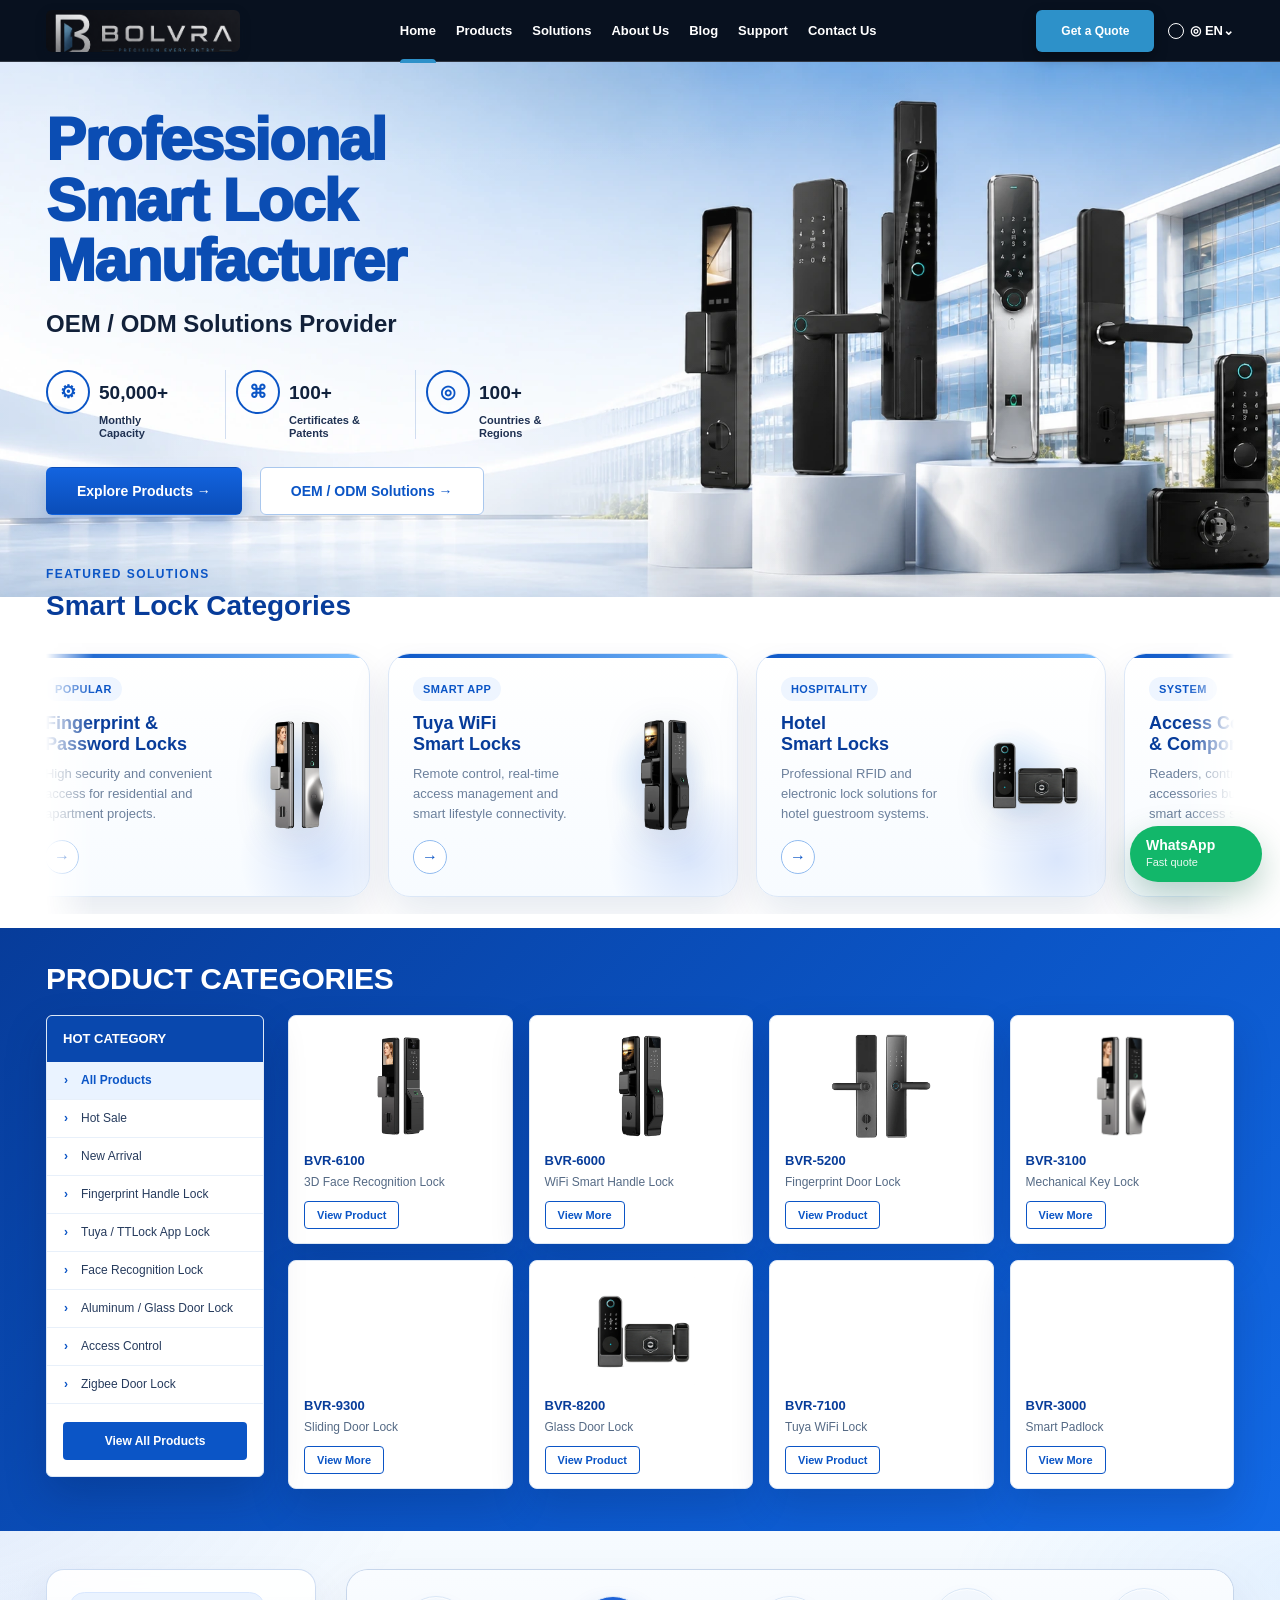
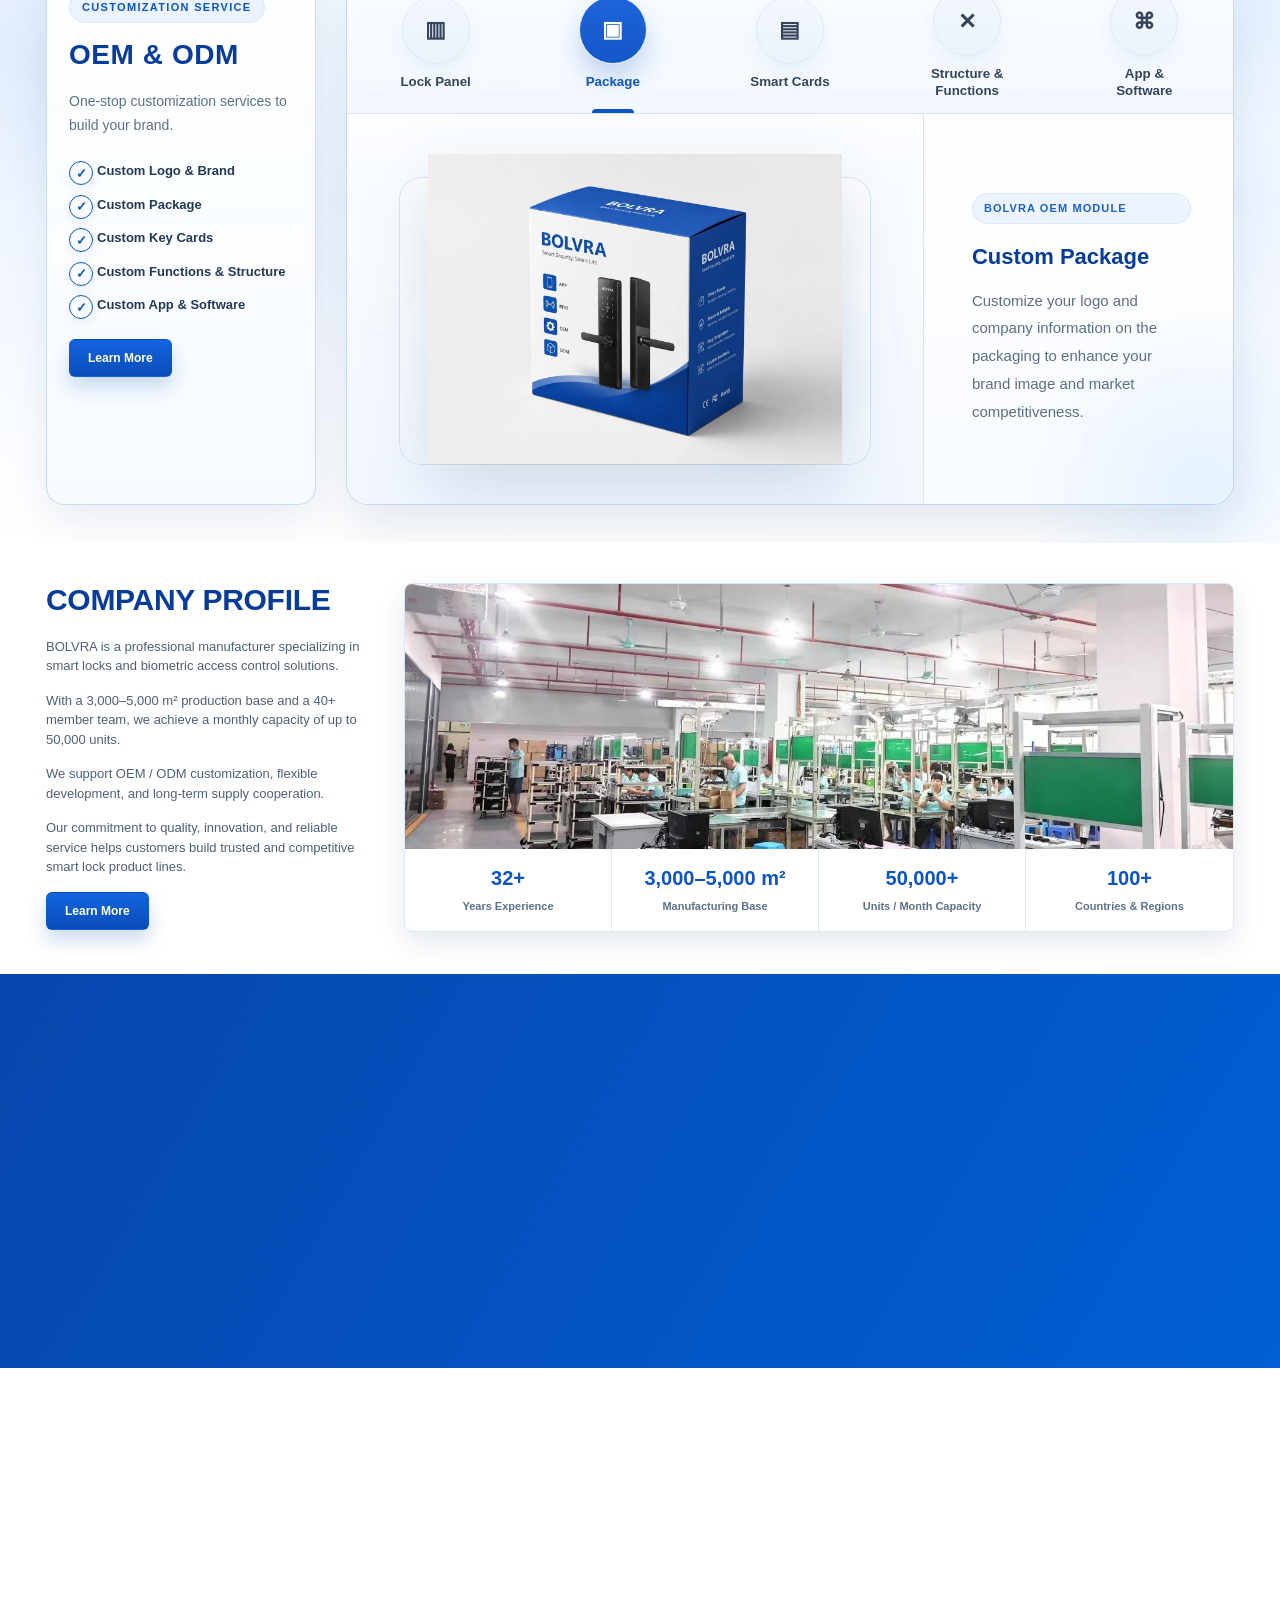
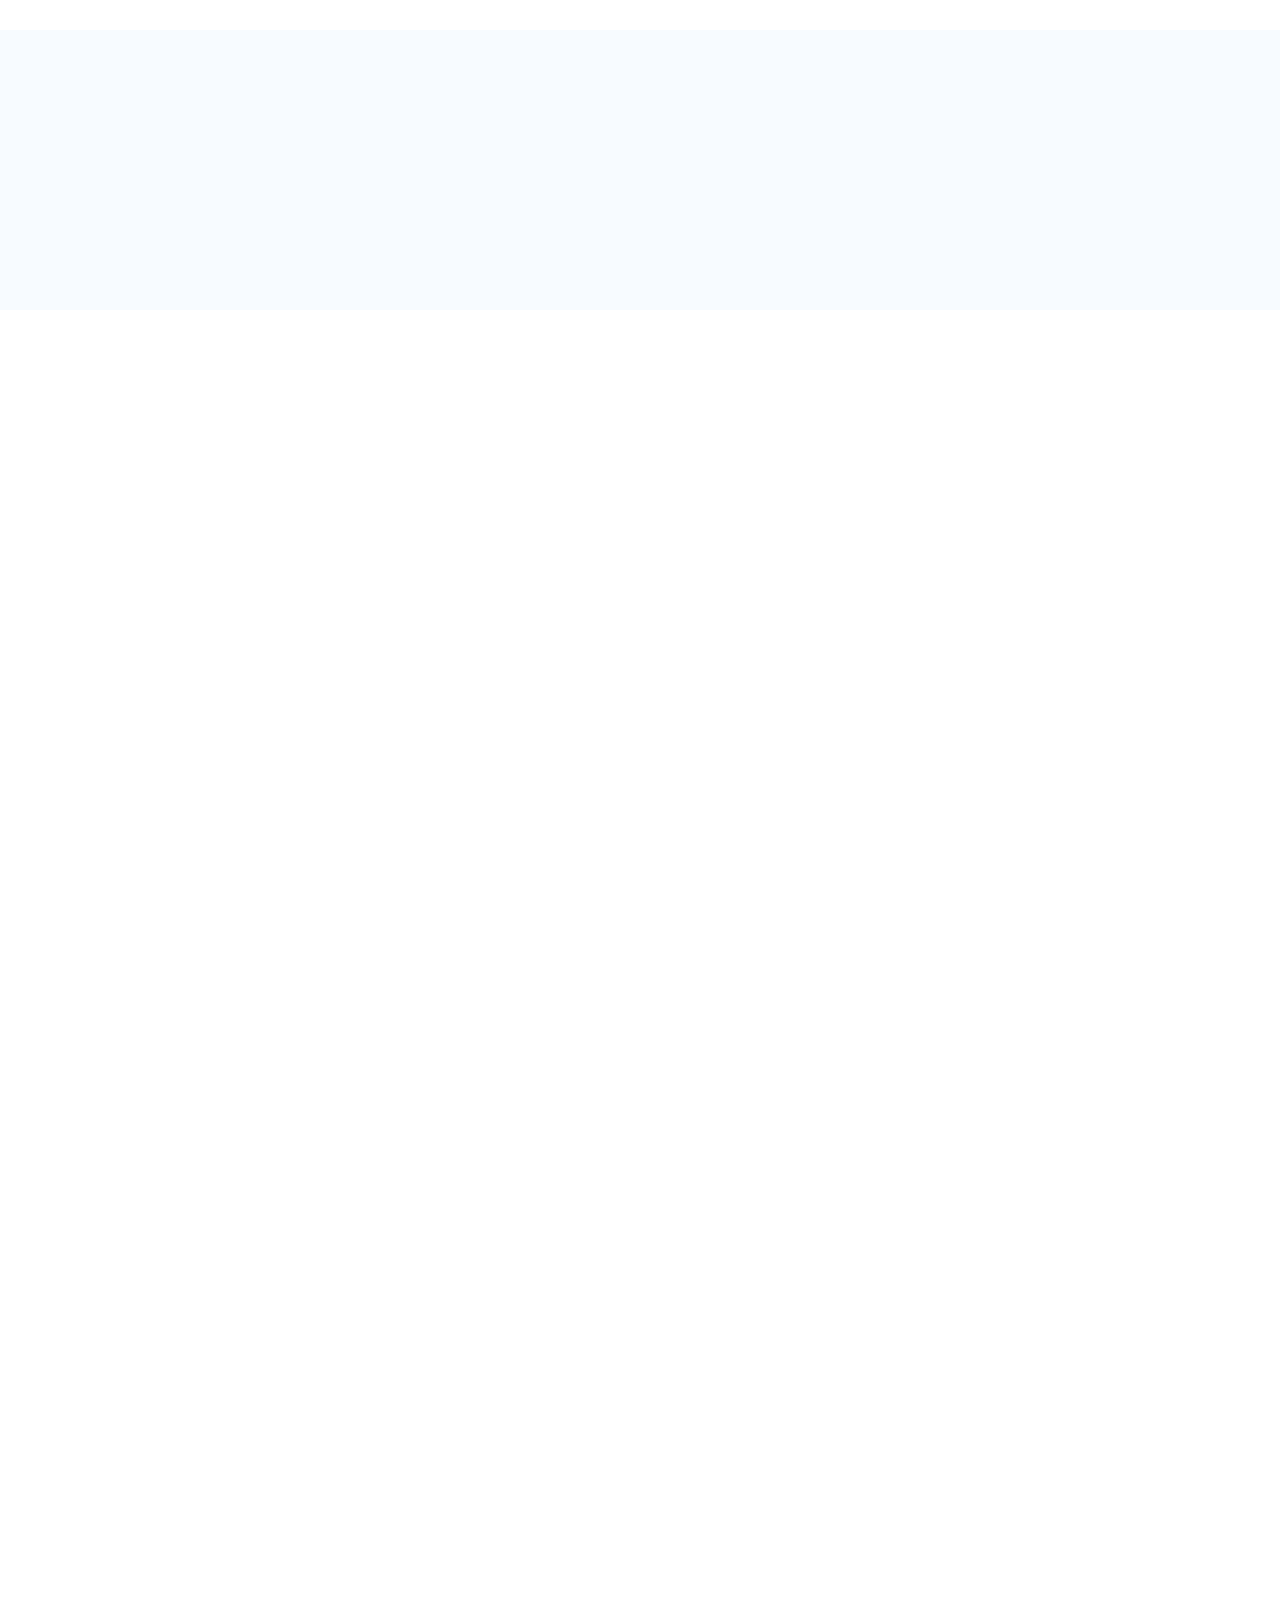
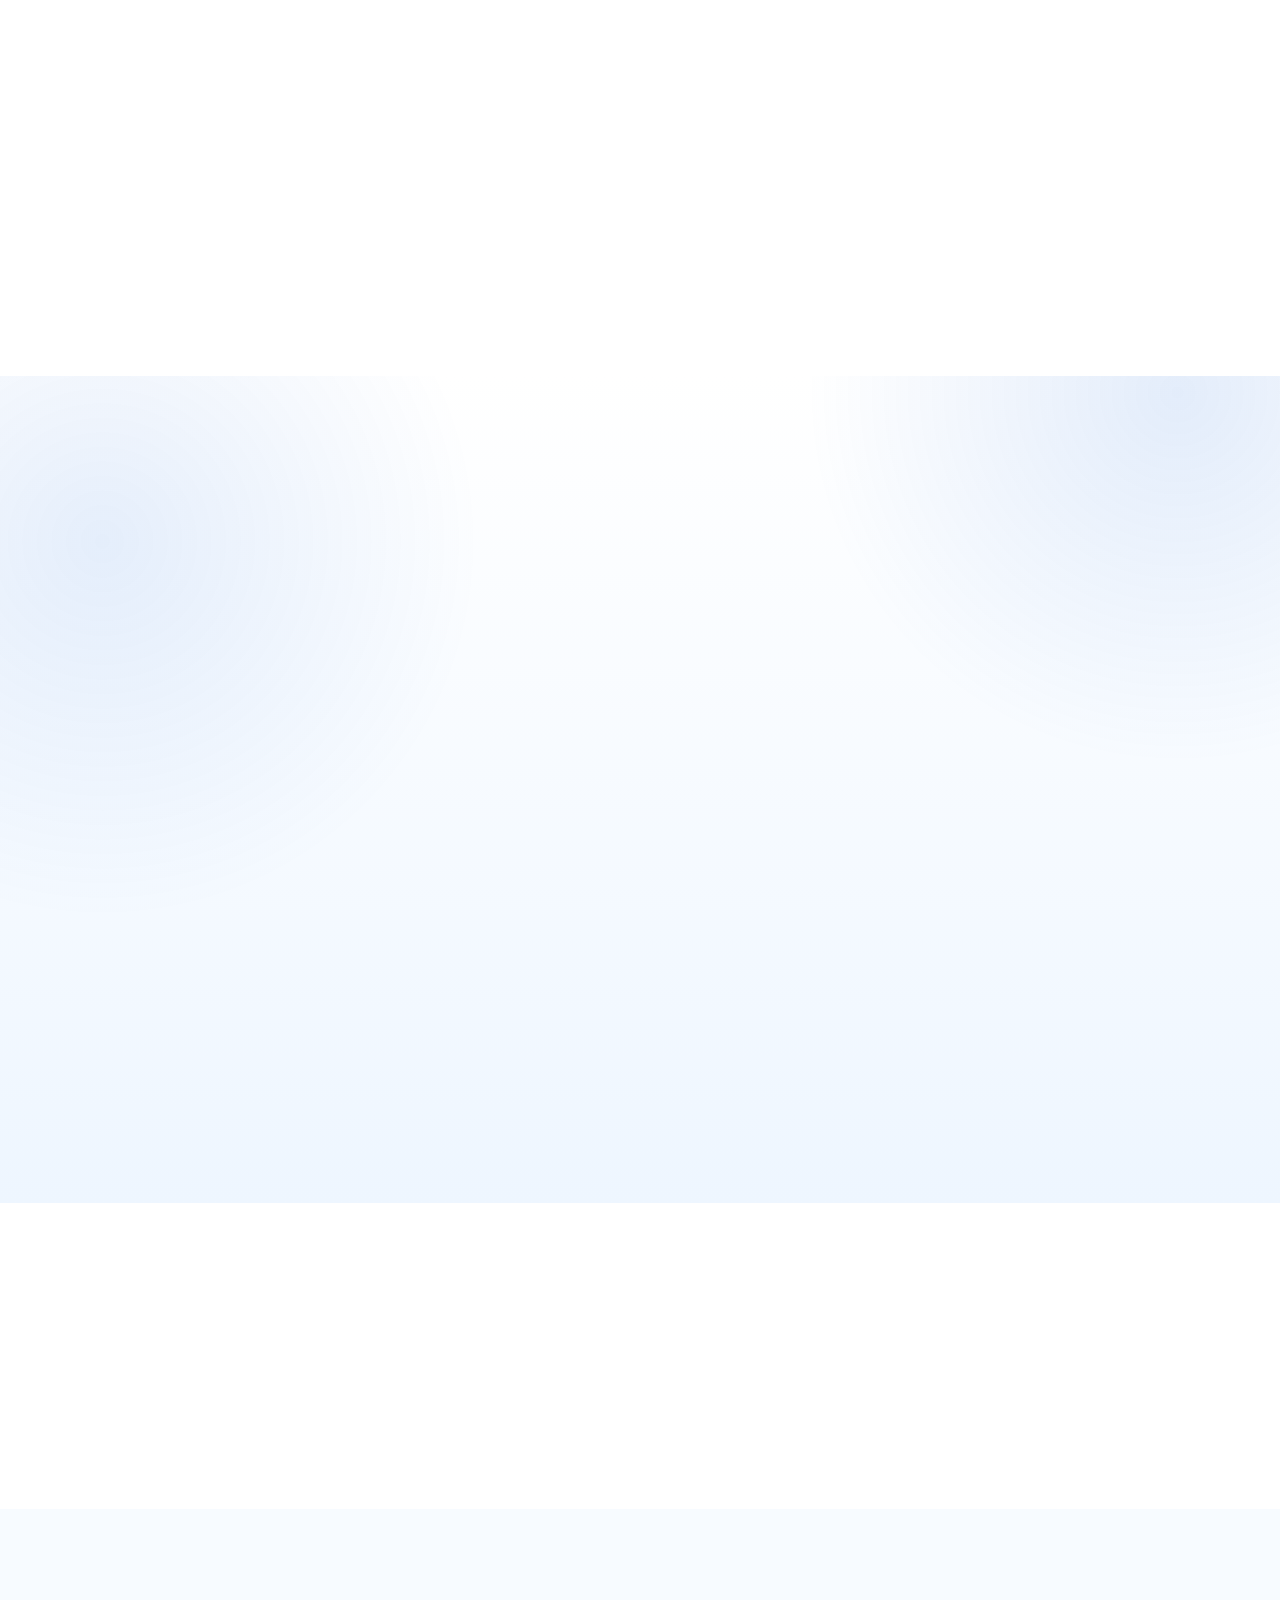
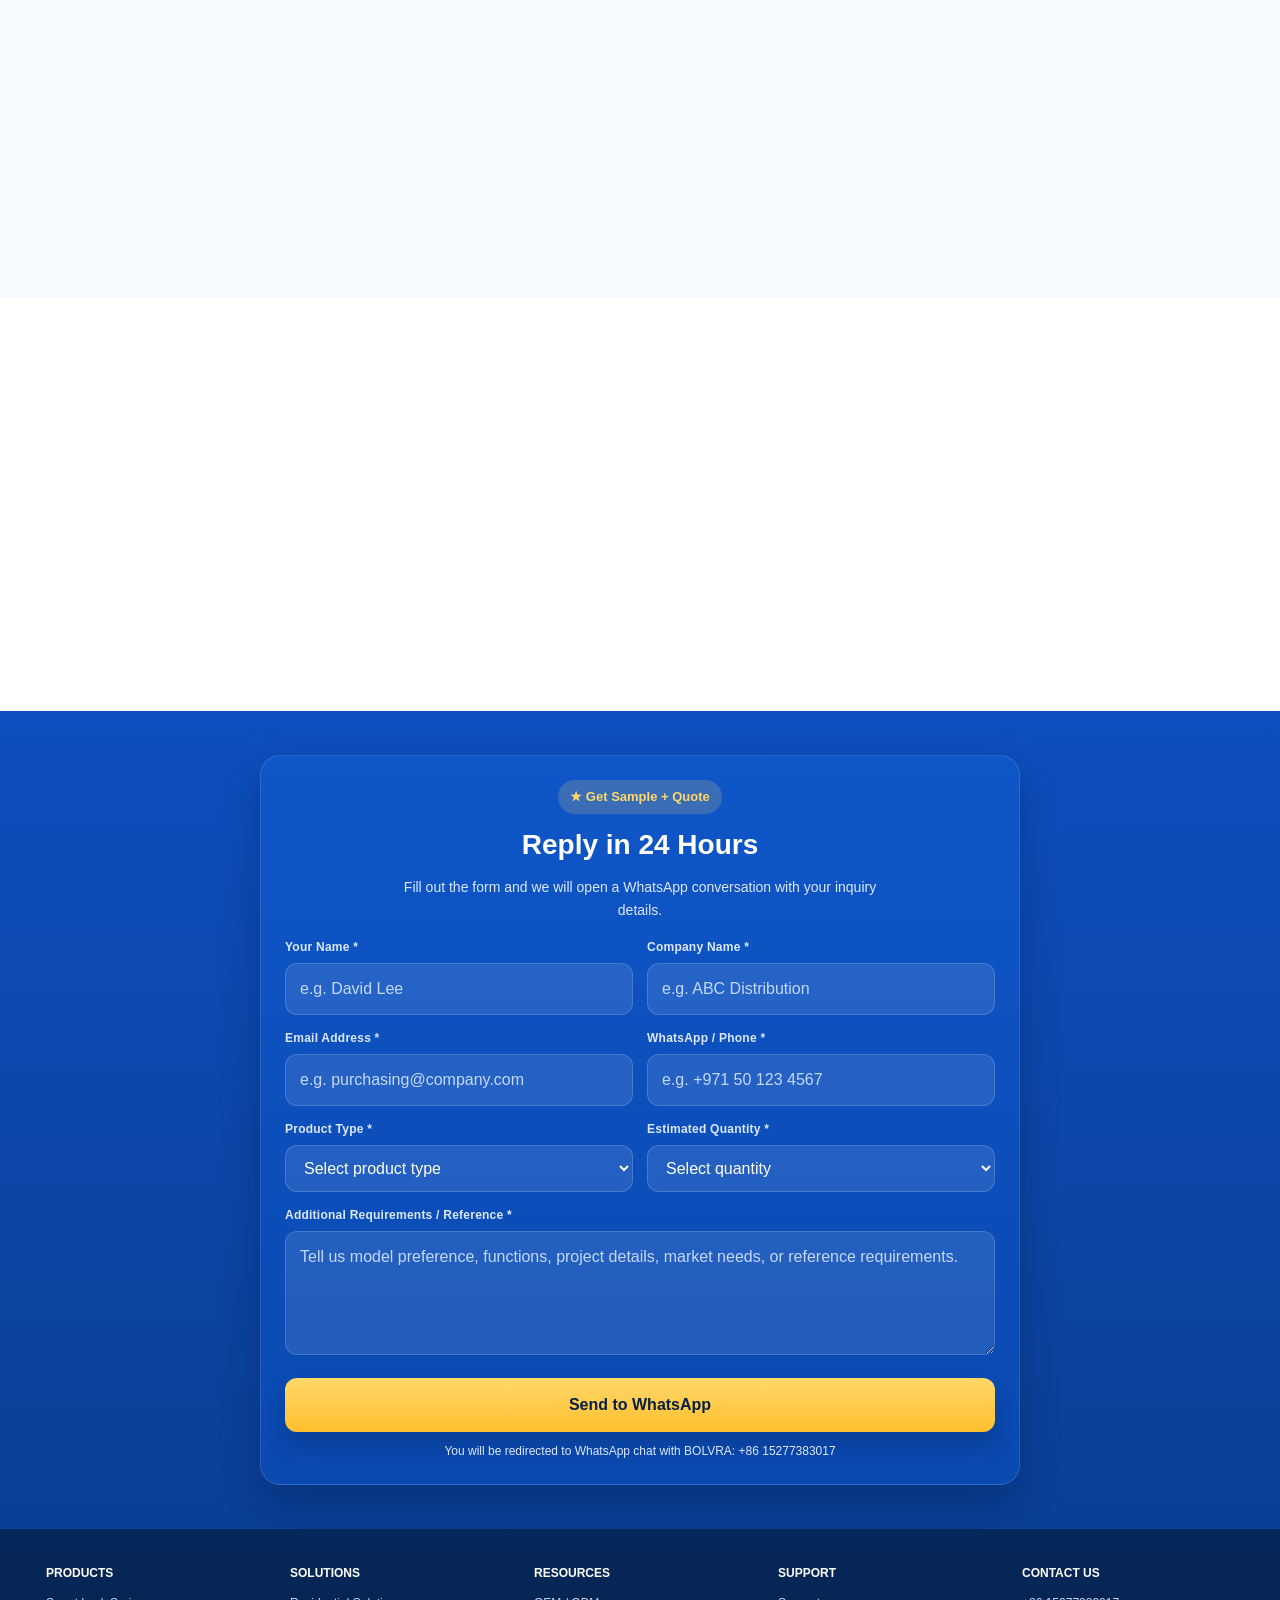
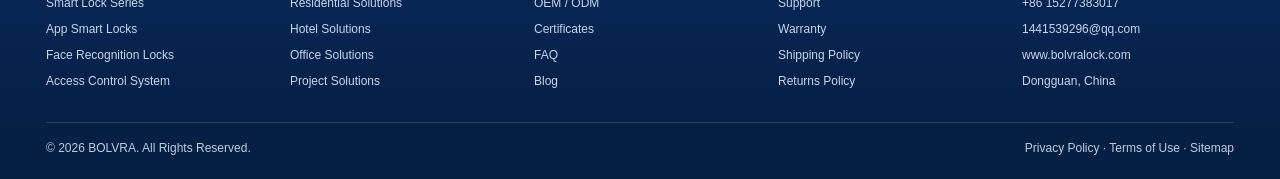
==== index.html @ 43ba6c5e "Add indexable product detail pages" ====
<!doctype html>
<html lang="en">
<head>
  <meta charset="utf-8" />
  <meta name="viewport" content="width=device-width, initial-scale=1" />
  <title>BOLVRA Smart Lock Manufacturer | OEM ODM Fingerprint, Tuya & TTLock Door Locks</title>
  <meta name="description" content="BOLVRA manufactures OEM/ODM smart door locks for distributors, installers and project buyers, including fingerprint locks, Tuya and TTLock app locks, face recognition locks, hotel locks and access control solutions." />
  <meta name="robots" content="index, follow, max-image-preview:large" />
  <link rel="canonical" href="https://www.bolvralock.com/" />
  <meta property="og:type" content="website" />
  <meta property="og:title" content="BOLVRA Smart Lock Manufacturer | OEM ODM Door Lock Supplier" />
  <meta property="og:description" content="OEM/ODM smart lock manufacturer for fingerprint, Tuya, TTLock, face recognition, hotel and access control projects." />
  <meta property="og:url" content="https://www.bolvralock.com/" />
  <meta property="og:image" content="https://www.bolvralock.com/assets/images/hero/hero-bg-clean.webp" />
  <meta name="twitter:card" content="summary_large_image" />
  <script type="application/ld+json">
  {
    "@context": "https://schema.org",
    "@graph": [
      {
        "@type": "Organization",
        "@id": "https://www.bolvralock.com/#organization",
        "name": "BOLVRA",
        "url": "https://www.bolvralock.com/",
        "logo": "https://www.bolvralock.com/assets/images/brand/bolvra-logo-dark.png",
        "contactPoint": {
          "@type": "ContactPoint",
          "telephone": "+86-15277383017",
          "contactType": "sales",
          "areaServed": "Worldwide",
          "availableLanguage": ["English", "Chinese"]
        }
      },
      {
        "@type": "WebSite",
        "@id": "https://www.bolvralock.com/#website",
        "url": "https://www.bolvralock.com/",
        "name": "BOLVRA Smart Lock Manufacturer",
        "publisher": {"@id": "https://www.bolvralock.com/#organization"}
      },
      {
        "@type": "ItemList",
        "@id": "https://www.bolvralock.com/#product-list",
        "name": "BOLVRA Smart Lock Product Series",
        "itemListElement": [
          {"@type": "ListItem", "position": 1, "url": "https://www.bolvralock.com/product-bvr-6100.html", "name": "BVR-6100 3D Face Recognition Lock"},
          {"@type": "ListItem", "position": 2, "url": "https://www.bolvralock.com/product-bvr-5200.html", "name": "BVR-5200 Fingerprint Door Lock"},
          {"@type": "ListItem", "position": 3, "url": "https://www.bolvralock.com/product-bvr-7100.html", "name": "BVR-7100 Tuya and TTLock Smart Lock"},
          {"@type": "ListItem", "position": 4, "url": "https://www.bolvralock.com/product-bvr-8200.html", "name": "BVR-8200 Glass Door Lock"}
        ]
      },
      {
        "@type": "FAQPage",
        "@id": "https://www.bolvralock.com/#faq",
        "mainEntity": [
          {
            "@type": "Question",
            "name": "What smart lock products does BOLVRA manufacture?",
            "acceptedAnswer": {"@type": "Answer", "text": "BOLVRA manufactures fingerprint smart locks, Tuya and TTLock app locks, face recognition locks, glass door locks, hotel locks and access control products for global buyers."}
          },
          {
            "@type": "Question",
            "name": "Can BOLVRA support OEM and ODM smart lock projects?",
            "acceptedAnswer": {"@type": "Answer", "text": "Yes. BOLVRA supports OEM and ODM customization including logo, packaging, lock structure, app configuration, unlock methods and project-specific function combinations."}
          },
          {
            "@type": "Question",
            "name": "Which app platforms are available for BOLVRA smart locks?",
            "acceptedAnswer": {"@type": "Answer", "text": "BOLVRA can support Tuya and TTLock app options for selected smart lock models, depending on project requirements and lock configuration."}
          }
        ]
      }
    ]
  }
  </script>
  <meta name="theme-color" content="#0b55c6" />
  <link rel="icon" href="assets/images/favicon.svg" type="image/svg+xml" />
  <link rel="preload" as="image" href="assets/images/hero/hero-bg-clean.webp" fetchpriority="high" />
  <link rel="stylesheet" href="assets/css/styles.css?v=20260713-perf" />
</head>
<body>
  <header class="site-header">
    <div class="container header-inner">
      <a class="brand" href="#top" aria-label="BOLVRA Home">
        <img class="brand-logo" src="assets/images/brand/bolvra-logo-dark.png" alt="BOLVRA logo - Precision Every Entry" width="194" height="42" />
      </a>
      <button class="nav-toggle" data-nav-toggle aria-label="Open navigation"><i></i><i></i><i></i></button>
      <nav class="main-nav" data-nav>
        <a class="active" href="#top">Home</a>
        <a href="#products">Products</a>
        <a href="#solutions">Solutions</a>
        <a href="#profile">About Us</a>
        <a href="#blog">Blog</a>
        <div class="nav-dropdown">
          <a class="nav-dropdown-toggle" href="support.html" aria-haspopup="true">Support</a>
          <div class="nav-dropdown-menu">
            <a href="support.html">Support</a>
            <a href="warranty.html">Warranty</a>
            <a href="shipping-policy.html">Shipping Policy</a>
            <a href="returns-policy.html">Returns Policy</a>
          </div>
        </div>
        <a href="#contact">Contact Us</a>
      </nav>
      <div class="header-right">
        <a class="btn btn-head" href="#contact">Get a Quote</a>
        <span class="lang">◎ EN⌄</span>
      </div>
    </div>
  </header>

  <main id="top">
    <section class="hero-section">
      <div class="hero-bg"></div>
      <div class="container hero-grid">
        <div class="hero-copy">
          <h1><span>Professional</span><span>Smart Lock Manufacturer</span></h1>
          <p class="hero-subtitle">OEM / ODM Solutions Provider</p>
          <div class="hero-stats">
            <div class="stat-mini"><i>⚙</i><strong>50,000+</strong><span>Monthly<br>Capacity</span></div>
            <div class="stat-mini"><i>⌘</i><strong>100+</strong><span>Certificates &amp;<br>Patents</span></div>
            <div class="stat-mini"><i>◎</i><strong>100+</strong><span>Countries &amp;<br>Regions</span></div>
          </div>
          <div class="hero-actions">
            <a class="btn btn-primary" href="#products">Explore Products →</a>
            <a class="btn btn-outline" href="#oem">OEM / ODM Solutions →</a>
          </div>
        </div>
      </div>
    </section>

    <section class="feature-strip" aria-label="Featured smart lock solutions">
      <div class="container feature-strip-head">
        <div>
          <p class="eyebrow">Featured Solutions</p>
          <h2>Smart Lock Categories</h2>
        </div>
      </div>
      <div class="container feature-slider" data-feature-slider>
        <div class="feature-track" data-feature-track>
          <article class="feature-card" data-feature-category="Fingerprint Handle Lock">
            <div class="feature-copy">
              <em class="feature-label">Popular</em>
              <h3>Fingerprint &amp;<br>Password Locks</h3>
              <p>High security and convenient access for residential and apartment projects.</p>
              <span>→</span>
            </div>
            <div class="feature-visual">
              <i class="feature-glow"></i>
              <img src="assets/images/optimized/face_slim.webp" alt="Fingerprint and password lock" loading="lazy" decoding="async" />
            </div>
          </article>
          <article class="feature-card" data-feature-category="Tuya APP Smart Lock">
            <div class="feature-copy">
              <em class="feature-label">Smart App</em>
              <h3>Tuya WiFi<br>Smart Locks</h3>
              <p>Remote control, real-time access management and smart lifestyle connectivity.</p>
              <span>→</span>
            </div>
            <div class="feature-visual">
              <i class="feature-glow"></i>
              <img src="assets/images/optimized/finger_lever.webp" alt="Tuya WiFi smart lock" loading="lazy" decoding="async" />
            </div>
          </article>
          <article class="feature-card" data-feature-category="Hotel Door Lock">
            <div class="feature-copy">
              <em class="feature-label">Hospitality</em>
              <h3>Hotel<br>Smart Locks</h3>
              <p>Professional RFID and electronic lock solutions for hotel guestroom systems.</p>
              <span>→</span>
            </div>
            <div class="feature-visual feature-visual-wide">
              <i class="feature-glow"></i>
              <img src="assets/images/optimized/alu_slim.webp" alt="Hotel smart lock" loading="lazy" decoding="async" />
            </div>
          </article>
          <article class="feature-card" data-feature-category="Access Control">
            <div class="feature-copy">
              <em class="feature-label">System</em>
              <h3>Access Control<br>&amp; Components</h3>
              <p>Readers, controllers and accessories built for complete smart access systems.</p>
              <span>→</span>
            </div>
            <div class="feature-visual">
              <div class="accessory-set"><b>RFID</b><b>APP</b><b>WiFi</b><b>Card</b></div>
            </div>
          </article>
          <article class="feature-card" data-feature-category="Face Door Lock">
            <div class="feature-copy">
              <em class="feature-label">Premium</em>
              <h3>Face Recognition<br>Smart Locks</h3>
              <p>3D face recognition locks for villas, premium residences and smart projects.</p>
              <span>→</span>
            </div>
            <div class="feature-visual">
              <i class="feature-glow"></i>
              <img src="assets/images/optimized/face_alt.webp" alt="Face recognition lock" loading="lazy" decoding="async" />
            </div>
          </article>
          <article class="feature-card" data-feature-category="Aluminum Profile Smart Lock">
            <div class="feature-copy">
              <em class="feature-label">Narrow Frame</em>
              <h3>Aluminum Profile<br>Smart Locks</h3>
              <p>Specialized slim-body lock solutions for narrow-frame and aluminum doors.</p>
              <span>→</span>
            </div>
            <div class="feature-visual">
              <i class="feature-glow"></i>
              <img src="assets/images/optimized/alu_main.webp" alt="Aluminum profile smart lock" loading="lazy" decoding="async" />
            </div>
          </article>
        </div>
      </div>
    </section>

    <section id="products" class="section products-section">
      <div class="container">
        <h2 class="section-title">PRODUCT CATEGORIES</h2>
        <div class="catalog-layout">
          <aside class="category-menu" aria-label="Product category filter">
            <div class="category-title">HOT CATEGORY</div>
            <button class="cat-link active" data-category="all">All Products</button>
            <button class="cat-link" data-category="hot">Hot Sale</button>
            <button class="cat-link" data-category="new">New Arrival</button>
            <button class="cat-link" data-category="Fingerprint Handle Lock">Fingerprint Handle Lock</button>
            <button class="cat-link" data-category="Tuya APP Smart Lock">Tuya / TTLock App Lock</button>
            <button class="cat-link" data-category="Face Door Lock">Face Recognition Lock</button>
            <button class="cat-link" data-category="Aluminum Profile Smart Lock">Aluminum / Glass Door Lock</button>
            <button class="cat-link" data-category="Access Control">Access Control</button>
            <button class="cat-link" data-category="Zigbee Door Lock">Zigbee Door Lock</button>
            <a class="sidebar-button" href="#contact">View All Products</a>
          </aside>
          <div class="product-grid" data-product-grid>
            <article class="product-card product-card-clickable" tabindex="0" role="button" aria-label="View product details" data-category="all Face Door Lock hot"><img src="assets/images/optimized/face_alt.webp" alt="BVR-6100" loading="lazy" decoding="async"><h3>BVR-6100</h3><p>3D Face Recognition Lock</p><a data-interest="BVR-6100 3D Face Recognition Lock" data-product-page="true" href="product-bvr-6100.html">View Product</a></article>
            <article class="product-card product-card-clickable" tabindex="0" role="button" aria-label="View product details" data-category="all Tuya APP Smart Lock Zigbee Door Lock Fingerprint Handle Lock hot"><img src="assets/images/optimized/finger_lever.webp" alt="BVR-6000" loading="lazy" decoding="async"><h3>BVR-6000</h3><p>WiFi Smart Handle Lock</p><a data-interest="BVR-6000 WiFi Smart Handle Lock" href="#contact">View More</a></article>
            <article class="product-card product-card-clickable" tabindex="0" role="button" aria-label="View product details" data-category="all Fingerprint Handle Lock new"><img src="assets/images/optimized/alu_main.webp" alt="BVR-5200" loading="lazy" decoding="async"><h3>BVR-5200</h3><p>Fingerprint Door Lock</p><a data-interest="BVR-5200 Fingerprint Door Lock" data-product-page="true" href="product-bvr-5200.html">View Product</a></article>
            <article class="product-card product-card-clickable" tabindex="0" role="button" aria-label="View product details" data-category="all Fingerprint Handle Lock"><img src="assets/images/optimized/face_slim.webp" alt="BVR-3100" loading="lazy" decoding="async"><h3>BVR-3100</h3><p>Mechanical Key Lock</p><a data-interest="BVR-3100 Mechanical Key Lock" href="#contact">View More</a></article>
            <article class="product-card product-card-clickable" tabindex="0" role="button" aria-label="View product details" data-category="all Face Door Lock new"><img src="assets/images/optimized/face_black.webp" alt="BVR-9300" loading="lazy" decoding="async"><h3>BVR-9300</h3><p>Sliding Door Lock</p><a data-interest="BVR-9300 Sliding Door Lock" href="#contact">View More</a></article>
            <article class="product-card product-card-clickable" tabindex="0" role="button" aria-label="View product details" data-category="all Aluminum Profile Smart Lock new"><img src="assets/images/optimized/alu_slim.webp" alt="BVR-8200" loading="lazy" decoding="async"><h3>BVR-8200</h3><p>Glass Door Lock</p><a data-interest="BVR-8200 Glass Door Lock" data-product-page="true" href="product-bvr-8200.html">View Product</a></article>
            <article class="product-card product-card-clickable" tabindex="0" role="button" aria-label="View product details" data-category="all Tuya APP Smart Lock Zigbee Door Lock hot"><img src="assets/images/optimized/rim_main.webp" alt="BVR-7100" loading="lazy" decoding="async"><h3>BVR-7100</h3><p>Tuya WiFi Lock</p><a data-interest="BVR-7100 Tuya WiFi Lock" data-product-page="true" href="product-bvr-7100.html">View Product</a></article>
            <article class="product-card product-card-clickable" tabindex="0" role="button" aria-label="View product details" data-category="all Access Control Zigbee Door Lock new"><img src="assets/images/optimized/finger_main.webp" alt="BVR-3000" loading="lazy" decoding="async"><h3>BVR-3000</h3><p>Smart Padlock</p><a data-interest="BVR-3000 Smart Padlock" href="#contact">View More</a></article>
          </div>
        </div>
      </div>
    </section>

    <section id="oem" class="section oem-section">
      <div class="container oem-layout">
        <div class="oem-copy">
          <h2 class="section-title">OEM &amp; ODM</h2>
          <p>One-stop customization services to build your brand.</p>
          <ul>
            <li>Custom Logo &amp; Brand</li>
            <li>Custom Package</li>
            <li>Custom Key Cards</li>
            <li>Custom Functions &amp; Structure</li>
            <li>Custom App &amp; Software</li>
          </ul>
          <a href="#contact" class="btn btn-primary btn-small">Learn More</a>
        </div>
        <div class="oem-board">
          <div class="oem-tabs">
            <button class="oem-tab" data-oem="panel"><i>▥</i><span>Lock Panel</span></button>
            <button class="oem-tab active" data-oem="package"><i>▣</i><span>Package</span></button>
            <button class="oem-tab" data-oem="cards"><i>▤</i><span>Smart Cards</span></button>
            <button class="oem-tab" data-oem="structure"><i>✕</i><span>Structure &amp;<br>Functions</span></button>
            <button class="oem-tab" data-oem="software"><i>⌘</i><span>App &amp;<br>Software</span></button>
          </div>
          <div class="oem-preview">
            <div class="oem-visual" data-oem-visual>
              <img class="oem-media" src="assets/images/generated/oem-package.webp" alt="Custom package" loading="lazy" decoding="async">
            </div>
            <div class="oem-text"><h3 data-oem-title>Custom Package</h3><p data-oem-desc>Customize your logo and company information on the packaging to enhance your brand image and market competitiveness.</p></div>
          </div>
        </div>
      </div>
    </section>

    <section id="profile" class="section company-profile">
      <div class="container profile-layout">
        <div class="profile-copy">
          <h2 class="section-title">COMPANY PROFILE</h2>
          <p>BOLVRA is a professional manufacturer specializing in smart locks and biometric access control solutions.</p>
          <p>With a 3,000–5,000 m² production base and a 40+ member team, we achieve a monthly capacity of up to 50,000 units.</p>
          <p>We support OEM / ODM customization, flexible development, and long-term supply cooperation.</p>
          <p>Our commitment to quality, innovation, and reliable service helps customers build trusted and competitive smart lock product lines.</p>
          <a href="#contact" class="btn btn-primary btn-small">Learn More</a>
        </div>
        <div class="profile-card">
          <img src="assets/images/generated/building.webp" alt="BOLVRA manufacturing base" loading="lazy" decoding="async">
          <div class="profile-metrics"><div><strong>32+</strong><span>Years Experience</span></div><div><strong>3,000–5,000 m²</strong><span>Manufacturing Base</span></div><div><strong>50,000+</strong><span>Units / Month Capacity</span></div><div><strong>100+</strong><span>Countries &amp; Regions</span></div></div>
        </div>
      </div>
    </section>

    <section id="solutions" class="advantage-section">
      <div class="container advantage-layout">
        <div class="advantage-collage">
          <img src="assets/images/generated/building.webp" alt="BOLVRA building" loading="lazy" decoding="async"><img src="assets/images/generated/new-factory-workshop.webp" alt="BOLVRA production workshop" loading="lazy" decoding="async"><img src="assets/images/generated/new-rd-lab.webp" alt="BOLVRA R&D testing lab" loading="lazy" decoding="async"><img src="assets/images/generated/new-warehouse.webp" alt="BOLVRA warehouse and logistics" loading="lazy" decoding="async"><div>BOLVRA</div>
        </div>
        <div class="advantage-list">
          <div><i>▤</i><h3>Leading Smart Lock Manufacturer Since 1992</h3><p>32+ years of focus on smart locks and access control solutions.</p></div>
          <div><i>✺</i><h3>Rigorous R&amp;D and Production Team</h3><p>ISO-certified factory covering more than 5,000 m² and advanced testing laboratory.</p></div>
          <div><i>盾</i><h3>Quality Guarantee</h3><p>All products are CE, RoHS, FCC certified. 100% inspection ensures stable quality.</p></div>
          <div><i>✎</i><h3>Flexible Customization Solutions</h3><p>OEM and ODM services available with professional and efficient after-sales support.</p></div>
        </div>
      </div>
    </section>

    <section class="process-section section">
      <div class="container">
        <h2 class="center-title">PRODUCTION PROCESS</h2>
        <div class="process-flow">
          <div class="step"><img src="assets/images/branded/qc-metal-stamping.webp" alt="Raw material inspection" loading="lazy" decoding="async"><p>1. Raw Material<br>Inspection</p></div>
          <div class="step"><img src="assets/images/generated/new-process-assembly.webp" alt="Assembly of smart locks" loading="lazy" decoding="async"><p>2. Assembly of<br>Smart Locks</p></div>
          <div class="step"><img src="assets/images/branded/qc-pcb-assembly.webp" alt="Close-up craftsmanship" loading="lazy" decoding="async"><p>3. Close-up<br>Craftsmanship</p></div>
          <div class="step"><img src="assets/images/generated/new-process-packaging.webp" alt="Packaging" loading="lazy" decoding="async"><p>4. Intelligent Lock Machine<br>Packaging</p></div>
          <div class="step"><img src="assets/images/generated/new-logistics.webp" alt="Loading and shipping" loading="lazy" decoding="async"><p>5. Loading and<br>Shipping</p></div>
          <div class="step"><img src="assets/images/generated/new-quality-inspection.webp" alt="Final quality inspection" loading="lazy" decoding="async"><p>6. Final Quality<br>Inspection</p></div>
        </div>
      </div>
    </section>

    <section class="factory-section">
      <div class="container">
        <h2 class="center-title">OUR FACTORY</h2>
        <div class="factory-grid">
          <figure><img src="assets/images/generated/new-factory-workshop.webp" alt="Production Workshop" loading="lazy" decoding="async"><figcaption>Production Workshop</figcaption></figure>
          <figure><img src="assets/images/generated/new-factory-assembly-line.webp" alt="Assembly Line" loading="lazy" decoding="async"><figcaption>Assembly Line</figcaption></figure>
          <figure><img src="assets/images/generated/new-rd-lab.webp" alt="R&D Testing Lab" loading="lazy" decoding="async"><figcaption>R&amp;D Testing Lab</figcaption></figure>
          <figure><img src="assets/images/branded/qc-aging-test.webp" alt="Aging Test Room" loading="lazy" decoding="async"><figcaption>Aging Test Room</figcaption></figure>
          <figure><img src="assets/images/generated/new-warehouse.webp" alt="Warehouse" loading="lazy" decoding="async"><figcaption>Warehouse</figcaption></figure>
          <figure><img src="assets/images/generated/new-quality-inspection.webp" alt="Quality Inspection" loading="lazy" decoding="async"><figcaption>Quality Inspection</figcaption></figure>
        </div>
      </div>
    </section>

    <section class="section strength-section">
      <div class="container">
        <h2 class="center-title">COMPANY STRENGTH</h2>
        <div class="strength-list">
          <article class="strength-row">
            <div class="strength-photo"><img src="assets/images/generated/factory-production-workshop.webp" alt="Manufacturing base and production floor" loading="lazy" decoding="async"></div>
            <div class="strength-copy"><h3>Factory Building with Stable Production Capacity</h3><p>With a 3,000–5,000 m² manufacturing base and organized production lines, BOLVRA supports smart lock assembly, inspection, packaging and batch order delivery.</p><p>Standardized material management, clear process control and stable production scheduling help global buyers reduce delivery risk.</p></div>
          </article>
          <article class="strength-row reverse">
            <div class="strength-photo"><img src="assets/images/generated/new-rd-meeting.webp" alt="OEM and ODM product development support" loading="lazy" decoding="async"></div>
            <div class="strength-copy"><h3>Professional OEM / ODM Services</h3><p>After years of smart-lock export experience, BOLVRA supports logo, appearance, finish, packaging, manuals, IC cards, APP solutions and project-specific function combinations.</p><p>Responsive engineering communication helps distributors, contractors and private-label buyers launch competitive product lines more efficiently.</p></div>
          </article>
          <article class="strength-row">
            <div class="strength-photo"><img src="assets/images/generated/factory-rd-lab.webp" alt="R&D testing lab and quality standards" loading="lazy" decoding="async"></div>
            <div class="strength-copy"><h3>Independent R&amp;D and High QC Standards</h3><p>R&amp;D and QC teams verify electronics, structure, durability, software functions and finished-lock performance before shipment.</p><p>Testing can cover smart module integration, function inspection, aging test, electrical safety checks and final appearance review.</p></div>
          </article>
          <article class="strength-row reverse">
            <div class="strength-photo"><img src="assets/images/generated/new-logistics.webp" alt="Warehousing and global supply chain" loading="lazy" decoding="async"></div>
            <div class="strength-copy"><h3>Intelligent Warehousing and Global Supply Support</h3><p>Organized warehousing, batch packing and export preparation help support repeat orders, project supply and long-term cooperation.</p><p>We support sample delivery, bulk order planning, spare-parts coordination and after-sales communication for global smart lock buyers.</p></div>
          </article>
        </div>
      </div>
    </section>

    <section id="resources" class="section certificate-section certificate-section-code">
      <div class="container">
        <div class="cert-code-head">
          <h2>HONORS, CERTIFICATES &amp; PATENTS</h2>
          <p>Certified Quality. Patented Innovation. Trusted Global Supply.</p>
        </div>

        <div class="cert-code-main">
          <div class="cert-code-number">
            <strong>100+</strong>
            <span>Certificates &amp; Patents</span>
            <p>Supporting OEM / ODM projects, product compliance, and long-term global cooperation.</p>
          </div>

          <div class="cert-code-plaque" aria-label="BOLVRA National High-Tech Enterprise plaque">
            <div class="plaque-inner">
              <span>BOLVRA</span>
              <strong>NATIONAL<br>HIGH-TECH ENTERPRISE</strong>
              <em>Smart Lock Manufacturing &amp; Innovation</em>
              <small>Issued by: Ministry of Science and Technology of the P.R.C.</small>
            </div>
          </div>

          <div class="cert-code-trophy" aria-hidden="true">
            <svg viewBox="0 0 160 190" role="img">
              <defs>
                <linearGradient id="trophyGold" x1="0" x2="1" y1="0" y2="1">
                  <stop offset="0%" stop-color="#fff3a6"/>
                  <stop offset="38%" stop-color="#f4b422"/>
                  <stop offset="72%" stop-color="#b97909"/>
                  <stop offset="100%" stop-color="#ffe37a"/>
                </linearGradient>
              </defs>
              <path d="M47 24h66v42c0 27-13 48-33 55-20-7-33-28-33-55V24z" fill="url(#trophyGold)" stroke="#8c5a04" stroke-width="5"/>
              <path d="M45 38H22c0 33 13 52 37 58" fill="none" stroke="#d89410" stroke-width="10" stroke-linecap="round"/>
              <path d="M115 38h23c0 33-13 52-37 58" fill="none" stroke="#d89410" stroke-width="10" stroke-linecap="round"/>
              <path d="M70 119h20v34H70z" fill="#b97909"/>
              <path d="M52 152h56l9 21H43z" fill="#1b2334"/>
              <rect x="35" y="170" width="90" height="14" rx="3" fill="#111827"/>
              <text x="80" y="166" text-anchor="middle" font-size="13" font-weight="800" fill="#f8c338">BOLVRA</text>
            </svg>
          </div>

          <div class="cert-code-trust">
            <div><i>盾</i><h3>Quality Assurance</h3><p>Strict testing and compliance for reliable performance.</p></div>
            <div><i>IP</i><h3>Patent Protection</h3><p>Protected by multiple patents to safeguard innovation.</p></div>
            <div><i>◎</i><h3>Global Market Support</h3><p>Certificates support export and project supply worldwide.</p></div>
          </div>
        </div>

        <div class="cert-code-tags">
          <span>CE</span><span>RoHS</span><span>FCC</span><span>Patents</span>
        </div>

        <div class="real-cert-grid" aria-label="Real certificate and patent image matrix">
          <div class="real-cert-card"><img src="assets/images/certificates/certificate-01.webp" alt="CE Certificate of Compliance" loading="lazy" decoding="async"></div>
          <div class="real-cert-card"><img src="assets/images/certificates/certificate-02.webp" alt="RoHS Certificate of Compliance" loading="lazy" decoding="async"></div>
          <div class="real-cert-card"><img src="assets/images/certificates/certificate-03.webp" alt="FCC Verification of Conformity" loading="lazy" decoding="async"></div>
          <div class="real-cert-card"><img src="assets/images/certificates/certificate-04.webp" alt="Quality System Certificate" loading="lazy" decoding="async"></div>
          <div class="real-cert-card"><img src="assets/images/certificates/certificate-05.webp" alt="National High-Tech Enterprise Certificate" loading="lazy" decoding="async"></div>
          <div class="real-cert-card"><img src="assets/images/certificates/certificate-06.webp" alt="Certificate of Registration" loading="lazy" decoding="async"></div>
          <div class="real-cert-card"><img src="assets/images/certificates/certificate-07.webp" alt="FCC Verification Certificate" loading="lazy" decoding="async"></div>
          <div class="real-cert-card"><img src="assets/images/certificates/certificate-08.webp" alt="BCTC Test Report" loading="lazy" decoding="async"></div>
          <div class="real-cert-card"><img src="assets/images/certificates/certificate-09.webp" alt="Utility Model Patent Certificate" loading="lazy" decoding="async"></div>
          <div class="real-cert-card"><img src="assets/images/certificates/certificate-10.webp" alt="Appearance Design Patent Certificate" loading="lazy" decoding="async"></div>
          <div class="real-cert-card"><img src="assets/images/certificates/certificate-11.webp" alt="Utility Model Patent Certificate" loading="lazy" decoding="async"></div>
          <div class="real-cert-card"><img src="assets/images/certificates/certificate-12.webp" alt="Invention Patent Certificate" loading="lazy" decoding="async"></div>
          <div class="real-cert-card"><img src="assets/images/certificates/certificate-13.webp" alt="Appearance Patent Certificate" loading="lazy" decoding="async"></div>
          <div class="real-cert-card"><img src="assets/images/certificates/certificate-14.webp" alt="Utility Model Patent Certificate" loading="lazy" decoding="async"></div>
          <div class="real-cert-card"><img src="assets/images/certificates/certificate-15.webp" alt="Software Copyright Certificate" loading="lazy" decoding="async"></div>
          <div class="real-cert-card"><img src="assets/images/certificates/certificate-16.webp" alt="Design Patent Certificate" loading="lazy" decoding="async"></div>
          <div class="real-cert-card"><img src="assets/images/certificates/certificate-17.webp" alt="RFID Hotel Lock Patent Certificate" loading="lazy" decoding="async"></div>
          <div class="real-cert-card"><img src="assets/images/certificates/certificate-18.webp" alt="Fingerprint Module Patent Certificate" loading="lazy" decoding="async"></div>
        </div>
      </div>
    </section>

    <section class="exhibition-section section">
      <div class="container">
        <h2 class="center-title">GLOBAL EXHIBITION HIGHLIGHTS</h2>
        <div class="exhibition-slider" data-exhibition-slider>
          <div class="exhibition-track" data-exhibition-track>
            <img src="assets/images/generated/exhibition-1.webp" alt="BOLVRA exhibition product demonstration" loading="lazy" decoding="async">
            <img src="assets/images/generated/exhibition-2.webp" alt="BOLVRA exhibition group photo" loading="lazy" decoding="async">
            <img src="assets/images/generated/exhibition-3.webp" alt="BOLVRA exhibition booth" loading="lazy" decoding="async">
            <img src="assets/images/generated/exhibition-4.webp" alt="BOLVRA exhibition customer visit" loading="lazy" decoding="async">
            <img src="assets/images/generated/exhibition-5.webp" alt="BOLVRA exhibition interaction" loading="lazy" decoding="async">
          </div>
        </div>
      </div>
    </section>

    <section id="faq" class="section seo-faq-section">
      <div class="container">
        <p class="eyebrow">AEO FAQ</p>
        <h2 class="center-title">Smart Lock Buyer Questions</h2>
        <div class="seo-faq-grid">
          <article>
            <h3>What smart lock products does BOLVRA manufacture?</h3>
            <p>BOLVRA manufactures fingerprint smart locks, Tuya and TTLock app locks, face recognition locks, glass door locks, hotel locks and access control products for distributors, installers and project buyers.</p>
          </article>
          <article>
            <h3>Can BOLVRA support OEM and ODM customization?</h3>
            <p>Yes. We support logo, packaging, app configuration, lock structure, unlock methods, mortise matching and project-specific function combinations for private-label customers.</p>
          </article>
          <article>
            <h3>Which unlock methods are available?</h3>
            <p>Depending on the model, BOLVRA smart locks can support fingerprint, passcode, IC card, Tuya or TTLock app, face recognition and mechanical key backup.</p>
          </article>
          <article>
            <h3>How do buyers choose the right lock body?</h3>
            <p>For project orders, buyers should confirm door material, door thickness, opening direction, mortise size and required unlock methods before selecting a smart lock model.</p>
          </article>
        </div>
      </div>
    </section>

    <section id="blog" class="section industry-blog-section">
      <div class="container">
        <p class="eyebrow">Industry Blog</p>
        <h2 class="center-title">Smart Lock Sourcing Insights</h2>
        <div class="blog-card-grid">
          <article>
            <span>OEM / ODM</span>
            <h3>How to Choose a Smart Lock Manufacturer for OEM Projects</h3>
            <p>Compare factory capacity, R&amp;D support, quality inspection, certification, customization scope and after-sales response before selecting a long-term smart lock supplier.</p>
            <a href="#contact" data-interest="OEM smart lock project consultation">Ask for OEM Support</a>
          </article>
          <article>
            <span>App Locks</span>
            <h3>TTLock vs Tuya Smart Locks: What Buyers Should Confirm</h3>
            <p>Before ordering app locks, confirm target market, gateway needs, app language, remote unlocking, user management and integration requirements.</p>
            <a href="#products" data-category-jump="Tuya APP Smart Lock">View App Lock Models</a>
          </article>
          <article>
            <span>Installation</span>
            <h3>Smart Lock Mortise Body Compatibility for Projects</h3>
            <p>Mortise compatibility affects installation speed, door fit and after-sales risk. Confirm lock body model, backset, latch direction and door thickness early.</p>
            <a href="#products" data-category-jump="Aluminum Profile Smart Lock">View Project Locks</a>
          </article>
        </div>
      </div>
    </section>

    <section id="contact" class="quote-form-section">
      <div class="container">
        <div class="quote-form-wrap single-form-only">
          <div class="quote-panel">
            <div class="quote-panel-head">
              <div class="quote-badge">★ Get Sample + Quote</div>
              <h3>Reply in 24 Hours</h3>
              <p>Fill out the form and we will open a WhatsApp conversation with your inquiry details.</p>
            </div>
            <form class="quote-form" data-whatsapp-form>
              <div class="quote-grid">
                <label>
                  <span>Your Name *</span>
                  <input type="text" name="customerName" placeholder="e.g. David Lee" required>
                </label>
                <label>
                  <span>Company Name *</span>
                  <input type="text" name="companyName" placeholder="e.g. ABC Distribution" required>
                </label>
                <label>
                  <span>Email Address *</span>
                  <input type="email" name="email" placeholder="e.g. purchasing@company.com" required>
                </label>
                <label>
                  <span>WhatsApp / Phone *</span>
                  <input type="text" name="phone" placeholder="e.g. +971 50 123 4567" required>
                </label>
                <label>
                  <span>Product Type *</span>
                  <select name="productType" required>
                    <option value="">Select product type</option>
                    <option>Fingerprint Handle Lock</option>
                    <option>Face Door Lock</option>
                    <option>Zigbee Door Lock</option>
                    <option>WiFi / Tuya Smart Lock</option>
                    <option>Hotel Door Lock</option>
                    <option>Aluminum Profile Smart Lock</option>
                    <option>Access Control</option>
                    <option>Other</option>
                  </select>
                </label>
                <label>
                  <span>Estimated Quantity *</span>
                  <select name="quantity" required>
                    <option value="">Select quantity</option>
                    <option>Sample Order</option>
                    <option>50-100 pcs</option>
                    <option>101-300 pcs</option>
                    <option>301-500 pcs</option>
                    <option>500+ pcs</option>
                    <option>Project Inquiry</option>
                  </select>
                </label>
              </div>
              <label class="quote-full">
                <span>Additional Requirements / Reference *</span>
                <textarea name="requirements" rows="4" placeholder="Tell us model preference, functions, project details, market needs, or reference requirements." required></textarea>
              </label>
              <button class="quote-submit" type="submit">Send to WhatsApp</button>
              <p class="quote-form-tip">You will be redirected to WhatsApp chat with BOLVRA: +86 15277383017</p>
            </form>
          </div>
        </div>
      </div>
    </section>
  </main>

  <footer class="site-footer">
    <div class="container footer-grid">
      <div><h3>PRODUCTS</h3><a href="#products" data-category-jump="all">Smart Lock Series</a><a href="#products" data-category-jump="Tuya APP Smart Lock">App Smart Locks</a><a href="#products" data-category-jump="Face Door Lock">Face Recognition Locks</a><a href="#products" data-category-jump="Access Control">Access Control System</a></div>
      <div><h3>SOLUTIONS</h3><a href="#solutions">Residential Solutions</a><a href="#solutions">Hotel Solutions</a><a href="#solutions">Office Solutions</a><a href="#contact">Project Solutions</a></div>
      <div><h3>RESOURCES</h3><a href="#oem">OEM / ODM</a><a href="#resources">Certificates</a><a href="#faq">FAQ</a><a href="#blog">Blog</a></div>
      <div><h3>SUPPORT</h3><a href="support.html">Support</a><a href="warranty.html">Warranty</a><a href="shipping-policy.html">Shipping Policy</a><a href="returns-policy.html">Returns Policy</a></div>
      <div><h3>CONTACT US</h3><a href="https://wa.me/8615277383017" target="_blank" rel="noopener">+86 15277383017</a><a href="mailto:1441539296@qq.com">1441539296@qq.com</a><a href="https://www.bolvralock.com/">www.bolvralock.com</a><a>Dongguan, China</a></div>
    </div>
    <div class="container footer-bottom"><span>© 2026 BOLVRA. All Rights Reserved.</span><span>Privacy Policy · Terms of Use · Sitemap</span></div>
  </footer>



  <a class="floating-whatsapp" href="https://wa.me/8615277383017?text=Hello%20BOLVRA%20team%2C%20I%20would%20like%20to%20request%20a%20smart%20lock%20quote." target="_blank" rel="noopener" aria-label="Chat with BOLVRA on WhatsApp">
    <strong>WhatsApp</strong>
    <span>Fast quote</span>
  </a>

  <div class="product-modal" data-product-modal aria-hidden="true">
    <div class="product-modal-backdrop" data-product-modal-close></div>
    <div class="product-modal-dialog" role="dialog" aria-modal="true" aria-labelledby="productModalTitle">
      <button class="product-modal-close" type="button" data-product-modal-close aria-label="Close product details">×</button>
      <div class="product-modal-media">
        <img src="" alt="" data-product-modal-image loading="lazy" decoding="async">
        <div class="product-modal-thumbs" data-product-modal-thumbs></div>
      </div>
      <div class="product-modal-copy">
        <span class="product-modal-kicker">BOLVRA PRODUCT DETAILS</span>
        <h2 id="productModalTitle" data-product-modal-title></h2>
        <p class="product-modal-subtitle" data-product-modal-subtitle></p>
        <p class="product-modal-description" data-product-modal-description></p>
        <ul class="product-modal-features" data-product-modal-features></ul>
        <a class="product-modal-quote" href="#" target="_blank" rel="noopener" data-product-modal-quote>Get a Quote on WhatsApp →</a>
      </div>
    </div>
  </div>

  <script src="assets/js/main.js?v=20260713-perf" defer></script>
</body>
</html>
---- assets/css/styles.css ----
:root{
  --blue:#0b55c6;
  --blue2:#073c9a;
  --blue3:#052b6f;
  --light:#f4f8ff;
  --ink:#0f2748;
  --muted:#5f728c;
  --line:#dde8f6;
  --shadow:0 10px 28px rgba(9,50,104,.11);
  --container:min(1188px,calc(100vw - 42px));
}
*{box-sizing:border-box}html{scroll-behavior:smooth}body{margin:0;font-family:Inter,"Segoe UI",Arial,sans-serif;color:var(--ink);background:white;line-height:1.5}img{display:block;max-width:100%}a{text-decoration:none;color:inherit}.container{width:var(--container);margin:0 auto}.section{padding:42px 0}.btn{display:inline-flex;align-items:center;justify-content:center;border-radius:6px;font-weight:800;border:1px solid transparent;transition:.2s}.btn:hover{transform:translateY(-1px)}.btn-primary{background:linear-gradient(180deg,#1364df,#0a4db8);color:white;box-shadow:0 10px 20px rgba(11,85,198,.22)}.btn-outline{background:white;color:var(--blue);border-color:#a9c7ed}.btn-light{background:white;color:var(--blue);padding:10px 28px}.btn-small{padding:9px 18px;font-size:12px}.section-title,.center-title{margin:0 0 20px;color:var(--blue2);font-size:30px;line-height:1.12;font-weight:900;letter-spacing:-.3px}.center-title{text-align:center}.section-subtitle{text-align:center;margin:-12px 0 18px;color:#72839b;font-size:13px}

.site-header{height:62px;background:rgba(255,255,255,.98);border-bottom:1px solid #dce6f3;position:sticky;top:0;z-index:50;backdrop-filter:blur(12px)}.header-inner{height:62px;display:flex;align-items:center;gap:24px}.brand{width:174px;line-height:1}.brand strong{display:block;color:var(--blue);font-size:25px;font-weight:950;letter-spacing:1px}.brand span{display:block;color:#0a397f;font-size:10px;font-weight:800;margin-top:2px}.main-nav{flex:1;display:flex;align-items:center;justify-content:center;gap:24px;font-size:13px;font-weight:800}.main-nav a{position:relative;padding:22px 0;color:#1b3153}.main-nav a.active:after,.main-nav a:hover:after{content:"";position:absolute;left:0;right:0;bottom:0;height:4px;background:var(--blue);border-radius:4px 4px 0 0}.header-right{display:flex;align-items:center;gap:14px}.btn-head{height:42px;padding:0 24px;background:var(--blue);color:#fff;font-size:12px}.lang{font-size:13px;font-weight:800}.nav-toggle{display:none;background:none;border:0}.nav-toggle i{display:block;width:24px;height:2px;background:var(--blue3);margin:5px 0}

.hero-section{position:relative;min-height:426px;overflow:visible;background:linear-gradient(90deg,rgba(255,255,255,.96) 0%,rgba(255,255,255,.88) 44%,rgba(255,255,255,.42) 100%),url("../images/generated/building.webp") center/cover}.hero-section:after{content:"";position:absolute;inset:0;background:linear-gradient(180deg,rgba(255,255,255,.16),rgba(231,242,255,.5));pointer-events:none}.hero-grid{position:relative;z-index:1;display:grid;grid-template-columns:.9fr 1.1fr;min-height:426px;align-items:center;gap:16px;padding:28px 0 84px}.hero-copy h1{margin:0 0 8px;color:var(--blue2);font-size:clamp(42px,4.3vw,58px);line-height:1.04;font-weight:950;letter-spacing:-1.3px}.hero-copy h1 span{display:block}.hero-subtitle{margin:0 0 24px;color:#111f35;font-size:24px;font-weight:900}.hero-stats{display:grid;grid-template-columns:repeat(4,minmax(0,1fr));gap:14px;max-width:565px;margin:0 0 24px}.stat-mini{display:grid;grid-template-columns:42px 1fr;align-items:center;column-gap:9px}.stat-mini i{width:42px;height:42px;border:2px solid var(--blue);border-radius:50%;display:grid;place-items:center;font-style:normal;color:var(--blue);font-weight:900;font-size:18px}.stat-mini strong{display:block;color:var(--blue3);font-size:19px;line-height:1}.stat-mini span{grid-column:2;color:#1f3152;font-size:11px;font-weight:800;line-height:1.15}.hero-actions{display:flex;gap:16px}.hero-actions .btn{height:43px;padding:0 24px;font-size:13px}.hero-products{position:relative;height:340px}.podium{position:absolute;bottom:5px;border-radius:50% 50% 12px 12px;background:linear-gradient(180deg,#fff,#dfeaf7);box-shadow:0 26px 36px rgba(4,42,91,.16)}.podium-left{left:238px;width:245px;height:72px}.podium-right{right:28px;width:275px;height:88px}.hero-lock{position:absolute;object-fit:contain;filter:drop-shadow(0 22px 18px rgba(0,0,0,.2));max-width:none}.lock-a{height:288px;left:238px;bottom:48px}.lock-b{height:276px;left:92px;bottom:45px}.lock-c{height:286px;right:110px;bottom:48px}.lock-d{height:250px;right:0;bottom:56px}.lock-e{height:248px;left:0;bottom:50px}

.feature-strip{position:relative;z-index:5;margin-top:-40px;margin-bottom:8px;padding:14px 0 10px}.feature-strip-head{display:flex;align-items:end;justify-content:space-between;gap:20px;margin-bottom:16px}.feature-strip-head h2{margin:2px 0 0;font-size:28px;color:var(--blue2)}.eyebrow{margin:0;color:var(--blue);font-weight:800;letter-spacing:.12em;text-transform:uppercase;font-size:12px}.feature-strip-note{margin:0;max-width:520px;color:#7a8ca6;font-size:13px;line-height:1.6}.feature-slider{overflow:hidden;padding:10px 2px 16px;mask-image:linear-gradient(90deg,transparent 0,#000 4%,#000 96%,transparent 100%)}.feature-track{display:flex;gap:18px;align-items:stretch;will-change:transform}.feature-card{position:relative;overflow:hidden;flex:0 0 350px;min-width:350px;min-height:192px;background:linear-gradient(180deg,#fff 0%,#f7fbff 100%);border:1px solid #dbe7f7;border-radius:22px;box-shadow:0 18px 42px rgba(9,50,104,.10);display:grid;grid-template-columns:1fr 112px;gap:10px;align-items:center;padding:22px 22px 22px 24px;cursor:pointer;transition:transform .28s ease,box-shadow .28s ease,border-color .28s ease}.feature-card:before{content:"";position:absolute;inset:auto -32px -42px auto;width:160px;height:160px;border-radius:50%;background:radial-gradient(circle,rgba(31,97,231,.14) 0%,rgba(31,97,231,0) 72%)}.feature-card:after{content:"";position:absolute;inset:0 auto auto 0;width:100%;height:4px;background:linear-gradient(90deg,var(--blue),#7ec0ff)}.feature-copy{position:relative;z-index:1}.feature-label{display:inline-flex;align-items:center;height:24px;padding:0 10px;border-radius:999px;background:#eef5ff;color:var(--blue);font-style:normal;font-weight:800;font-size:11px;letter-spacing:.04em;text-transform:uppercase;margin-bottom:12px}.feature-card h3{margin:0 0 8px;color:var(--blue2);font-size:18px;line-height:1.18}.feature-card p{margin:0 0 16px;color:#6c809c;font-size:13px;line-height:1.55;max-width:180px}.feature-card span{width:34px;height:34px;border:1px solid #91bbef;border-radius:50%;display:grid;place-items:center;color:var(--blue);font-weight:900;background:#fff}.feature-visual{position:relative;z-index:1;height:100%;display:grid;place-items:center;justify-self:end;width:112px}.feature-visual-wide{width:130px}.feature-glow{position:absolute;width:96px;height:96px;border-radius:50%;background:radial-gradient(circle,rgba(62,149,255,.18) 0%,rgba(62,149,255,0) 72%)}.feature-card img{position:relative;height:118px;width:100px;object-fit:contain;justify-self:end;filter:drop-shadow(0 10px 18px rgba(12,43,93,.16))}.feature-card:hover{transform:translateY(-6px);box-shadow:0 24px 54px rgba(9,50,104,.16);border-color:#c4dbf7}.accessory-set{display:grid;grid-template-columns:repeat(2,46px);gap:10px;justify-content:end}.accessory-set b{width:46px;height:46px;border-radius:50%;display:grid;place-items:center;background:#f3f8ff;border:1px solid #c9ddf5;color:var(--blue2);font-size:12px;box-shadow:0 8px 18px rgba(31,97,231,.08)}

.products-section{padding-top:34px;padding-bottom:42px}.catalog-layout{display:grid;grid-template-columns:218px 1fr;gap:24px}.category-menu{border:1px solid var(--line);border-radius:6px;overflow:hidden;background:#fff;align-self:start}.category-title{background:var(--blue);color:white;padding:13px 16px;font-weight:900;font-size:13px}.cat-link{width:100%;border:0;border-bottom:1px solid #e8f0fa;background:white;text-align:left;padding:10px 16px 10px 34px;color:#263b5d;font-size:12px;position:relative;cursor:pointer}.cat-link:before{content:"›";position:absolute;left:17px;color:var(--blue);font-weight:900}.cat-link.active,.cat-link:hover{background:#f3f8ff;color:var(--blue);font-weight:800}.sidebar-button{display:block;margin:18px 16px 16px;background:var(--blue);color:#fff;text-align:center;padding:10px;border-radius:4px;font-size:12px;font-weight:800}.product-grid{display:grid;grid-template-columns:repeat(4,minmax(0,1fr));gap:16px}.product-card{min-height:218px;border:1px solid var(--line);border-radius:8px;background:white;box-shadow:0 8px 20px rgba(9,50,104,.07);padding:16px 15px 14px}.product-card img{height:108px;object-fit:contain;margin:0 auto 11px}.product-card h3{margin:0;color:var(--blue2);font-size:13px}.product-card p{margin:2px 0 10px;color:#556a85;font-size:12px}.product-card a{display:inline-flex;border:1px solid var(--blue);color:var(--blue);border-radius:4px;padding:5px 12px;font-size:11px;font-weight:800}

.oem-section{background:linear-gradient(180deg,#f4f9ff,#fff);padding-top:38px;padding-bottom:38px}.oem-layout{display:grid;grid-template-columns:270px 1fr;gap:28px}.oem-copy p{color:#5e718b;font-size:13px}.oem-copy ul{list-style:none;padding:0;margin:22px 0}.oem-copy li{position:relative;padding-left:28px;margin:0 0 11px;color:#243958;font-size:12px;font-weight:800}.oem-copy li:before{content:"✓";position:absolute;left:0;top:0;width:17px;height:17px;border-radius:50%;border:1px solid var(--blue);color:var(--blue);font-size:11px;display:grid;place-items:center}.oem-board{background:#fff;border:1px solid var(--line);border-radius:8px;overflow:hidden;box-shadow:var(--shadow)}.oem-tabs{display:grid;grid-template-columns:repeat(5,1fr);border-bottom:1px solid var(--line);background:#fbfdff}.oem-tab{background:transparent;border:0;text-align:center;padding:16px 6px 12px;font-weight:800;color:#34445d;cursor:pointer;position:relative}.oem-tab i{width:54px;height:54px;border-radius:50%;display:grid;place-items:center;margin:0 auto 7px;background:#edf3fa;border:1px solid #dce5f1;font-style:normal;font-size:22px}.oem-tab.active{color:var(--blue)}.oem-tab.active i{background:var(--blue);color:white}.oem-tab.active:after{content:"";position:absolute;left:34%;right:34%;bottom:0;height:3px;background:var(--blue)}.oem-preview{display:grid;grid-template-columns:1.45fr .85fr;min-height:330px}.oem-visual{display:grid;place-items:center;background:linear-gradient(135deg,#fff,#f3f8ff);overflow:hidden;padding:24px}.oem-text{border-left:1px solid var(--line);padding:38px 34px;display:flex;flex-direction:column;justify-content:center}.oem-text h3{margin:0 0 10px;color:var(--blue2);font-size:20px}.oem-text p{margin:0;color:#5d6e85;font-size:13px;line-height:1.8}.oem-media{width:min(100%,640px);max-height:285px;object-fit:contain;display:block;filter:drop-shadow(0 16px 24px rgba(10,47,96,.10))}.oem-product-img{height:260px;object-fit:contain;filter:drop-shadow(0 16px 20px rgba(0,0,0,.15))}

.company-profile{background:white;padding-top:40px}.profile-layout{display:grid;grid-template-columns:330px 1fr;gap:28px;align-items:start}.profile-copy p{font-size:13px;color:#4d6079;margin:0 0 15px}.profile-card{border:1px solid var(--line);border-radius:8px;overflow:hidden;box-shadow:var(--shadow);background:white}.profile-card>img{width:100%;height:265px;object-fit:cover}.profile-metrics{display:grid;grid-template-columns:repeat(4,1fr)}.profile-metrics div{text-align:center;border-right:1px solid var(--line);padding:14px 6px}.profile-metrics div:last-child{border-right:0}.profile-metrics strong{display:block;color:var(--blue);font-size:20px}.profile-metrics span{font-size:11px;color:#5d718d;font-weight:800}

.advantage-section{background:linear-gradient(120deg,#0747ad,#005fd4);color:white;padding:42px 0}.advantage-layout{display:grid;grid-template-columns:1fr 1.08fr;gap:38px;align-items:center}.advantage-collage{position:relative;display:grid;grid-template-columns:1fr 1fr;gap:10px}.advantage-collage img{height:132px;width:100%;object-fit:cover;border-radius:6px;border:2px solid rgba(255,255,255,.22)}.advantage-collage div{position:absolute;left:50%;top:50%;transform:translate(-50%,-50%);width:105px;height:105px;border-radius:50%;background:var(--blue);border:6px solid white;display:grid;place-items:center;font-weight:900;font-size:20px}.advantage-list{display:grid;gap:18px}.advantage-list>div{display:grid;grid-template-columns:48px 1fr;grid-template-areas:"icon title" "icon text";column-gap:16px;row-gap:4px;align-items:start}.advantage-list i{grid-area:icon;width:44px;height:44px;border-radius:50%;border:2px solid rgba(255,255,255,.82);display:grid;place-items:center;font-style:normal;font-weight:900;line-height:1}.advantage-list h3{grid-area:title;margin:0;font-size:18px;line-height:1.35}.advantage-list p{grid-area:text;margin:0;color:#dbe9ff;font-size:13px;line-height:1.7}

.process-section{padding-top:32px;padding-bottom:34px}.process-flow{position:relative;display:flex;justify-content:space-between;gap:10px}.process-flow:before{content:"";position:absolute;left:7%;right:7%;top:51px;border-top:2px dashed var(--blue);z-index:0}.step{position:relative;z-index:1;width:16.66%;text-align:center}.step:not(:last-child):after{content:"→";position:absolute;right:-12px;top:38px;color:var(--blue);font-size:24px;font-weight:900}.step img{width:104px;height:104px;border-radius:50%;object-fit:cover;border:4px solid #d7e8ff;margin:0 auto 10px;box-shadow:0 8px 16px rgba(9,50,104,.13)}.step p{margin:0;color:#1e3762;font-size:11px;font-weight:800;line-height:1.25}

.factory-section{background:#f7fbff;padding:34px 0}.factory-grid{display:grid;grid-template-columns:repeat(6,1fr);gap:12px}.factory-grid figure{margin:0;background:white;border:1px solid var(--line);border-radius:7px;overflow:hidden;box-shadow:0 7px 15px rgba(9,50,104,.07)}.factory-grid img{height:122px;width:100%;object-fit:cover}.factory-grid figcaption{text-align:center;padding:8px 4px 10px;color:#233a5a;font-weight:800;font-size:11px}

.strength-section{padding-top:34px;padding-bottom:36px}.strength-grid{display:grid;grid-template-columns:repeat(4,1fr);gap:14px}.strength-grid article{display:grid;grid-template-columns:1fr;background:#fff;border:1px solid var(--line);border-radius:7px;overflow:hidden;box-shadow:0 7px 15px rgba(9,50,104,.07)}.strength-grid img{height:116px;width:100%;object-fit:cover}.strength-grid div{padding:15px 14px}.strength-grid h3{margin:0 0 6px;color:var(--blue2);font-size:15px;line-height:1.18}.strength-grid p{margin:0;color:#5d718b;font-size:11px}

.certificate-section{background:linear-gradient(180deg,#fff,#eef6ff);padding-top:36px;padding-bottom:28px}.cert-layout{display:grid;grid-template-columns:.8fr 1.15fr .42fr .85fr;gap:20px;align-items:center}.cert-number{text-align:center;color:var(--blue)}.cert-number strong{display:block;font-size:72px;line-height:.9}.cert-number span{font-size:20px;font-weight:950}.cert-number p{font-size:11px;color:#5d718b}.gold-plaque{height:170px;border:7px solid #d79d33;border-radius:7px;background:linear-gradient(135deg,#fff2b5,#c78a24 45%,#fff1b1 70%,#b77720);display:grid;place-items:center;text-align:center;color:#8b2d10;box-shadow:0 15px 24px rgba(120,72,7,.17)}.gold-plaque span{font-size:21px;color:var(--blue);font-weight:950}.gold-plaque strong{font-size:20px;line-height:1.12}.gold-plaque small{font-size:10px}.trophy{font-size:95px;text-align:center}.trust-list{display:grid;gap:10px}.trust-list>div{display:grid;grid-template-columns:36px 1fr;gap:9px}.trust-list i{width:32px;height:32px;background:#e7f2ff;color:var(--blue);border-radius:50%;display:grid;place-items:center;font-style:normal;font-size:11px;font-weight:900}.trust-list h4{margin:0;color:var(--blue2);font-size:13px}.trust-list p{margin:2px 0 0;color:#5e7088;font-size:10.5px}.cert-tags{margin:18px auto 17px;background:var(--blue);border-radius:6px;display:flex;justify-content:center;width:max-content;color:white;font-weight:900;overflow:hidden}.cert-tags span{padding:8px 28px;border-right:1px solid rgba(255,255,255,.25)}.cert-tags span:last-child{border-right:0}.certificate-matrix{display:grid;grid-template-columns:repeat(18,1fr);gap:7px}.certificate-matrix i{height:74px;background:linear-gradient(#fff,#fff) padding-box,linear-gradient(135deg,#f4d57a,#b97c21) border-box;border:3px solid transparent;position:relative;box-shadow:0 4px 9px rgba(9,50,104,.08)}.certificate-matrix i:before{content:"";position:absolute;left:7px;right:7px;top:12px;height:38px;background:repeating-linear-gradient(180deg,#e8eff8 0 2px,transparent 2px 7px)}.certificate-matrix i:after{content:"";position:absolute;right:7px;bottom:7px;width:14px;height:14px;border-radius:50%;background:#d84336}

.exhibition-section{padding-top:32px;padding-bottom:30px}.exhibition-grid{display:grid;grid-template-columns:repeat(5,1fr);gap:12px}.exhibition-grid img{height:130px;width:100%;object-fit:cover;border-radius:7px;border:1px solid var(--line);box-shadow:0 7px 15px rgba(9,50,104,.07)}.cta-section{background:linear-gradient(90deg,#0751bd,#003282);color:white;padding:25px 0}.cta-inner{display:grid;grid-template-columns:58px 1fr auto;align-items:center;gap:18px}.mail-icon{width:54px;height:42px;border:2px solid rgba(255,255,255,.85);display:grid;place-items:center;font-size:26px}.cta-inner h2{margin:0 0 2px;font-size:20px}.cta-inner p{margin:0;color:#dcecff;font-size:13px}.site-footer{background:linear-gradient(180deg,#06285b,#061e40);color:white;padding:35px 0 22px}.footer-grid{display:grid;grid-template-columns:repeat(5,1fr);gap:32px}.footer-grid strong{display:block;font-size:24px}.footer-grid h3{font-size:12px;margin:0 0 12px}.footer-grid p,.footer-grid a{display:block;color:#c6d6ec;font-size:12px;margin:0 0 8px}.footer-bottom{display:flex;justify-content:space-between;margin-top:24px;padding-top:16px;border-top:1px solid rgba(255,255,255,.14);font-size:12px;color:#bccde3}

@media(max-width:1100px){.main-nav{display:none}.main-nav.open{display:flex;position:absolute;left:20px;right:20px;top:62px;flex-direction:column;background:white;border:1px solid var(--line);padding:12px 20px;box-shadow:var(--shadow);z-index:100}.main-nav.open a{padding:10px 0}.nav-toggle{display:block;margin-left:auto}.hero-grid,.oem-layout,.profile-layout,.advantage-layout,.cert-layout,.cta-inner{grid-template-columns:1fr}.hero-grid{padding-bottom:70px}.hero-products{height:320px}.catalog-layout{grid-template-columns:1fr}.product-grid,.strength-grid{grid-template-columns:repeat(2,1fr)}.factory-grid,.exhibition-grid{grid-template-columns:repeat(3,1fr)}.feature-strip-head{flex-direction:column;align-items:flex-start}.feature-card{flex-basis:320px;min-width:320px}.oem-preview{grid-template-columns:1fr}.oem-text{border-left:0;border-top:1px solid var(--line)}}
@media(max-width:720px){:root{--container:min(100vw - 24px,1188px)}.header-right .lang{display:none}.brand{width:145px}.brand strong{font-size:22px}.hero-grid{padding:34px 0 30px}.hero-copy h1{font-size:40px}.hero-subtitle{font-size:18px}.hero-stats,.product-grid,.oem-preview,.profile-metrics,.factory-grid,.strength-grid,.footer-grid,.certificate-matrix,.exhibition-grid{grid-template-columns:1fr}.hero-actions{flex-direction:column}.hero-products{height:260px}.lock-a{height:220px;left:34%;bottom:44px}.lock-b{height:205px;left:0}.lock-c{height:205px;right:18%}.lock-d,.lock-e{display:none}.feature-strip{margin-top:0;margin-bottom:0}.feature-slider{mask-image:none}.feature-card{flex-basis:88vw;min-width:88vw;grid-template-columns:1fr 92px;padding:20px}.feature-card img{height:100px;width:84px}.feature-strip-head h2{font-size:24px}.feature-strip{margin-top:0;margin-bottom:2px}.oem-tabs{grid-template-columns:repeat(2,1fr)}.oem-tab{padding:12px 6px 10px}.oem-tab i{width:46px;height:46px;font-size:20px}.process-flow{flex-direction:column}.process-flow:before,.step:after{display:none}.step{width:100%;display:grid;grid-template-columns:90px 1fr;align-items:center;text-align:left}.step img{width:78px;height:78px;margin:0}.cert-tags{width:100%;display:grid;grid-template-columns:repeat(2,1fr)}.footer-bottom{flex-direction:column;gap:10px}}

.brand{width:194px;height:42px;display:flex;align-items:center;line-height:1}.brand-logo{display:block;width:194px;height:42px;object-fit:cover;object-position:center;border-radius:6px;box-shadow:0 4px 12px rgba(8,17,31,.18)}
@media(max-width:720px){.brand{width:145px;height:34px}.brand-logo{width:145px;height:34px}}

.site-header{background:#08111f;border-bottom-color:rgba(255,255,255,.16)}.main-nav{gap:20px;white-space:nowrap}.main-nav a{color:#fff}.main-nav a.active:after,.main-nav a:hover:after{background:#2d91c9}.btn-head{background:#2d91c9;color:#fff;box-shadow:0 6px 14px rgba(0,0,0,.28)}.header-right .lang{display:inline-flex;align-items:center;gap:6px;color:#fff}.header-right .lang:before{content:"";width:14px;height:14px;border:1.5px solid currentColor;border-radius:50%}.nav-toggle i{background:#fff}.main-nav.open{background:#08111f;border-color:rgba(255,255,255,.22)}


/* V12 HERO UPDATE: background image only; all text/icons/buttons remain real HTML/CSS */
.hero-section{
  min-height:520px!important;
  overflow:visible!important;
  background:url("../images/hero/hero-bg-clean.webp") center center/cover no-repeat!important;
}
.hero-section:after{
  content:""!important;
  position:absolute!important;
  inset:0!important;
  background:linear-gradient(90deg,rgba(255,255,255,.10) 0%,rgba(255,255,255,.04) 45%,rgba(255,255,255,0) 100%)!important;
  pointer-events:none!important;
}
.hero-grid{
  display:block!important;
  min-height:520px!important;
  padding:48px 0 82px!important;
  position:relative!important;
  z-index:2!important;
}
.hero-copy{
  width:min(48%,560px)!important;
  position:relative!important;
  z-index:3!important;
}
.hero-copy h1{
  margin:0 0 14px!important;
  color:#0b4db3!important;
  font-size:clamp(50px,4.65vw,72px)!important;
  line-height:1.02!important;
  font-weight:950!important;
  letter-spacing:-1.5px!important;
}
.hero-subtitle{
  margin:0 0 28px!important;
  color:#12213a!important;
  font-size:24px!important;
  font-weight:850!important;
}
.hero-stats{
  grid-template-columns:repeat(3,minmax(0,1fr))!important;
  gap:10px!important;
  max-width:575px!important;
  margin:0 0 28px!important;
}
.stat-mini{
  grid-template-columns:44px 1fr!important;
  column-gap:9px!important;
  padding-right:8px!important;
  border-right:1px solid rgba(11,77,179,.18)!important;
}
.stat-mini:last-child{border-right:0!important;}
.stat-mini i{
  width:44px!important;
  height:44px!important;
  border:2px solid #0b55c6!important;
  color:#0b55c6!important;
  background:rgba(255,255,255,.35)!important;
}
.stat-mini strong{font-size:19px!important;color:#10213c!important;}
.stat-mini span{font-size:11px!important;color:#1f3152!important;}
.hero-actions{gap:18px!important;display:flex!important;}
.hero-actions .btn{height:48px!important;padding:0 30px!important;font-size:14px!important;}
.hero-products{display:none!important;}
.feature-strip{
  margin-top:-46px!important;
  margin-bottom:4px!important;
  position:relative!important;
  z-index:5!important;
}
@media(max-width:1100px){
  .hero-section{background-position:center right!important;min-height:500px!important;}
  .hero-grid{min-height:500px!important;padding:42px 0 80px!important;}
  .hero-copy{width:min(58%,560px)!important;}
  .hero-copy h1{font-size:clamp(42px,5.6vw,62px)!important;}
}
@media(max-width:720px){
  .hero-section{min-height:650px!important;background-position:62% center!important;}
  .hero-section:after{background:linear-gradient(180deg,rgba(255,255,255,.72) 0%,rgba(255,255,255,.44) 54%,rgba(255,255,255,.18) 100%)!important;}
  .hero-grid{min-height:650px!important;padding:32px 0 34px!important;}
  .hero-copy{width:100%!important;}
  .hero-copy h1{font-size:42px!important;line-height:1.04!important;}
  .hero-subtitle{font-size:18px!important;margin-bottom:22px!important;}
  .hero-stats{grid-template-columns:repeat(2,minmax(0,1fr))!important;gap:14px!important;}
  .stat-mini{border-right:0!important;}
  .hero-actions{flex-direction:column!important;width:min(100%,320px)!important;}
  .feature-strip{margin-top:0!important;}
}

.feature-slider.is-paused .feature-track{cursor:grab;}

.oem-tab span{display:block;line-height:1.25}.oem-visual img{border-radius:8px}.advantage-collage img{height:136px}.strength-grid article{transition:transform .2s ease, box-shadow .2s ease}.strength-grid article:hover,.factory-grid figure:hover{transform:translateY(-3px);box-shadow:0 14px 24px rgba(9,50,104,.12)}


/* V16: company strength redesigned as alternating proof blocks */
.strength-section{padding-top:40px;padding-bottom:44px;background:#fff}.strength-list{max-width:980px;margin:0 auto;display:grid;gap:18px}.strength-row{display:grid;grid-template-columns:1fr 1fr;align-items:stretch;background:#eef7ff;border:1px solid #d8e7f7;box-shadow:0 10px 24px rgba(9,50,104,.08);overflow:hidden}.strength-row.reverse .strength-photo{order:2}.strength-row.reverse .strength-copy{order:1}.strength-photo img{width:100%;height:210px;object-fit:cover;display:block}.strength-copy{padding:30px 34px;display:flex;flex-direction:column;justify-content:center;background:#eef7ff}.strength-copy h3{margin:0 0 14px;color:var(--blue2);font-size:18px;line-height:1.25}.strength-copy p{margin:0 0 11px;color:#244160;font-size:13px;line-height:1.7}.strength-copy p:last-child{margin-bottom:0}.factory-grid img{object-position:center}.process-flow .step:nth-child(2) img,.process-flow .step:nth-child(4) img,.process-flow .step:nth-child(5) img{object-position:center}
@media(max-width:900px){.strength-list{max-width:100%}.strength-row,.strength-row.reverse{grid-template-columns:1fr}.strength-row.reverse .strength-photo,.strength-row.reverse .strength-copy{order:initial}.strength-photo img{height:220px}.strength-copy{padding:24px 22px}}


/* V17: final image and certificate refinements */
.feature-strip-head{align-items:flex-start;}
.feature-strip-note{display:none!important;}
.certificate-section-image{background:linear-gradient(180deg,#fff,#eef6ff);padding:34px 0 26px;}
.certificates-showcase{width:100%;height:auto;display:block;border-radius:12px;box-shadow:0 18px 42px rgba(9,50,104,.10);border:1px solid #dbe7f7;}
.advantage-collage img{height:150px;}
.process-flow .step img{object-fit:cover;}
.factory-grid img{object-fit:cover;}
.strength-row{grid-template-columns:1fr 1fr;align-items:stretch;}
.strength-photo img{height:100%;min-height:220px;object-fit:cover;}
.strength-copy{display:flex;flex-direction:column;justify-content:center;}
@media(max-width:720px){.certificates-showcase{border-radius:8px}.strength-row{grid-template-columns:1fr}.strength-row.reverse .strength-photo{order:0}.strength-row.reverse .strength-copy{order:1}}


/* V18: certificate section rebuilt with HTML/CSS instead of blurry image */
.certificate-section-code{
  position:relative;
  overflow:hidden;
  background:
    radial-gradient(circle at 8% 20%, rgba(28,105,219,.10), transparent 28%),
    radial-gradient(circle at 92% 2%, rgba(28,105,219,.12), transparent 26%),
    linear-gradient(180deg,#ffffff 0%,#eef6ff 100%);
  padding:34px 0 28px;
}
.certificate-section-code:before{
  content:"";
  position:absolute;
  left:0; right:0; top:0; height:100%;
  background:
    linear-gradient(135deg, transparent 0 72%, rgba(20,99,209,.08) 72% 78%, transparent 78%),
    radial-gradient(circle at 18% 24%, rgba(15,82,186,.09) 0 1px, transparent 1.5px);
  background-size:auto,10px 10px;
  pointer-events:none;
  opacity:.82;
}
.cert-code-head{position:relative;text-align:center;margin-bottom:24px}
.cert-code-head h2{
  margin:0 0 8px;
  color:#09295c;
  font-size:clamp(28px,3vw,44px);
  line-height:1.05;
  letter-spacing:.02em;
  font-weight:950;
}
.cert-code-head p{margin:0;color:#607390;font-size:15px}
.cert-code-main{
  position:relative;
  display:grid;
  grid-template-columns:.85fr 1.28fr .38fr .9fr;
  gap:26px;
  align-items:center;
  min-height:250px;
}
.cert-code-number{text-align:left;color:#0757c9;padding-left:36px}
.cert-code-number strong{display:block;font-size:clamp(66px,8vw,118px);line-height:.85;font-weight:950;letter-spacing:-.06em}
.cert-code-number span{display:block;color:#09295c;font-size:22px;font-weight:950;margin-top:4px}
.cert-code-number p{max-width:280px;margin:15px 0 0;color:#516884;line-height:1.55;font-size:14px}
.cert-code-plaque{
  min-height:218px;
  display:grid;
  place-items:center;
  border-radius:12px;
  padding:10px;
  background:linear-gradient(145deg,#6b3719,#2e170c 35%,#75411e);
  box-shadow:0 20px 42px rgba(52,25,6,.20);
}
.plaque-inner{
  width:100%;
  min-height:194px;
  display:grid;
  place-items:center;
  text-align:center;
  padding:18px 26px;
  border:5px solid #b77a19;
  background:
    linear-gradient(135deg,rgba(255,255,255,.38),transparent 32%,rgba(255,255,255,.26) 68%,transparent),
    linear-gradient(135deg,#fff2a9,#d59d35 42%,#ffe68e 67%,#bd7a17);
  color:#78330f;
  box-shadow:inset 0 0 0 2px rgba(255,238,168,.9);
}
.plaque-inner span{color:#0757c9;font-size:26px;font-weight:950;line-height:1}
.plaque-inner strong{font-size:26px;line-height:1.15;font-weight:950}
.plaque-inner em{font-style:normal;font-size:13px;color:#7d3814}
.plaque-inner small{font-size:10px;color:#824618}
.cert-code-trophy{display:grid;place-items:center}
.cert-code-trophy svg{width:126px;height:auto;filter:drop-shadow(0 15px 18px rgba(84,51,4,.16))}
.cert-code-trust{display:grid;gap:18px}
.cert-code-trust div{
  display:grid;
  grid-template-columns:52px 1fr;
  grid-template-areas:"icon title" "icon text";
  column-gap:14px;
  align-items:start;
}
.cert-code-trust i{
  grid-area:icon;
  width:46px;height:46px;border-radius:50%;
  display:grid;place-items:center;
  background:#e7f2ff;
  color:#0757c9;
  border:1px solid #c9def8;
  font-style:normal;
  font-weight:950;
}
.cert-code-trust h3{grid-area:title;margin:0;color:#073d96;font-size:15px;line-height:1.25}
.cert-code-trust p{grid-area:text;margin:4px 0 0;color:#536881;font-size:13px;line-height:1.45}
.cert-code-tags{
  position:relative;
  margin:26px auto 22px;
  width:min(640px,92%);
  height:46px;
  display:grid;
  grid-template-columns:repeat(4,1fr);
  align-items:center;
  background:linear-gradient(180deg,#1267db,#0647ad);
  border-radius:12px;
  color:#fff;
  font-size:17px;
  font-weight:950;
  box-shadow:0 10px 24px rgba(5,75,178,.22);
  overflow:hidden;
}
.cert-code-tags span{
  text-align:center;
  border-right:1px solid rgba(255,255,255,.28);
}
.cert-code-tags span:last-child{border-right:0}
.cert-doc-grid{
  position:relative;
  display:grid;
  grid-template-columns:repeat(9,1fr);
  gap:14px;
}
.cert-doc{
  position:relative;
  min-height:148px;
  background:#fff;
  border:3px solid #c8d9ee;
  box-shadow:0 6px 14px rgba(9,50,104,.10);
  padding:12px 10px 10px;
  overflow:hidden;
}
.cert-doc:before{
  content:"";
  position:absolute;
  inset:7px;
  border:1px solid rgba(23,88,178,.18);
  pointer-events:none;
}
.cert-doc-logo{
  height:20px;
  color:#0757c9;
  font-size:14px;
  line-height:20px;
  font-weight:950;
  letter-spacing:.02em;
  margin-bottom:7px;
}
.cert-doc h4{
  margin:0 0 6px;
  color:#142c55;
  font-size:10px;
  line-height:1.12;
  font-weight:950;
}
.cert-doc p{
  margin:0 0 6px;
  color:#4d617b;
  font-size:8.5px;
  line-height:1.25;
}
.cert-doc ul{
  margin:0;
  padding:0;
  list-style:none;
}
.cert-doc li{
  height:7px;
  margin-bottom:3px;
  color:transparent;
  background:linear-gradient(90deg,#d8e4f2 0 75%,transparent 75%);
  border-radius:2px;
}
.cert-doc li:nth-child(2){width:75%}
.cert-doc li:nth-child(3){width:62%}
.cert-stamp{
  position:absolute;
  right:10px;
  bottom:10px;
  width:23px;
  height:23px;
  border:3px solid #d64236;
  border-radius:50%;
}
.cert-stamp:after{
  content:"";
  position:absolute;
  inset:5px;
  border:1px solid #d64236;
  border-radius:50%;
}
.cert-doc.doc-green{border-color:#a8d3bf;background:linear-gradient(180deg,#fff,#f6fffb)}
.cert-doc.doc-gold{border-color:#d5a13a;background:linear-gradient(180deg,#fffaf0,#fff)}
.cert-doc.doc-cream{border-color:#e6b859;background:linear-gradient(180deg,#fffdf6,#fff)}
.cert-doc.doc-navy{border-color:#1b4a91}
.cert-doc.doc-navy .cert-doc-logo{background:#0c4bb3;color:#fff;margin:-12px -10px 8px;padding:4px 10px;height:28px}
.cert-doc.doc-blue{border-color:#b8d2f0}
.cert-doc:nth-child(odd){transform:translateY(0)}
.cert-doc:nth-child(even){transform:translateY(4px)}

@media(max-width:1100px){
  .cert-code-main{grid-template-columns:1fr 1.25fr;gap:22px}
  .cert-code-trophy{grid-column:1}
  .cert-code-trust{grid-column:2}
  .cert-doc-grid{grid-template-columns:repeat(6,1fr)}
}
@media(max-width:720px){
  .certificate-section-code{padding-top:28px}
  .cert-code-main{grid-template-columns:1fr;text-align:center}
  .cert-code-number{text-align:center;padding-left:0}
  .cert-code-number p{margin-left:auto;margin-right:auto}
  .cert-code-trust div{text-align:left}
  .cert-doc-grid{grid-template-columns:repeat(2,1fr);gap:12px}
  .cert-code-tags{grid-template-columns:repeat(2,1fr);height:auto}
  .cert-code-tags span{padding:11px 0;border-bottom:1px solid rgba(255,255,255,.22)}
}


/* V19: use individual certificate image thumbnails instead of drawn placeholder cards */
.real-cert-grid{
  position:relative;
  display:grid;
  grid-template-columns:repeat(9,1fr);
  gap:14px;
  align-items:start;
}
.real-cert-card{
  margin:0;
  background:#fff;
  border-radius:4px;
  padding:8px 8px 7px;
  border:1px solid #d9e6f6;
  box-shadow:0 8px 18px rgba(9,50,104,.10);
  transition:transform .18s ease, box-shadow .18s ease;
}
.real-cert-card:hover{
  transform:translateY(-4px);
  box-shadow:0 14px 28px rgba(9,50,104,.16);
}
.real-cert-card img{
  width:100%;
  aspect-ratio:13/18;
  object-fit:cover;
  display:block;
  background:#fff;
  border:1px solid #edf2f8;
}
.real-cert-card figcaption{
  margin-top:6px;
  min-height:28px;
  color:#173b72;
  font-size:9px;
  line-height:1.25;
  font-weight:800;
  text-align:center;
}
@media(max-width:1100px){
  .real-cert-grid{grid-template-columns:repeat(6,1fr)}
}
@media(max-width:720px){
  .real-cert-grid{grid-template-columns:repeat(2,1fr);gap:12px}
  .real-cert-card figcaption{font-size:10px}
}


/* V20 certificate grid fixes */
.real-cert-grid{
  position:relative;
  display:grid;
  grid-template-columns:repeat(9,1fr);
  gap:14px;
  align-items:stretch;
}
.real-cert-card{
  margin:0;
  background:#ffffff;
  border-radius:4px;
  padding:10px;
  border:1px solid #d9e6f6;
  box-shadow:0 8px 18px rgba(9,50,104,.08);
}
.real-cert-card img{
  width:100%;
  height:260px;
  object-fit:contain;
  object-position:center center;
  display:block;
  background:#fff;
}
.real-cert-card figcaption{display:none !important;}
@media(max-width:1100px){
  .real-cert-grid{grid-template-columns:repeat(6,1fr)}
}
@media(max-width:720px){
  .real-cert-grid{grid-template-columns:repeat(2,1fr);gap:12px}
  .real-cert-card img{height:220px}
}


/* V21 OEM & ODM section visual upgrade */
.oem-section{
  position:relative;
  background:
    radial-gradient(900px 340px at -8% -4%, rgba(32,97,214,.10), transparent 58%),
    radial-gradient(760px 300px at 105% 8%, rgba(56,153,255,.10), transparent 52%),
    linear-gradient(180deg,#f6fbff 0%,#eef5ff 44%,#ffffff 100%);
  overflow:hidden;
}
.oem-section:before{
  content:"";
  position:absolute;
  inset:24px auto auto -80px;
  width:260px;
  height:260px;
  border-radius:50%;
  background:radial-gradient(circle, rgba(26,94,215,.08) 0%, rgba(26,94,215,0) 70%);
  pointer-events:none;
}
.oem-section:after{
  content:"";
  position:absolute;
  right:-90px;
  bottom:-110px;
  width:340px;
  height:340px;
  border-radius:50%;
  background:radial-gradient(circle, rgba(68,160,255,.10) 0%, rgba(68,160,255,0) 72%);
  pointer-events:none;
}
.oem-layout{align-items:stretch;gap:30px}
.oem-copy{
  position:relative;
  padding:22px 22px 24px;
  border-radius:18px;
  background:linear-gradient(180deg,rgba(255,255,255,.92),rgba(247,251,255,.96));
  border:1px solid rgba(173,197,232,.58);
  box-shadow:0 18px 38px rgba(13,52,107,.08);
  backdrop-filter:blur(8px);
}
.oem-copy:before{
  content:"CUSTOMIZATION SERVICE";
  display:inline-flex;
  align-items:center;
  padding:6px 12px;
  margin-bottom:10px;
  border-radius:999px;
  font-size:11px;
  letter-spacing:.12em;
  font-weight:800;
  color:var(--blue);
  background:#eaf3ff;
  border:1px solid #d8e7ff;
}
.oem-copy h2{margin-top:6px;font-size:28px;letter-spacing:.02em}
.oem-copy p{font-size:14px;line-height:1.7;max-width:220px}
.oem-copy ul{margin:24px 0}
.oem-copy li{font-size:13px;margin-bottom:14px}
.oem-copy li:before{
  width:22px;
  height:22px;
  font-size:13px;
  background:#f7fbff;
  box-shadow:0 4px 12px rgba(19,88,201,.08);
}
.oem-board{
  position:relative;
  background:rgba(255,255,255,.82);
  border:1px solid rgba(176,197,227,.7);
  border-radius:22px;
  overflow:hidden;
  box-shadow:0 24px 50px rgba(10,47,96,.10);
  backdrop-filter:blur(8px);
}
.oem-board:before{
  content:"";
  position:absolute;
  inset:0;
  background:
    linear-gradient(135deg, rgba(20,90,208,.05) 0%, rgba(20,90,208,0) 34%),
    radial-gradient(320px 180px at 85% 100%, rgba(36,128,240,.10), transparent 68%);
  pointer-events:none;
}
.oem-tabs{
  position:relative;
  z-index:1;
  border-bottom:1px solid #d8e4f4;
  background:linear-gradient(180deg, rgba(249,252,255,.96), rgba(243,248,255,.96));
}
.oem-tab{
  padding:18px 10px 14px;
  transition:transform .22s ease,color .22s ease, background-color .22s ease;
}
.oem-tab:hover{transform:translateY(-2px);color:var(--blue)}
.oem-tab i{
  width:68px;
  height:68px;
  margin-bottom:10px;
  background:linear-gradient(180deg,#f3f8fe,#ebf2fa);
  border:1px solid #dae7f6;
  box-shadow:inset 0 1px 0 rgba(255,255,255,.75), 0 8px 18px rgba(20,85,182,.06);
}
.oem-tab.active i{
  background:linear-gradient(180deg,#1e63d8,#1457cb);
  box-shadow:0 14px 26px rgba(20,87,203,.24);
}
.oem-tab.active:after{left:38%;right:38%;height:4px;border-radius:4px 4px 0 0}
.oem-preview{
  position:relative;
  z-index:1;
  grid-template-columns:1.3fr .7fr;
  min-height:390px;
  background:linear-gradient(90deg, rgba(245,249,255,.88) 0%, rgba(245,249,255,.88) 62%, rgba(255,255,255,.94) 62%);
}
.oem-visual{
  position:relative;
  padding:34px;
  background:
    radial-gradient(220px 180px at 50% 58%, rgba(33,100,215,.14) 0%, rgba(33,100,215,0) 68%),
    linear-gradient(180deg, #fbfdff 0%, #f2f7ff 100%);
}
.oem-visual:before{
  content:"";
  position:absolute;
  left:9%;
  right:9%;
  top:16%;
  bottom:10%;
  border-radius:22px;
  background:
    linear-gradient(180deg, rgba(255,255,255,.95), rgba(245,249,255,.95)),
    linear-gradient(135deg, rgba(25,96,214,.14), rgba(25,96,214,0));
  box-shadow:inset 0 0 0 1px rgba(206,220,238,.8);
}
.oem-visual:after{
  content:"";
  position:absolute;
  width:250px;
  height:250px;
  right:7%;
  bottom:4%;
  background:radial-gradient(circle, rgba(32,97,214,.10) 0%, rgba(32,97,214,0) 70%);
  pointer-events:none;
}
.oem-media{
  position:relative;
  z-index:1;
  width:min(100%,620px);
  max-height:310px;
  filter:drop-shadow(0 26px 34px rgba(10,47,96,.14));
  transition:transform .3s ease;
}
.oem-board:hover .oem-media{transform:translateY(-4px)}
.oem-text{
  position:relative;
  z-index:1;
  border-left:1px solid #d8e4f4;
  padding:42px 42px 42px 48px;
  background:
    linear-gradient(180deg, rgba(255,255,255,.92), rgba(248,251,255,.98));
}
.oem-text:before{
  content:"BOLVRA OEM MODULE";
  display:inline-flex;
  align-items:center;
  padding:6px 11px;
  margin-bottom:16px;
  border-radius:999px;
  font-size:11px;
  letter-spacing:.1em;
  font-weight:800;
  color:#1a5fd7;
  background:#edf4ff;
  border:1px solid #d9e7fb;
}
.oem-text h3{font-size:22px;margin-bottom:14px}
.oem-text p{font-size:15px;line-height:1.85;max-width:360px}
@media(max-width:1100px){
  .oem-copy p{max-width:none}
  .oem-preview{grid-template-columns:1fr;background:linear-gradient(180deg, rgba(245,249,255,.88) 0%, rgba(255,255,255,.94) 100%)}
  .oem-text{border-left:0;border-top:1px solid #d8e4f4;padding:34px 28px}
}
@media(max-width:720px){
  .oem-copy{padding:18px}
  .oem-copy:before,.oem-text:before{font-size:10px}
  .oem-tab i{width:54px;height:54px}
  .oem-preview{min-height:initial}
  .oem-visual{padding:20px}
  .oem-visual:before{left:4%;right:4%;top:8%;bottom:6%}
  .oem-text{padding:24px 20px 26px}
}


/* V22 certificate recrop fix */
.real-cert-card{overflow:hidden}
.real-cert-card img{
  width:100%;
  height:auto;
  aspect-ratio:320/440;
  object-fit:contain;
  object-position:center center;
}


/* BOLVRA policy and support pages */
.policy-main{background:#f7faff;min-height:70vh;padding:54px 0 70px}
.policy-hero{background:linear-gradient(135deg,#073c9a,#0b55c6);color:#fff;padding:56px 0 50px}
.policy-hero .eyebrow{margin:0 0 10px;color:#d8e9ff;font-size:12px;font-weight:900;letter-spacing:.12em;text-transform:uppercase}
.policy-hero h1{margin:0;font-size:clamp(36px,5vw,58px);line-height:1.05;font-weight:950;letter-spacing:-1px}
.policy-hero p{max-width:760px;margin:15px 0 0;color:#e9f2ff;font-size:17px;line-height:1.7}
.policy-grid{display:grid;grid-template-columns:minmax(0,1fr) 280px;gap:28px;align-items:start}
.policy-card{background:#fff;border:1px solid var(--line);border-radius:12px;padding:34px;box-shadow:var(--shadow)}
.policy-card h2{margin:0 0 12px;color:var(--blue2);font-size:24px}
.policy-card h3{margin:28px 0 8px;color:var(--blue2);font-size:18px}
.policy-card p,.policy-card li{color:#4f6480;font-size:14px;line-height:1.8}
.policy-card ul{margin:8px 0 0;padding-left:20px}
.policy-note{background:#eef6ff;border-left:4px solid var(--blue);padding:16px 18px;border-radius:6px;color:#3f5877;font-size:13px;line-height:1.7}
.policy-side{display:grid;gap:12px;position:sticky;top:86px}
.policy-side a{background:#fff;border:1px solid var(--line);border-radius:8px;padding:14px 16px;color:var(--blue2);font-size:13px;font-weight:850;box-shadow:0 6px 16px rgba(9,50,104,.06)}
.policy-side a:hover,.policy-side a.active{background:var(--blue);color:#fff;border-color:var(--blue)}
.policy-brand-strip{display:grid;grid-template-columns:repeat(3,1fr);gap:12px;margin-top:22px}
.policy-brand-strip div{background:#f5f9ff;border:1px solid var(--line);border-radius:8px;padding:14px}
.policy-brand-strip strong{display:block;color:var(--blue2);font-size:13px}
.policy-brand-strip span{display:block;color:#6b7d94;font-size:12px;margin-top:4px;line-height:1.5}
.policy-footer-tagline{margin-top:18px;color:#8fb4eb;font-size:12px;font-weight:800;letter-spacing:.04em}
@media(max-width:1100px){.footer-grid{grid-template-columns:repeat(3,1fr)}.policy-grid{grid-template-columns:1fr}.policy-side{position:static;grid-template-columns:repeat(2,1fr)}}
@media(max-width:720px){.footer-grid{grid-template-columns:1fr}.policy-hero{padding:42px 0}.policy-main{padding:34px 0 50px}.policy-card{padding:24px}.policy-side{grid-template-columns:1fr}.policy-brand-strip{grid-template-columns:1fr}}


/* V25: Support navigation dropdown + hover-driven product groups */
.main-nav .nav-dropdown{position:relative;display:flex;align-items:center;height:100%}
.main-nav .nav-dropdown-menu{
  position:absolute;top:calc(100% - 1px);left:50%;transform:translate(-50%,10px);
  min-width:205px;padding:8px;background:#fff;border:1px solid var(--line);border-radius:8px;
  box-shadow:0 16px 34px rgba(9,50,104,.16);opacity:0;visibility:hidden;pointer-events:none;
  transition:opacity .18s ease,transform .18s ease,visibility .18s ease;z-index:120
}
.main-nav .nav-dropdown:hover .nav-dropdown-menu,.main-nav .nav-dropdown:focus-within .nav-dropdown-menu{
  opacity:1;visibility:visible;pointer-events:auto;transform:translate(-50%,0)
}
.main-nav .nav-dropdown-menu a{display:block;padding:10px 12px;color:#1b3153;white-space:nowrap;border-radius:6px}
.main-nav .nav-dropdown-menu a:hover{background:#eef5ff;color:var(--blue)}
.main-nav .nav-dropdown-menu a:after{display:none!important}

.products-section{background:linear-gradient(135deg,#073c9a 0%,#0b55c6 55%,#1269e5 100%)}
.products-section .section-title{color:#fff}
.products-section .category-menu{box-shadow:0 18px 42px rgba(2,24,70,.22)}
.products-section .category-title{background:#0948ae}
.products-section .cat-link.active,.products-section .cat-link:hover,.products-section .cat-link:focus{
  background:#eaf3ff;color:var(--blue);font-weight:850;outline:none
}
.products-section .product-card{box-shadow:0 18px 38px rgba(2,24,70,.18)}
.product-card[hidden]{display:none!important}

@media(max-width:1100px){
  .main-nav.open .nav-dropdown{width:100%;height:auto;display:flex;flex-direction:column;align-items:stretch}
  .main-nav.open .nav-dropdown-toggle{width:100%}
  .main-nav.open .nav-dropdown-menu{position:static;min-width:0;padding:0 0 4px 14px;border:0;border-radius:0;box-shadow:none;opacity:1;visibility:visible;pointer-events:auto;transform:none;background:transparent}
  .main-nav.open .nav-dropdown-menu a{padding:8px 0;font-size:12px;color:#526783}
}


/* V26: WhatsApp inquiry form section */
.quote-form-section{
  background: linear-gradient(180deg,#0d4fbe 0%, #0b3f96 100%);
  padding: 52px 0;
}
.quote-form-wrap{
  display:grid;
  grid-template-columns: 1fr 1.05fr;
  gap: 26px;
  align-items: stretch;
}
.quote-copy,
.quote-panel{
  border-radius: 20px;
}
.quote-copy{
  color:#fff;
  padding: 22px 8px 22px 6px;
}
.quote-eyebrow{
  margin:0 0 10px;
  color:#b9d4ff;
  font-size:12px;
  font-weight:900;
  letter-spacing:.18em;
}
.quote-copy h2{
  margin:0;
  font-size: clamp(28px, 4vw, 42px);
  line-height:1.08;
  color:#fff;
}
.quote-lead{
  margin:14px 0 18px;
  max-width: 600px;
  color:#d8e7ff;
  font-size:16px;
  line-height:1.65;
}
.quote-points{
  display:grid;
  gap:10px;
  margin:20px 0;
}
.quote-points div{
  display:grid;
  grid-template-columns: 34px 1fr;
  align-items:center;
  gap:12px;
  color:#fff;
}
.quote-points span{
  width:34px;
  height:34px;
  border-radius:8px;
  display:grid;
  place-items:center;
  font-size:14px;
  font-weight:900;
  background: linear-gradient(180deg,#2ef0d2,#0ebbc1);
  color:#072b55;
  box-shadow:0 8px 16px rgba(4,21,64,.24);
}
.quote-points strong{
  font-size:16px;
  line-height:1.4;
}
.quote-note{
  margin-top:18px;
  padding:14px 16px;
  border-left:4px solid #23d1bd;
  background:rgba(255,255,255,.08);
  color:#dbe9ff;
  border-radius:10px;
  line-height:1.6;
}
.quote-panel{
  background:#0a1430;
  border:1px solid rgba(255,255,255,.1);
  box-shadow:0 18px 42px rgba(0,10,34,.28);
  padding:22px;
  color:#fff;
}
.quote-panel-head{
  text-align:center;
  margin-bottom:16px;
}
.quote-badge{
  display:inline-block;
  margin-bottom:10px;
  padding:7px 12px;
  border-radius:999px;
  background:rgba(255,204,90,.16);
  color:#ffd161;
  font-weight:900;
  font-size:13px;
}
.quote-panel-head h3{
  margin:0;
  color:#fff;
  font-size:28px;
}
.quote-panel-head p{
  margin:10px auto 0;
  max-width:510px;
  color:#b8caec;
  font-size:14px;
  line-height:1.65;
}
.quote-form{display:block}
.quote-grid{
  display:grid;
  grid-template-columns:repeat(2,minmax(0,1fr));
  gap:14px;
}
.quote-form label{
  display:block;
}
.quote-form label span{
  display:block;
  margin:0 0 7px;
  color:#d8e6ff;
  font-size:12px;
  font-weight:800;
  letter-spacing:.02em;
}
.quote-form input,
.quote-form select,
.quote-form textarea{
  width:100%;
  border:1px solid rgba(255,255,255,.12);
  background:#121e42;
  color:#fff;
  border-radius:12px;
  padding:13px 14px;
  outline:none;
  font:inherit;
  transition:border-color .2s ease, box-shadow .2s ease, background .2s ease;
}
.quote-form input::placeholder,
.quote-form textarea::placeholder{color:#8ca2c7}
.quote-form input:focus,
.quote-form select:focus,
.quote-form textarea:focus{
  border-color:#1de0c7;
  box-shadow:0 0 0 3px rgba(29,224,199,.16);
  background:#15244e;
}
.quote-form textarea{
  resize:vertical;
  min-height:120px;
}
.quote-full{margin-top:14px}
.quote-submit{
  width:100%;
  margin-top:16px;
  border:0;
  border-radius:12px;
  padding:15px 18px;
  font:inherit;
  font-weight:900;
  color:#08203f;
  background:linear-gradient(180deg,#ffd86b 0%, #ffbf2d 100%);
  cursor:pointer;
  box-shadow:0 14px 24px rgba(0,0,0,.16);
}
.quote-submit:hover{transform:translateY(-1px)}
.quote-form-tip{
  margin:10px 0 0;
  font-size:12px;
  color:#a8bddf;
  text-align:center;
}
@media(max-width:1100px){
  .quote-form-wrap{grid-template-columns:1fr;gap:22px}
}
@media(max-width:720px){
  .quote-form-section{padding:36px 0}
  .quote-copy{padding:6px 0 0}
  .quote-grid{grid-template-columns:1fr}
  .quote-panel{padding:18px}
  .quote-points div{grid-template-columns:28px 1fr;gap:10px}
  .quote-points span{width:28px;height:28px;font-size:12px}
  .quote-points strong{font-size:15px}
}


/* V27: simplified whatsapp form section */
.quote-form-section{
  background: linear-gradient(180deg,#0d4fbe 0%, #0b3f96 100%);
  padding: 44px 0;
}
.quote-form-wrap.single-form-only{
  display:block;
  max-width: 760px;
  margin: 0 auto;
}
.quote-form-wrap.single-form-only .quote-panel{
  background: linear-gradient(180deg,#0f56c8 0%, #0a49b0 100%);
  border:1px solid rgba(255,255,255,.12);
  box-shadow:0 18px 42px rgba(0,10,34,.24);
  padding:24px;
}
.quote-form-wrap.single-form-only .quote-panel-head h3{
  color:#fff;
}
.quote-form-wrap.single-form-only .quote-panel-head p,
.quote-form-wrap.single-form-only .quote-form label span,
.quote-form-wrap.single-form-only .quote-form-tip{
  color:#dce8ff;
}
.quote-form-wrap.single-form-only .quote-form input,
.quote-form-wrap.single-form-only .quote-form select,
.quote-form-wrap.single-form-only .quote-form textarea{
  background: rgba(255,255,255,.1);
  border:1px solid rgba(255,255,255,.16);
  color:#fff;
}
.quote-form-wrap.single-form-only .quote-form input::placeholder,
.quote-form-wrap.single-form-only .quote-form textarea::placeholder{
  color:#c5d8ff;
}
.quote-form-wrap.single-form-only .quote-form input:focus,
.quote-form-wrap.single-form-only .quote-form select:focus,
.quote-form-wrap.single-form-only .quote-form textarea:focus{
  background: rgba(255,255,255,.14);
  border-color:#7ce9dc;
  box-shadow:0 0 0 3px rgba(124,233,220,.18);
}
.quote-form-wrap.single-form-only .quote-badge{
  background: rgba(255,217,105,.18);
  color:#ffd86b;
}
@media(max-width:720px){
  .quote-form-wrap.single-form-only .quote-panel{padding:18px}
}


/* V28: exhibition carousel */
.exhibition-section{padding-top:32px;padding-bottom:30px;overflow:hidden}
.exhibition-slider{position:relative;overflow:hidden}
.exhibition-track{display:flex;gap:16px;width:max-content;will-change:transform}
.exhibition-track img{flex:0 0 340px;width:340px;height:190px;object-fit:cover;border-radius:12px;border:1px solid var(--line);box-shadow:0 10px 20px rgba(9,50,104,.08)}
.exhibition-slider.is-paused .exhibition-track{cursor:grab}
@media(max-width:1100px){
  .exhibition-track img{flex-basis:300px;width:300px;height:170px}
}
@media(max-width:720px){
  .exhibition-track img{flex-basis:270px;width:270px;height:155px}
}


/* V33: product detail modal with WhatsApp quote */
.product-card-clickable{cursor:pointer}
.product-card-clickable:focus-visible{outline:3px solid #5fd7ff;outline-offset:3px}
body.product-modal-open{overflow:hidden}
.product-modal{
  position:fixed;
  inset:0;
  z-index:10000;
  display:none;
  align-items:center;
  justify-content:center;
  padding:24px;
}
.product-modal.is-open{display:flex}
.product-modal-backdrop{
  position:absolute;
  inset:0;
  background:rgba(2,16,43,.74);
  backdrop-filter:blur(6px);
}
.product-modal-dialog{
  position:relative;
  z-index:1;
  width:min(920px,calc(100vw - 48px));
  max-height:calc(100vh - 48px);
  overflow:auto;
  display:grid;
  grid-template-columns:.92fr 1.08fr;
  background:#fff;
  border-radius:24px;
  box-shadow:0 30px 90px rgba(0,15,45,.34);
  animation:productModalIn .22s ease-out;
}
@keyframes productModalIn{
  from{opacity:0;transform:translateY(14px) scale(.985)}
  to{opacity:1;transform:translateY(0) scale(1)}
}
.product-modal-close{
  position:absolute;
  top:14px;
  right:14px;
  z-index:3;
  width:42px;
  height:42px;
  border:0;
  border-radius:50%;
  background:#eef5ff;
  color:#0b4eb5;
  font-size:28px;
  line-height:1;
  cursor:pointer;
  box-shadow:0 6px 16px rgba(6,55,125,.12);
}
.product-modal-media{
  min-height:500px;
  display:grid;
  place-items:center;
  padding:38px;
  background:linear-gradient(145deg,#eaf4ff 0%,#f8fbff 58%,#dcecff 100%);
  overflow:hidden;
}
.product-modal-media [data-product-modal-image]{
  width:100%;
  height:auto;
  max-height:420px;
  object-fit:contain;
  filter:drop-shadow(0 18px 22px rgba(6,40,90,.17));
}
.product-modal-copy{
  padding:52px 48px 44px;
  display:flex;
  flex-direction:column;
  justify-content:center;
}
.product-modal-kicker{
  display:block;
  margin-bottom:12px;
  color:#0b5bd3;
  font-size:12px;
  font-weight:950;
  letter-spacing:.14em;
}
.product-modal-copy h2{
  margin:0;
  color:#073d96;
  font-size:clamp(32px,4vw,48px);
  line-height:1;
}
.product-modal-subtitle{
  margin:10px 0 0;
  color:#173d74;
  font-size:20px;
  font-weight:850;
}
.product-modal-description{
  margin:20px 0 0;
  color:#556a84;
  font-size:15px;
  line-height:1.75;
}
.product-modal-features{
  list-style:none;
  padding:0;
  margin:22px 0 26px;
  display:grid;
  gap:10px;
}
.product-modal-features li{
  position:relative;
  padding-left:28px;
  color:#203d66;
  font-size:14px;
  font-weight:750;
}
.product-modal-features li:before{
  content:'✓';
  position:absolute;
  left:0;
  top:-1px;
  width:19px;
  height:19px;
  border-radius:50%;
  display:grid;
  place-items:center;
  background:#e4f2ff;
  color:#0860d6;
  font-size:12px;
  font-weight:950;
}
.product-modal-quote{
  display:inline-flex;
  align-items:center;
  justify-content:center;
  min-height:52px;
  padding:0 24px;
  border-radius:12px;
  background:linear-gradient(180deg,#1263dc,#0649ac);
  color:#fff;
  text-decoration:none;
  font-weight:950;
  box-shadow:0 12px 24px rgba(8,78,179,.2);
}
.product-modal-quote:hover{transform:translateY(-1px)}
@media(max-width:760px){
  .product-modal{padding:14px}
  .product-modal-dialog{width:100%;max-height:calc(100vh - 28px);grid-template-columns:1fr;border-radius:18px}
  .product-modal-media{min-height:280px;padding:28px}
  .product-modal-media [data-product-modal-image]{max-height:270px}
  .product-modal-copy{padding:30px 24px 26px}
  .product-modal-close{top:10px;right:10px}
}


/* V34: product modal gallery thumbnails */
.product-modal-media{
  align-content:center;
  gap:16px;
}
.product-modal-thumbs{
  width:100%;
  display:grid;
  grid-template-columns:repeat(3,minmax(0,1fr));
  gap:10px;
}
.product-modal-thumb{
  position:relative;
  border:2px solid transparent;
  border-radius:14px;
  overflow:hidden;
  background:#fff;
  box-shadow:0 8px 18px rgba(9,50,104,.08);
  padding:0;
  cursor:pointer;
}
.product-modal-thumb.is-active{
  border-color:#0a59cf;
  box-shadow:0 10px 22px rgba(8,78,179,.18);
}
.product-modal-thumb img{
  width:100%;
  height:auto;
  max-height:none;
  aspect-ratio:1/1;
  display:block;
  object-fit:cover;
  filter:none;
}
@media(max-width:760px){
  .product-modal-thumbs{gap:8px}
  .product-modal-thumb{border-radius:12px}
}


/* V40: SEO/AEO content, category navigation, mobile inquiry improvements */
.btn-whatsapp-head{
  background:#12b76a;
  color:#fff;
  border-color:#12b76a;
}
.btn-whatsapp-head:hover{background:#0f9f5d}
.category-menu{position:sticky;top:86px}
.cat-link{min-height:38px}
.product-card a[data-interest]{position:relative;z-index:2}
.seo-faq-section{background:#f7fbff}
.seo-faq-grid,.blog-card-grid{
  display:grid;
  grid-template-columns:repeat(4,minmax(0,1fr));
  gap:16px;
  margin-top:24px;
}
.seo-faq-grid article,.blog-card-grid article{
  background:#fff;
  border:1px solid var(--line);
  border-radius:8px;
  padding:18px;
  box-shadow:0 10px 24px rgba(9,50,104,.07);
}
.seo-faq-grid h3,.blog-card-grid h3{
  margin:0 0 10px;
  color:#123a72;
  font-size:16px;
  line-height:1.35;
}
.seo-faq-grid p,.blog-card-grid p{
  margin:0;
  color:#5b6f89;
  font-size:14px;
  line-height:1.65;
}
.industry-blog-section{background:#fff}
.blog-card-grid{grid-template-columns:repeat(3,minmax(0,1fr))}
.blog-card-grid span{
  display:inline-flex;
  margin-bottom:10px;
  color:#0b59d1;
  font-size:12px;
  font-weight:900;
  text-transform:uppercase;
}
.blog-card-grid a{
  display:inline-flex;
  margin-top:14px;
  color:#0b55c6;
  font-weight:900;
  text-decoration:none;
}
.floating-whatsapp{
  position:fixed;
  right:18px;
  bottom:18px;
  z-index:9999;
  display:flex;
  flex-direction:column;
  gap:2px;
  min-width:132px;
  padding:12px 16px;
  border-radius:999px;
  background:#12b76a;
  color:#fff;
  text-decoration:none;
  box-shadow:0 14px 34px rgba(0,95,57,.28);
}
.floating-whatsapp strong{font-size:14px;line-height:1}
.floating-whatsapp span{font-size:11px;opacity:.9}
.footer-bottom a{color:inherit;text-decoration:none}
@media(max-width:980px){
  .seo-faq-grid{grid-template-columns:repeat(2,minmax(0,1fr))}
  .blog-card-grid{grid-template-columns:1fr}
  .category-menu{
    position:static;
    display:grid;
    grid-template-columns:repeat(2,minmax(0,1fr));
    gap:8px;
    border:0;
    background:transparent;
  }
  .category-title,.sidebar-button{grid-column:1/-1}
  .cat-link{
    border:1px solid var(--line);
    border-radius:6px;
    padding:10px 12px;
  }
  .cat-link:before{display:none}
}
@media(max-width:720px){
  .header-right{gap:8px}
  .btn-whatsapp-head{display:none}
  .seo-faq-grid{grid-template-columns:1fr}
  .floating-whatsapp{
    left:14px;
    right:14px;
    bottom:12px;
    align-items:center;
    border-radius:12px;
  }
  .quote-form-section{padding-bottom:86px}
  .product-modal-dialog{max-height:calc(100svh - 24px)}
  .product-modal-copy h2{font-size:34px}
  .product-modal-description{font-size:14px;line-height:1.6}
}


/* Performance: defer below-the-fold rendering and keep mobile carousels compositor-free. */
.oem-section,
.company-profile,
.advantage-section,
.process-section,
.factory-section,
.strength-section,
.certificate-section-code,
.exhibition-section,
.seo-faq-section,
.industry-blog-section,
.quote-section{
  content-visibility:auto;
  contain-intrinsic-size:auto 720px;
}

@media(max-width:720px), (prefers-reduced-motion:reduce){
  .feature-slider,
  .exhibition-slider{
    overflow-x:auto;
    overscroll-behavior-inline:contain;
    scrollbar-width:none;
    -webkit-overflow-scrolling:touch;
  }
  .feature-slider::-webkit-scrollbar,
  .exhibition-slider::-webkit-scrollbar{display:none}
  .feature-track,
  .exhibition-track{
    transform:none!important;
    will-change:auto;
    scroll-snap-type:x proximity;
  }
  .feature-card,
  .exhibition-track img{scroll-snap-align:start}
}
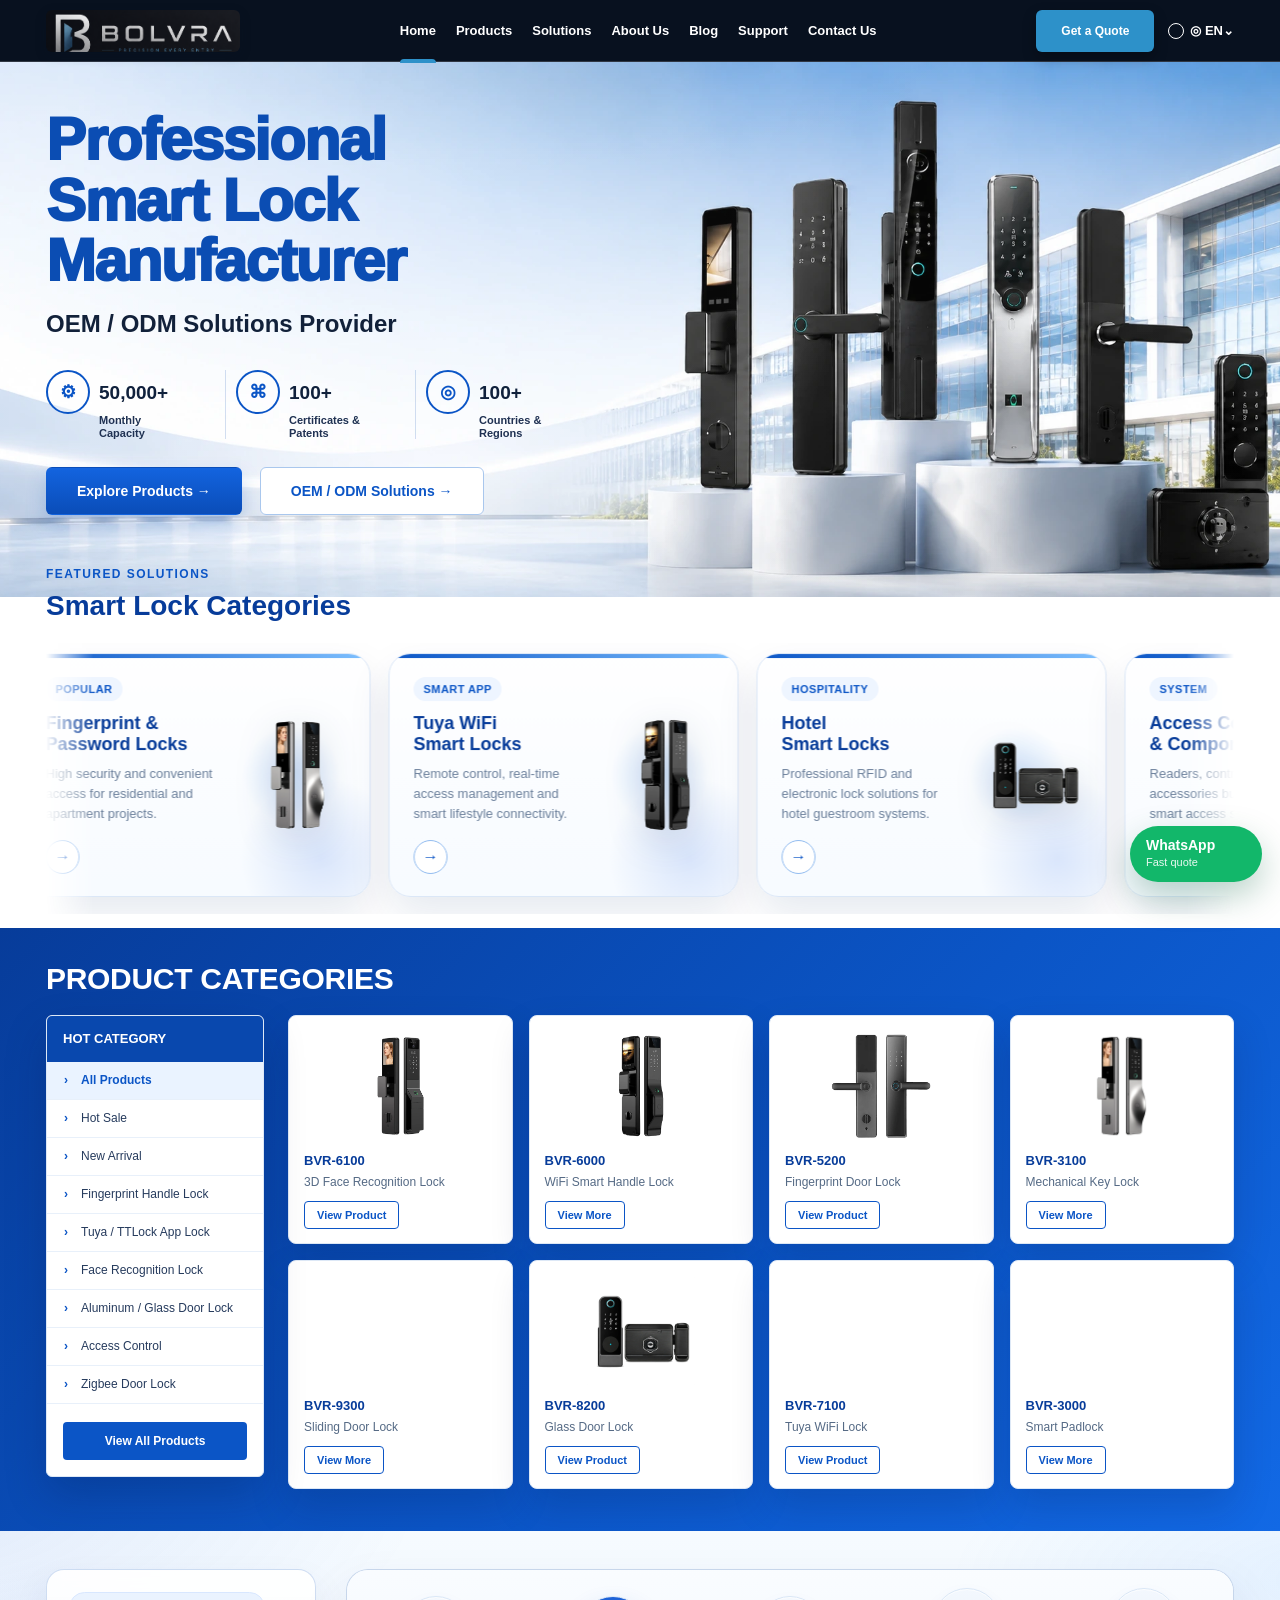
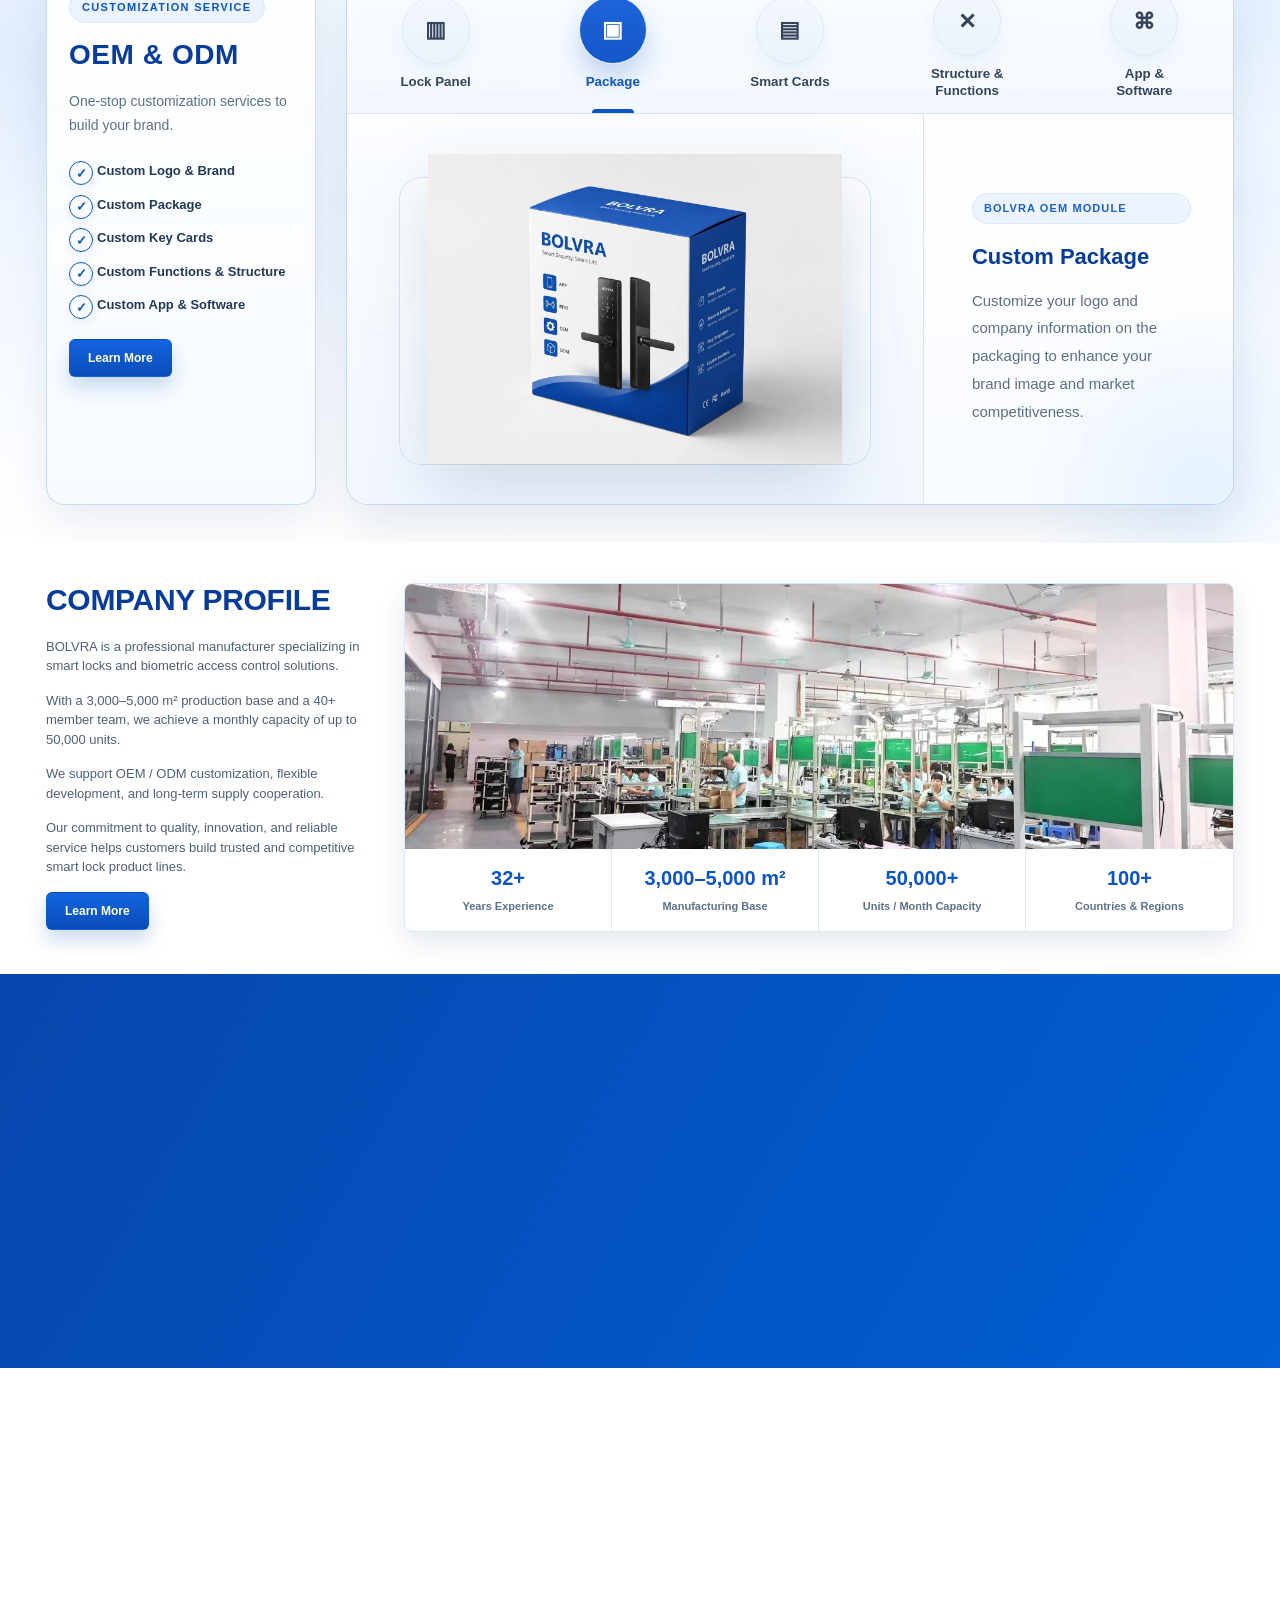
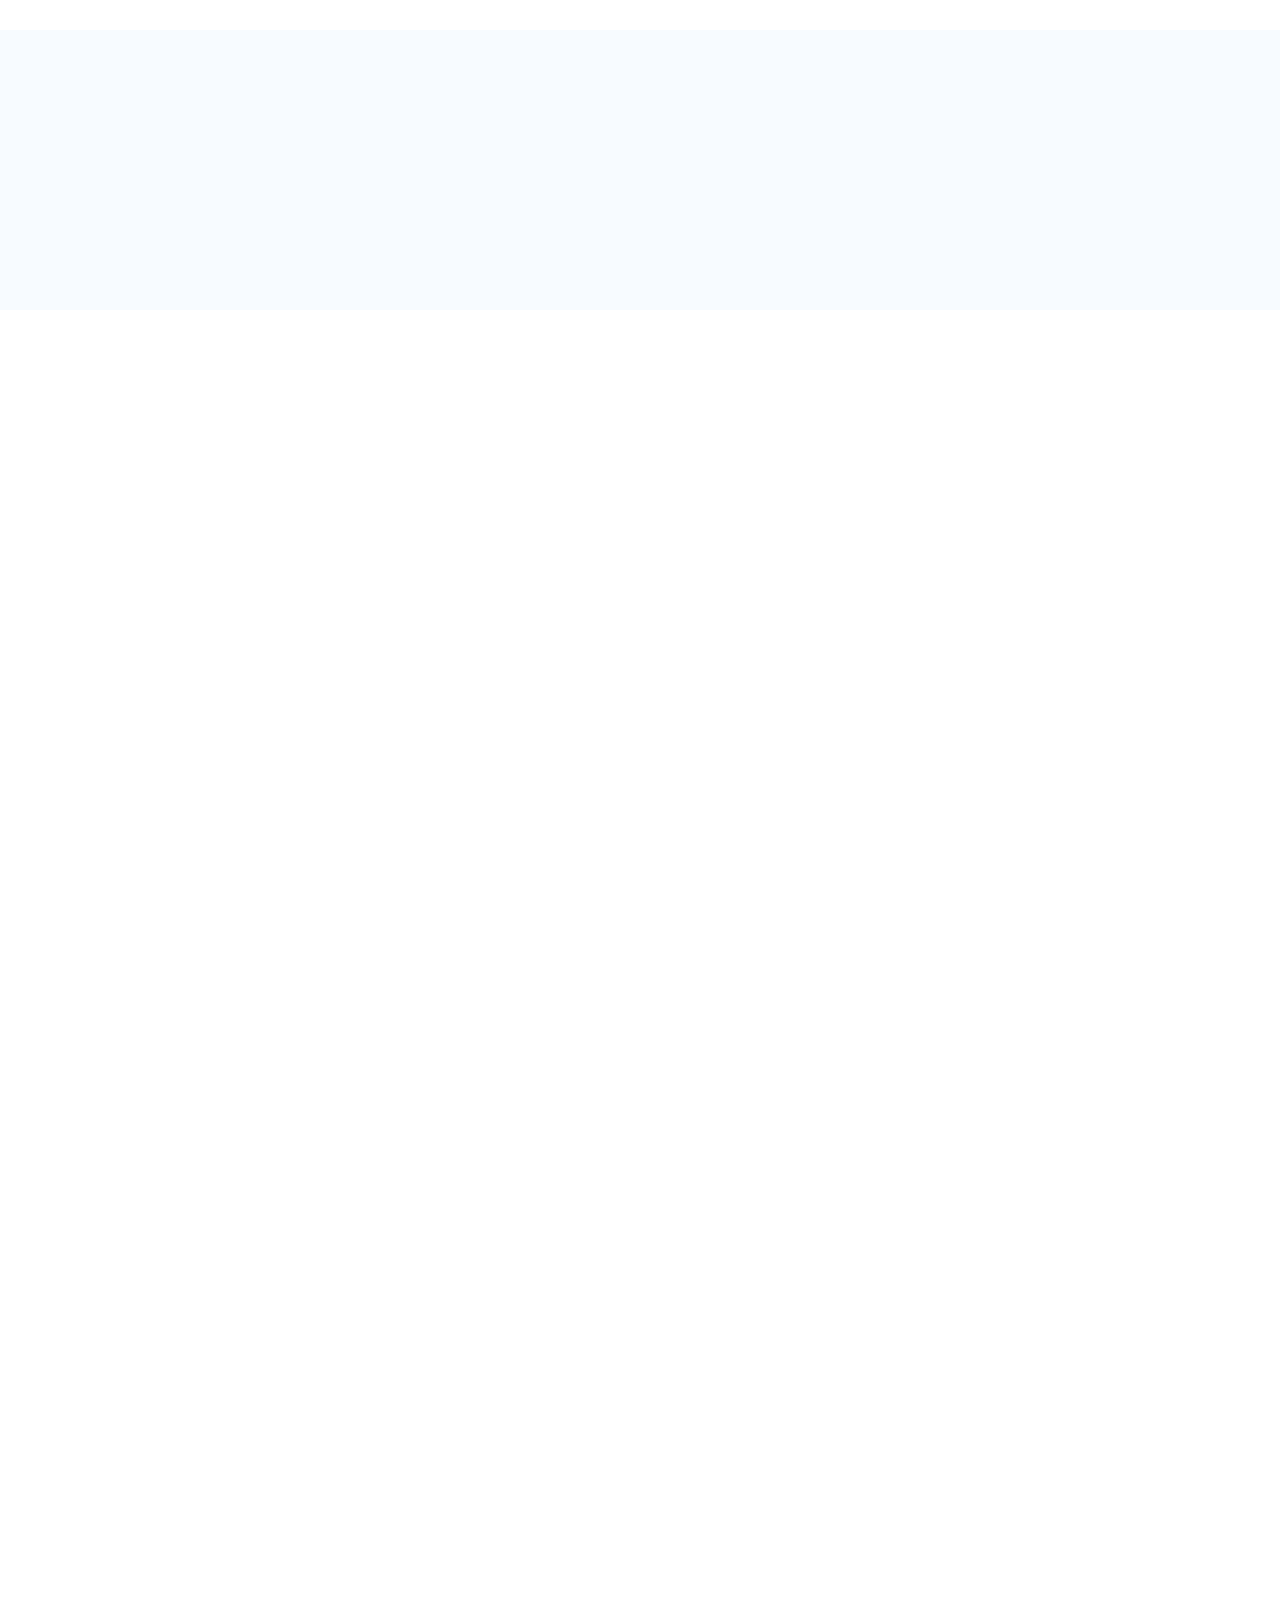
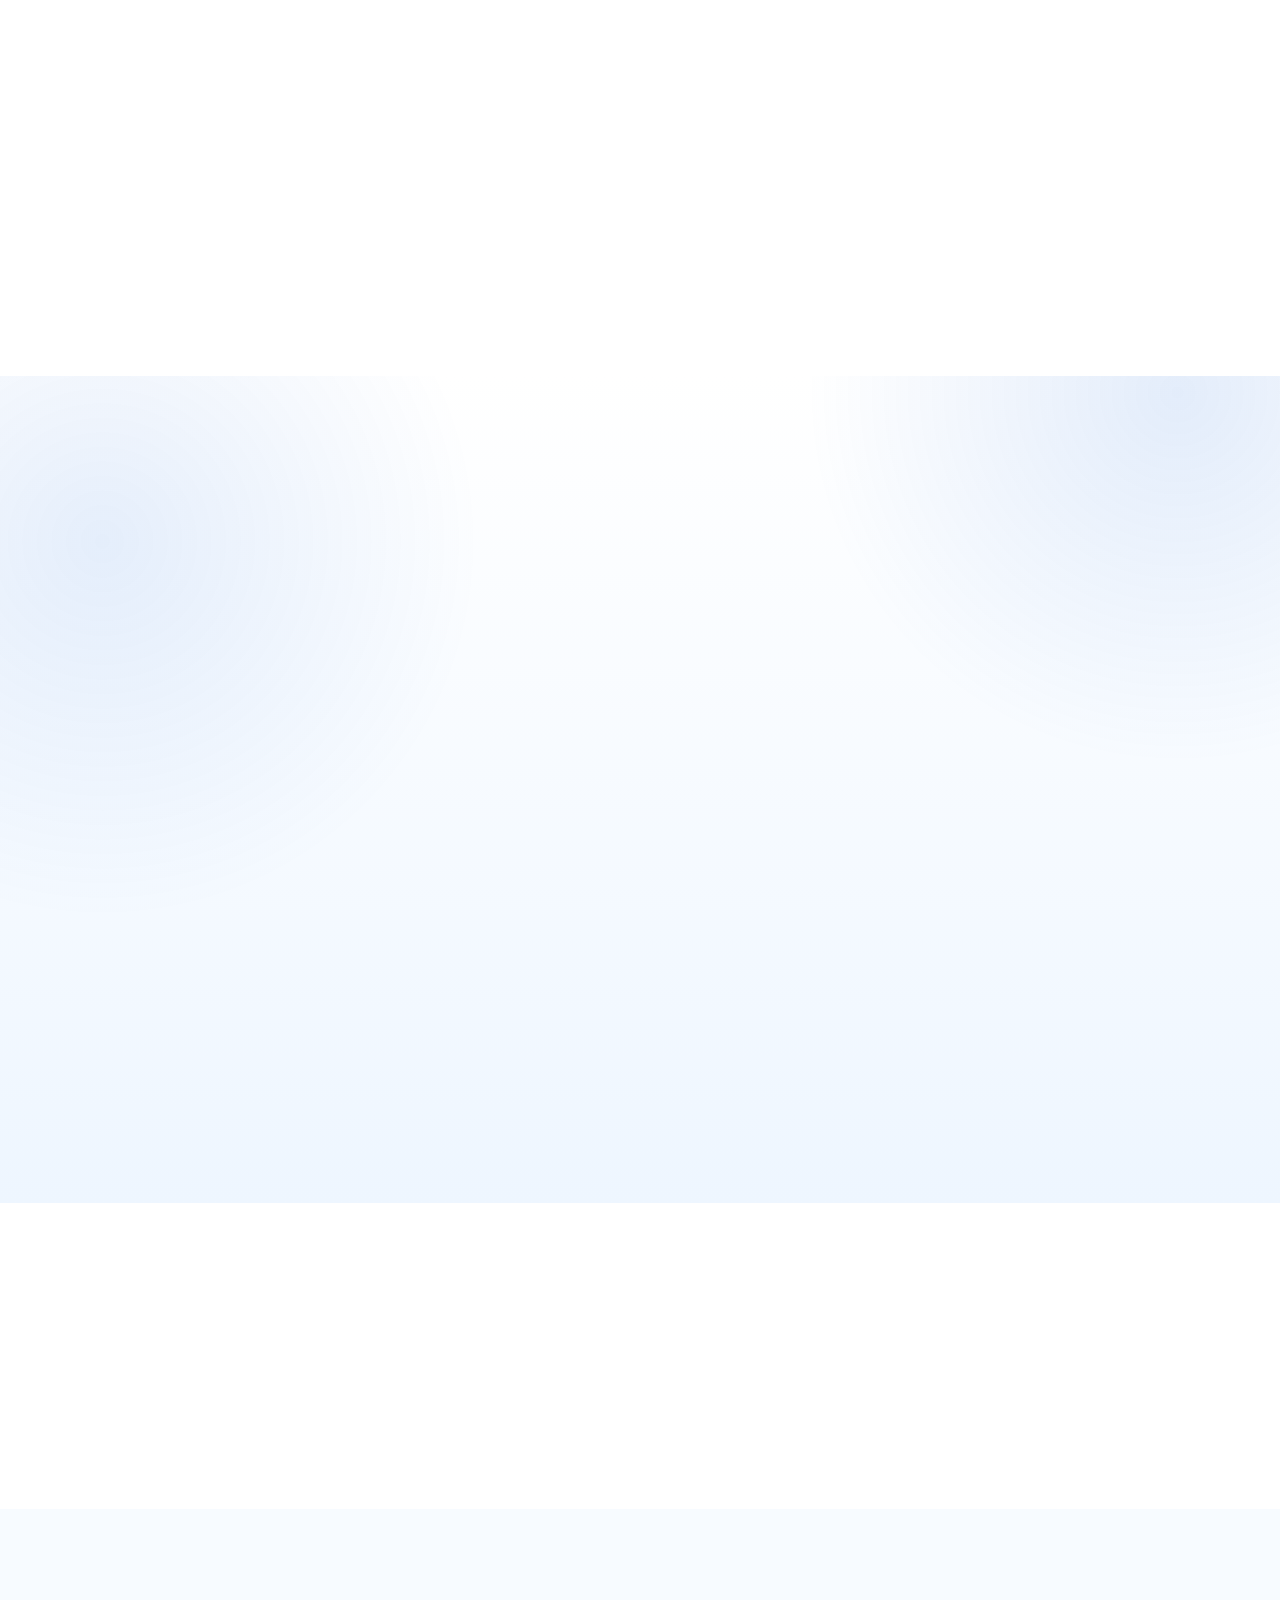
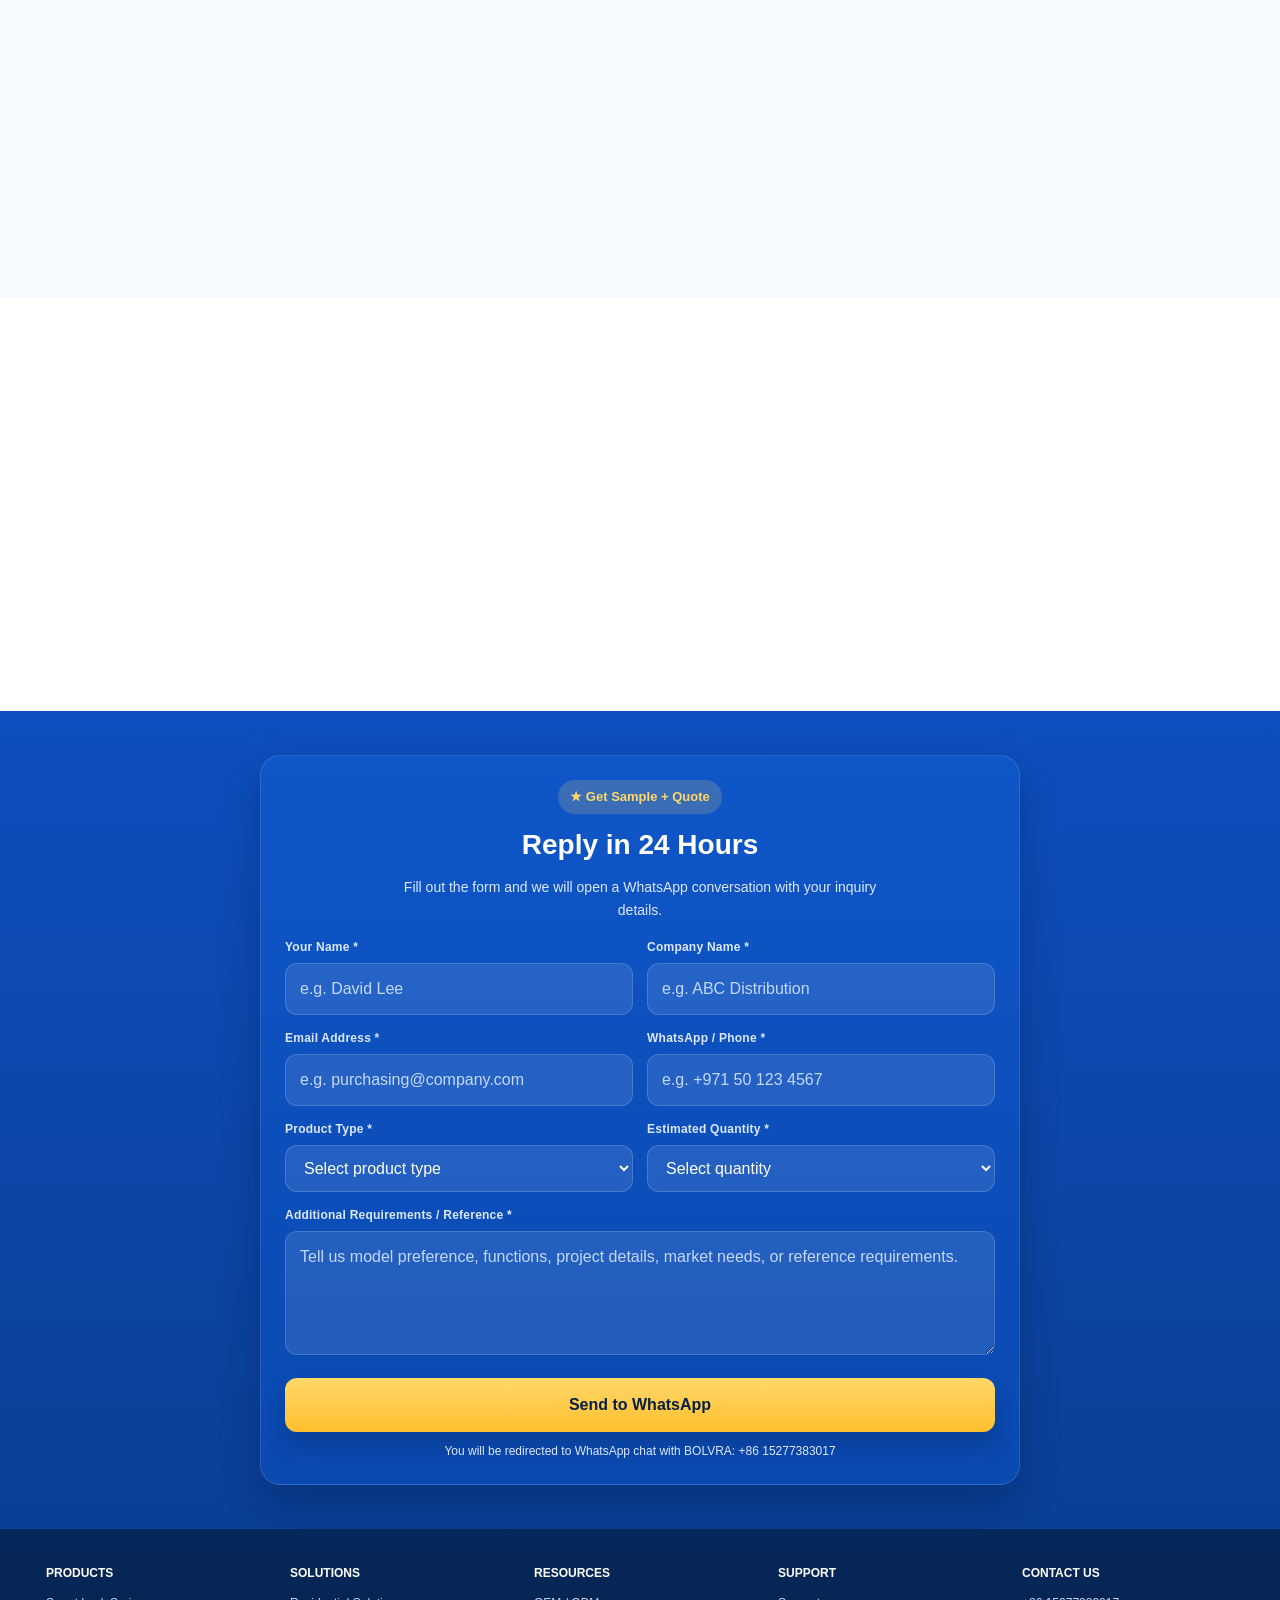
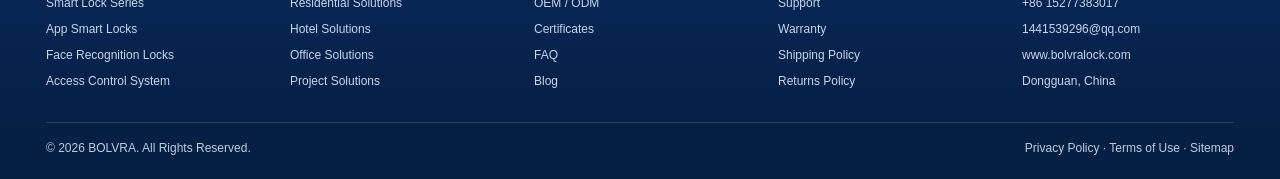
==== commit e6ca4572: "Add indexable smart lock industry articles" ====
--- a/index.html
+++ b/index.html
@@ -485,19 +485,19 @@
             <span>OEM / ODM</span>
             <h3>How to Choose a Smart Lock Manufacturer for OEM Projects</h3>
             <p>Compare factory capacity, R&amp;D support, quality inspection, certification, customization scope and after-sales response before selecting a long-term smart lock supplier.</p>
-            <a href="#contact" data-interest="OEM smart lock project consultation">Ask for OEM Support</a>
+            <a href="blog-smart-lock-oem.html">Read OEM Checklist</a>
           </article>
           <article>
             <span>App Locks</span>
             <h3>TTLock vs Tuya Smart Locks: What Buyers Should Confirm</h3>
             <p>Before ordering app locks, confirm target market, gateway needs, app language, remote unlocking, user management and integration requirements.</p>
-            <a href="#products" data-category-jump="Tuya APP Smart Lock">View App Lock Models</a>
+            <a href="blog-ttlock-vs-tuya.html">Read App Lock Guide</a>
           </article>
           <article>
             <span>Installation</span>
             <h3>Smart Lock Mortise Body Compatibility for Projects</h3>
             <p>Mortise compatibility affects installation speed, door fit and after-sales risk. Confirm lock body model, backset, latch direction and door thickness early.</p>
-            <a href="#products" data-category-jump="Aluminum Profile Smart Lock">View Project Locks</a>
+            <a href="blog-mortise-compatibility.html">Read Compatibility Guide</a>
           </article>
         </div>
       </div>
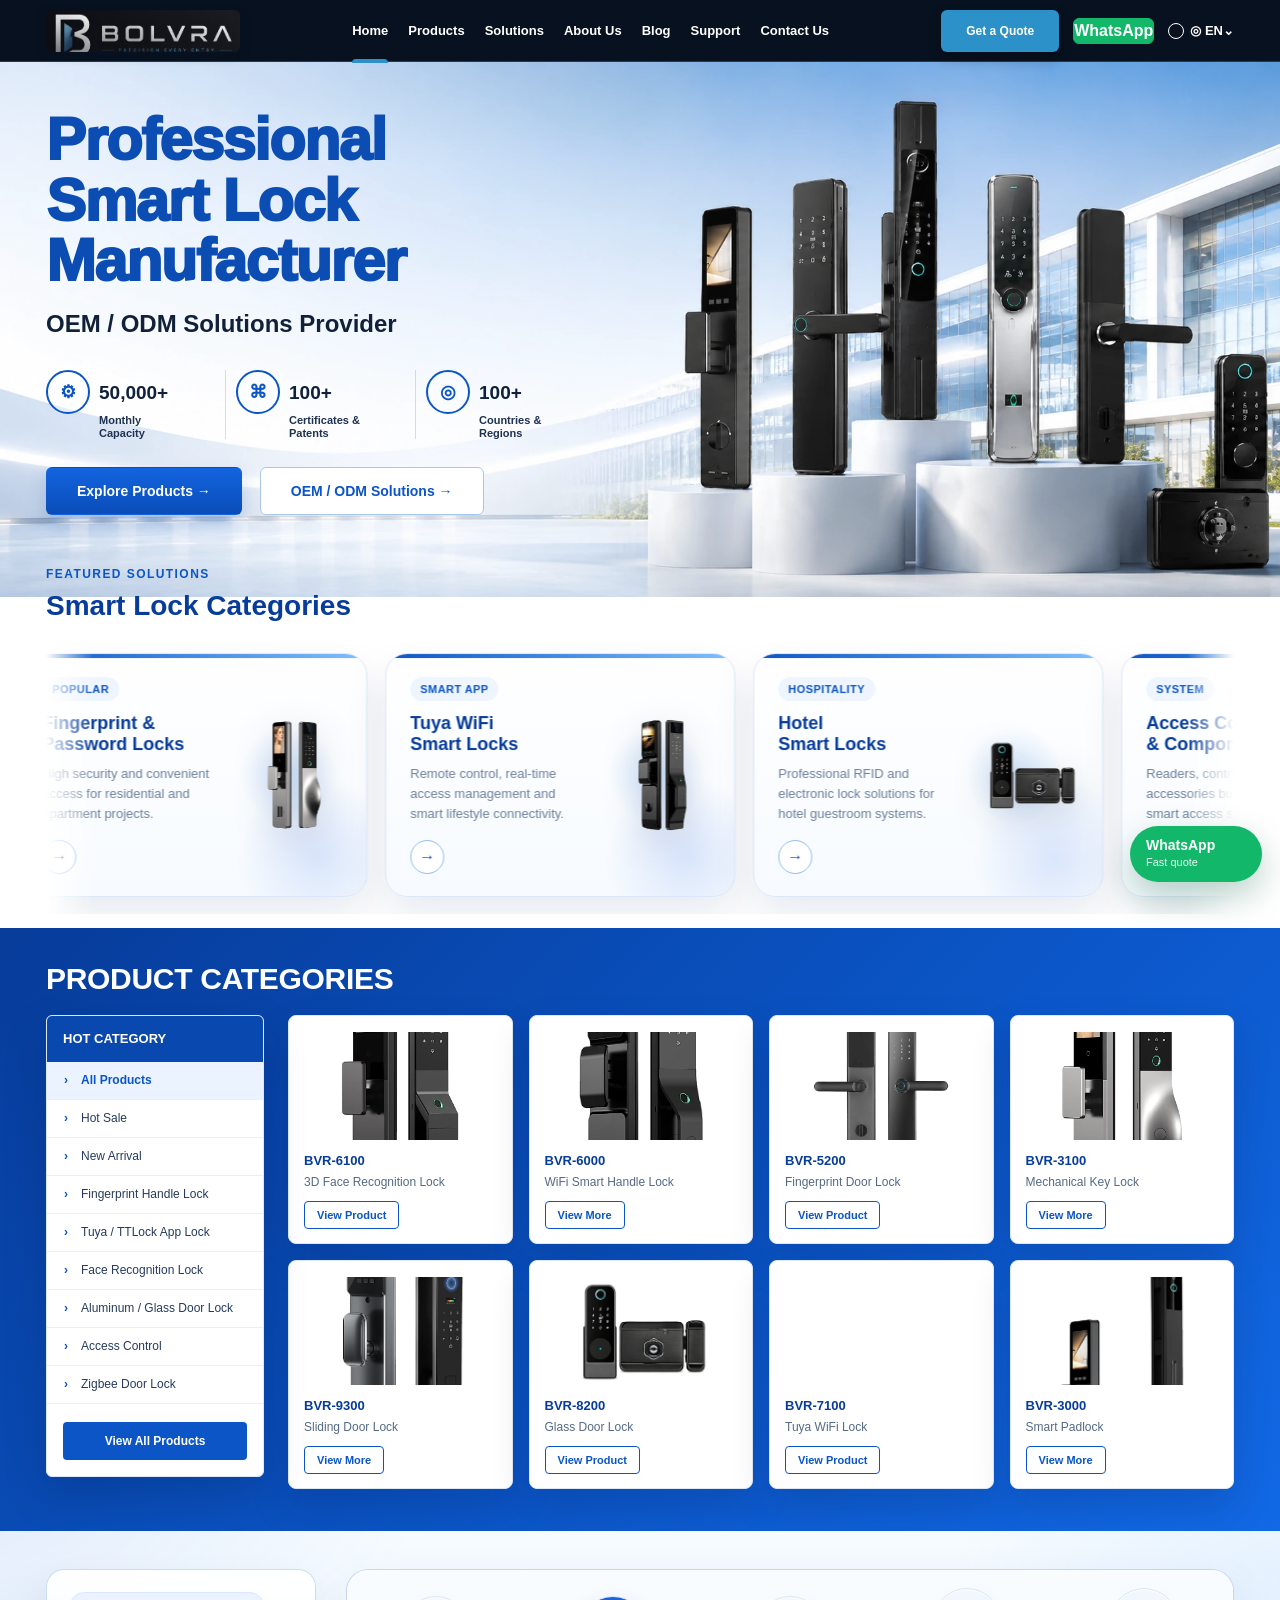
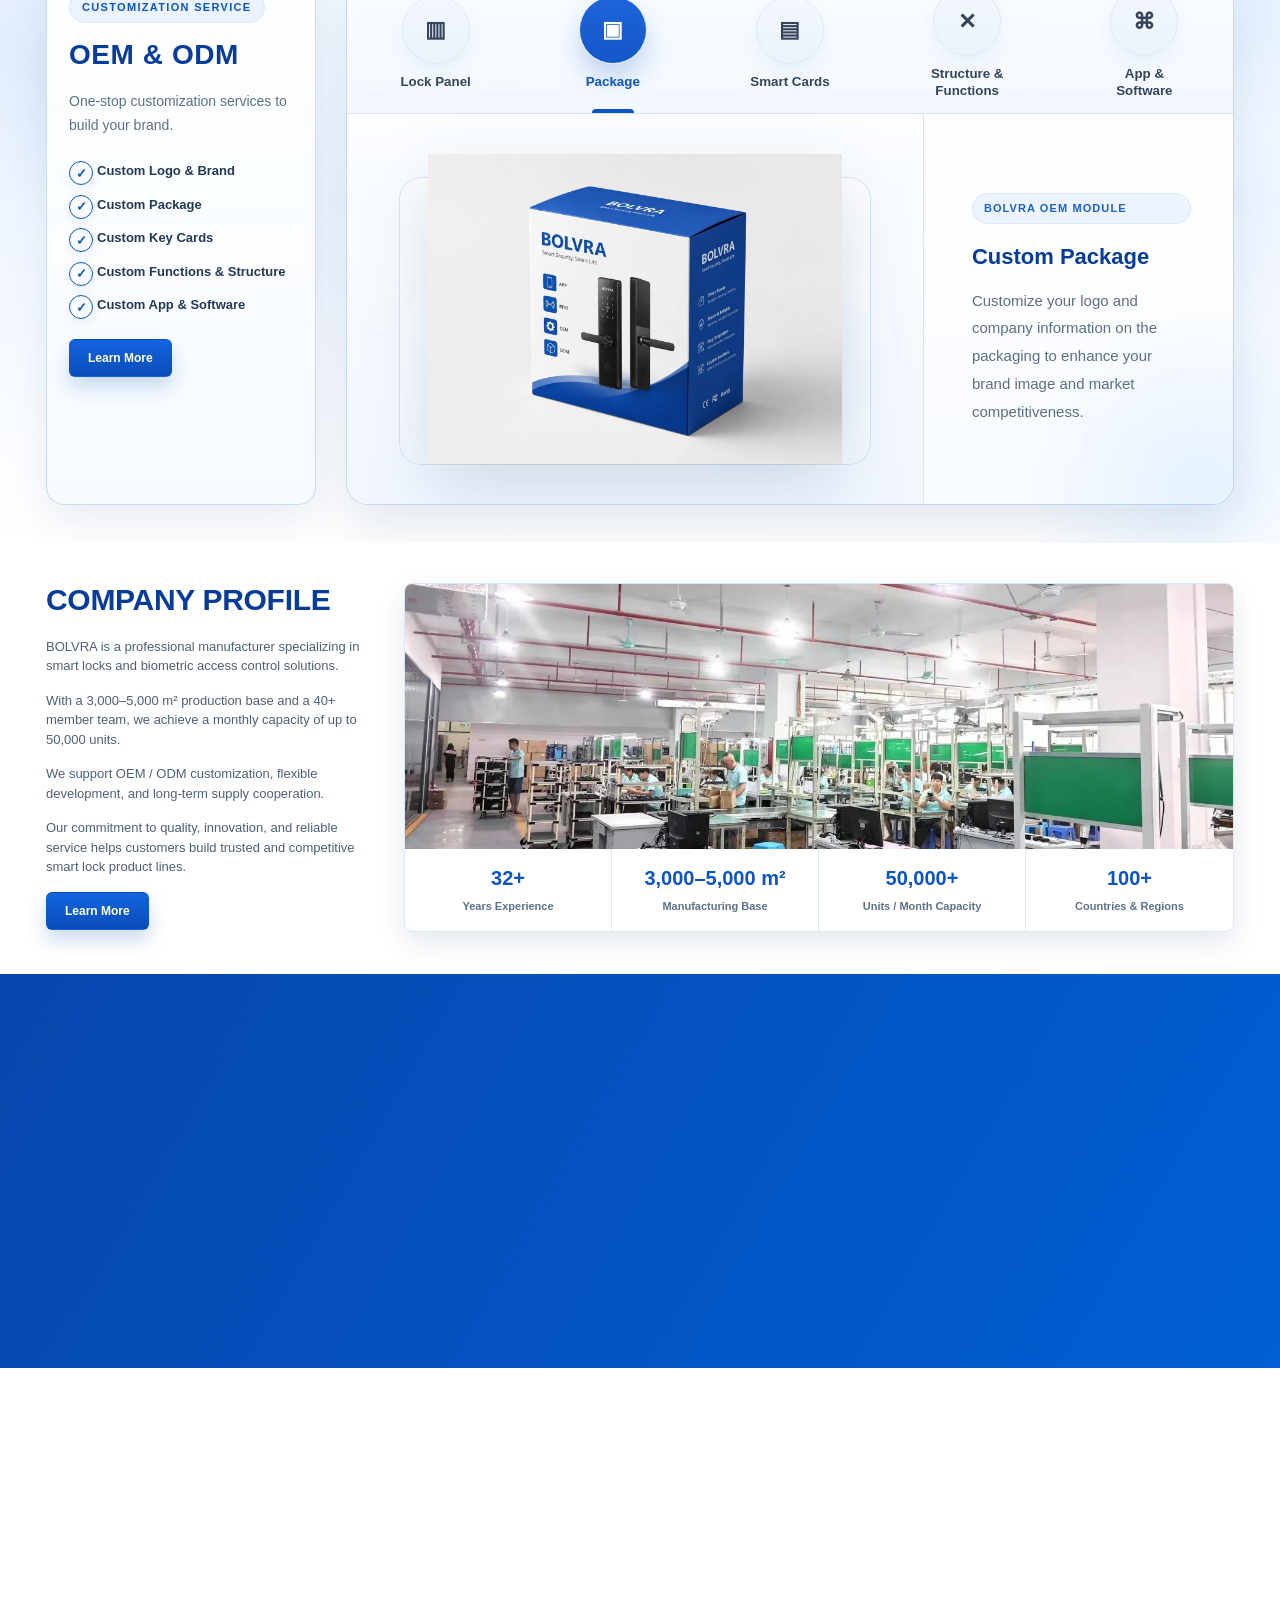
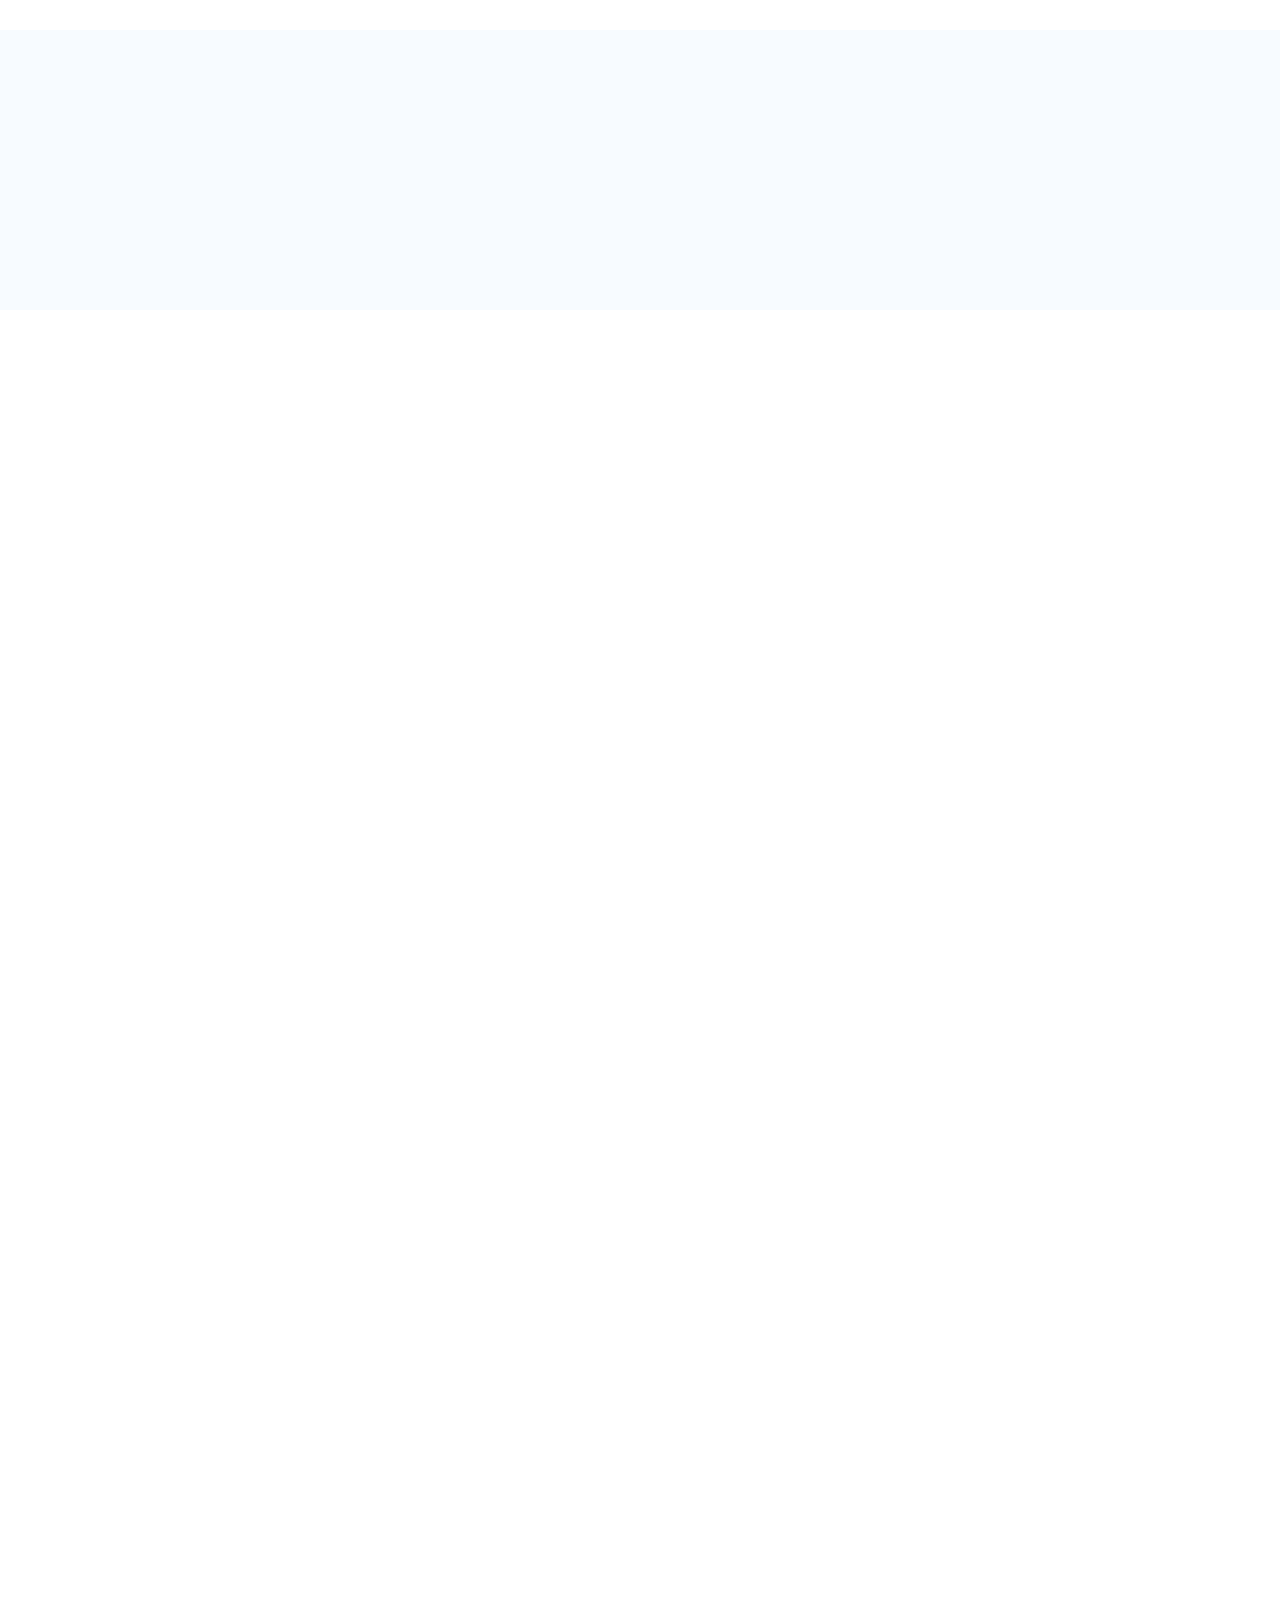
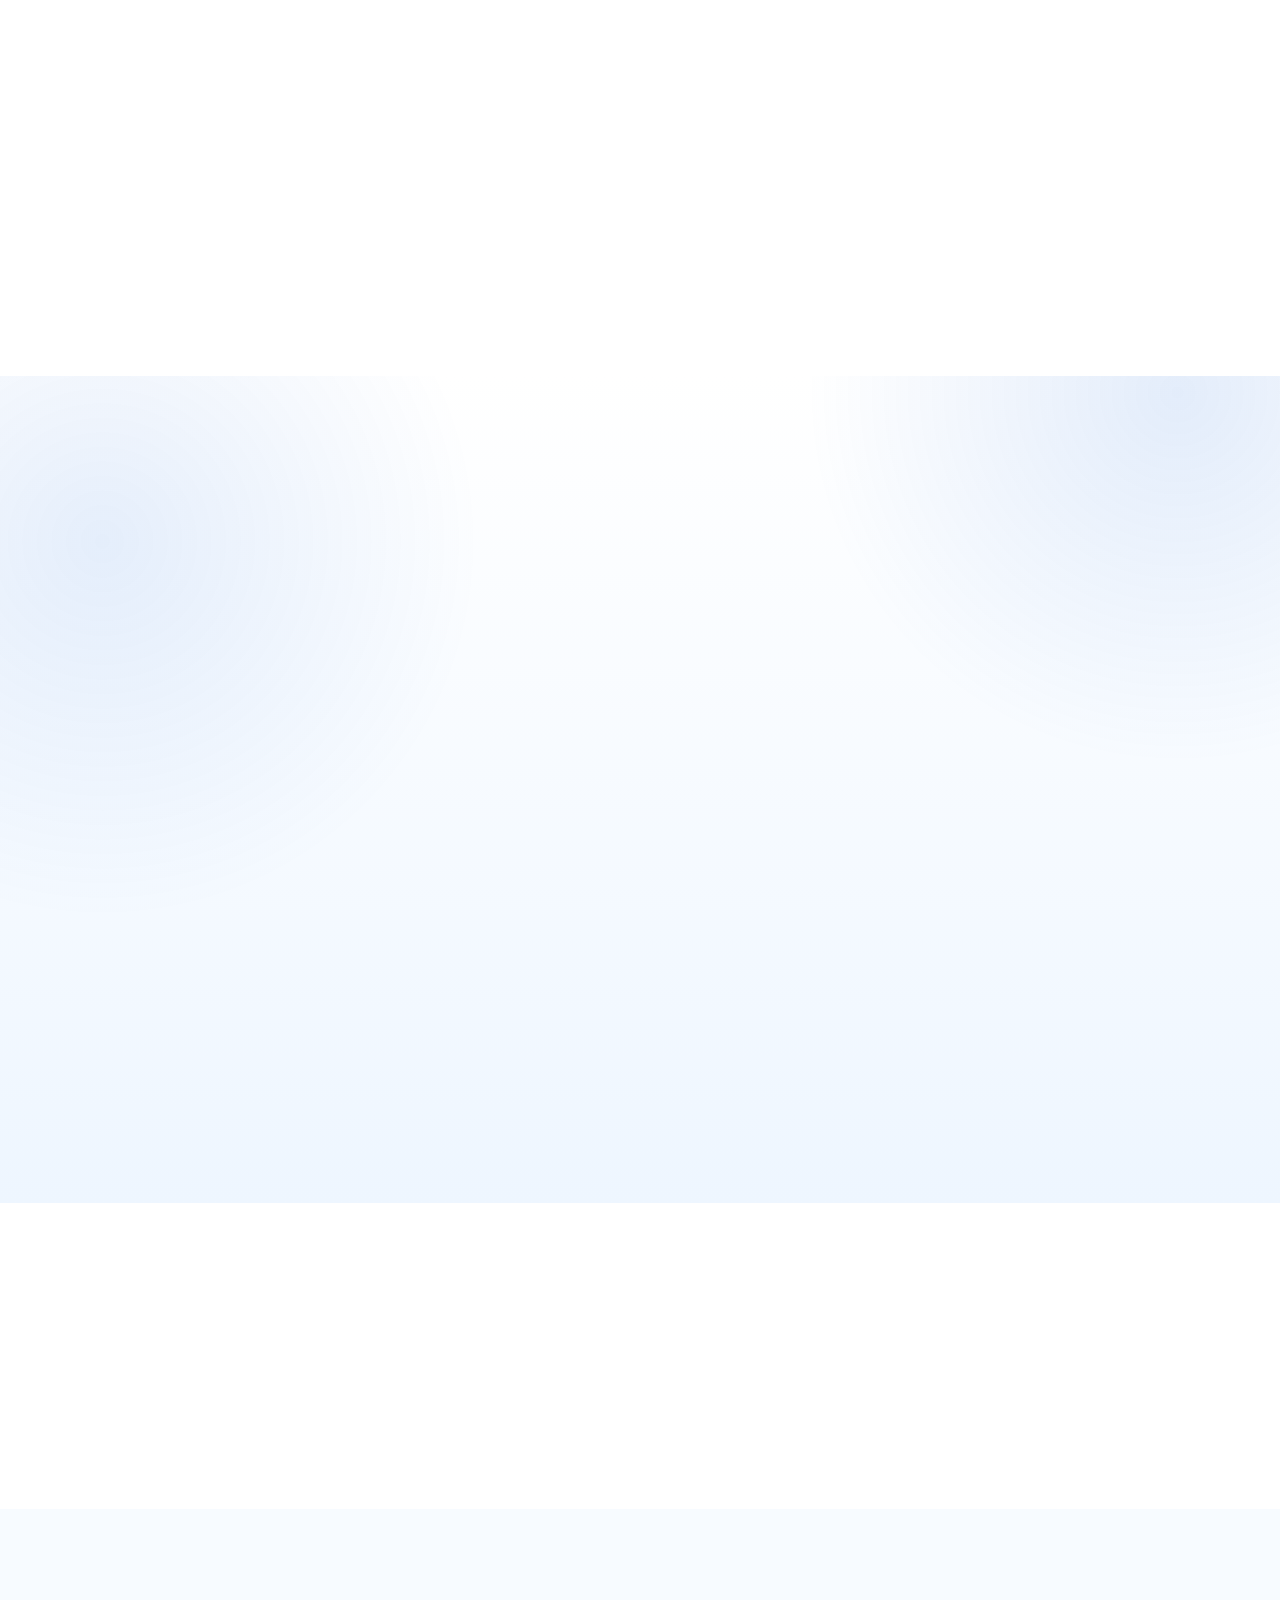
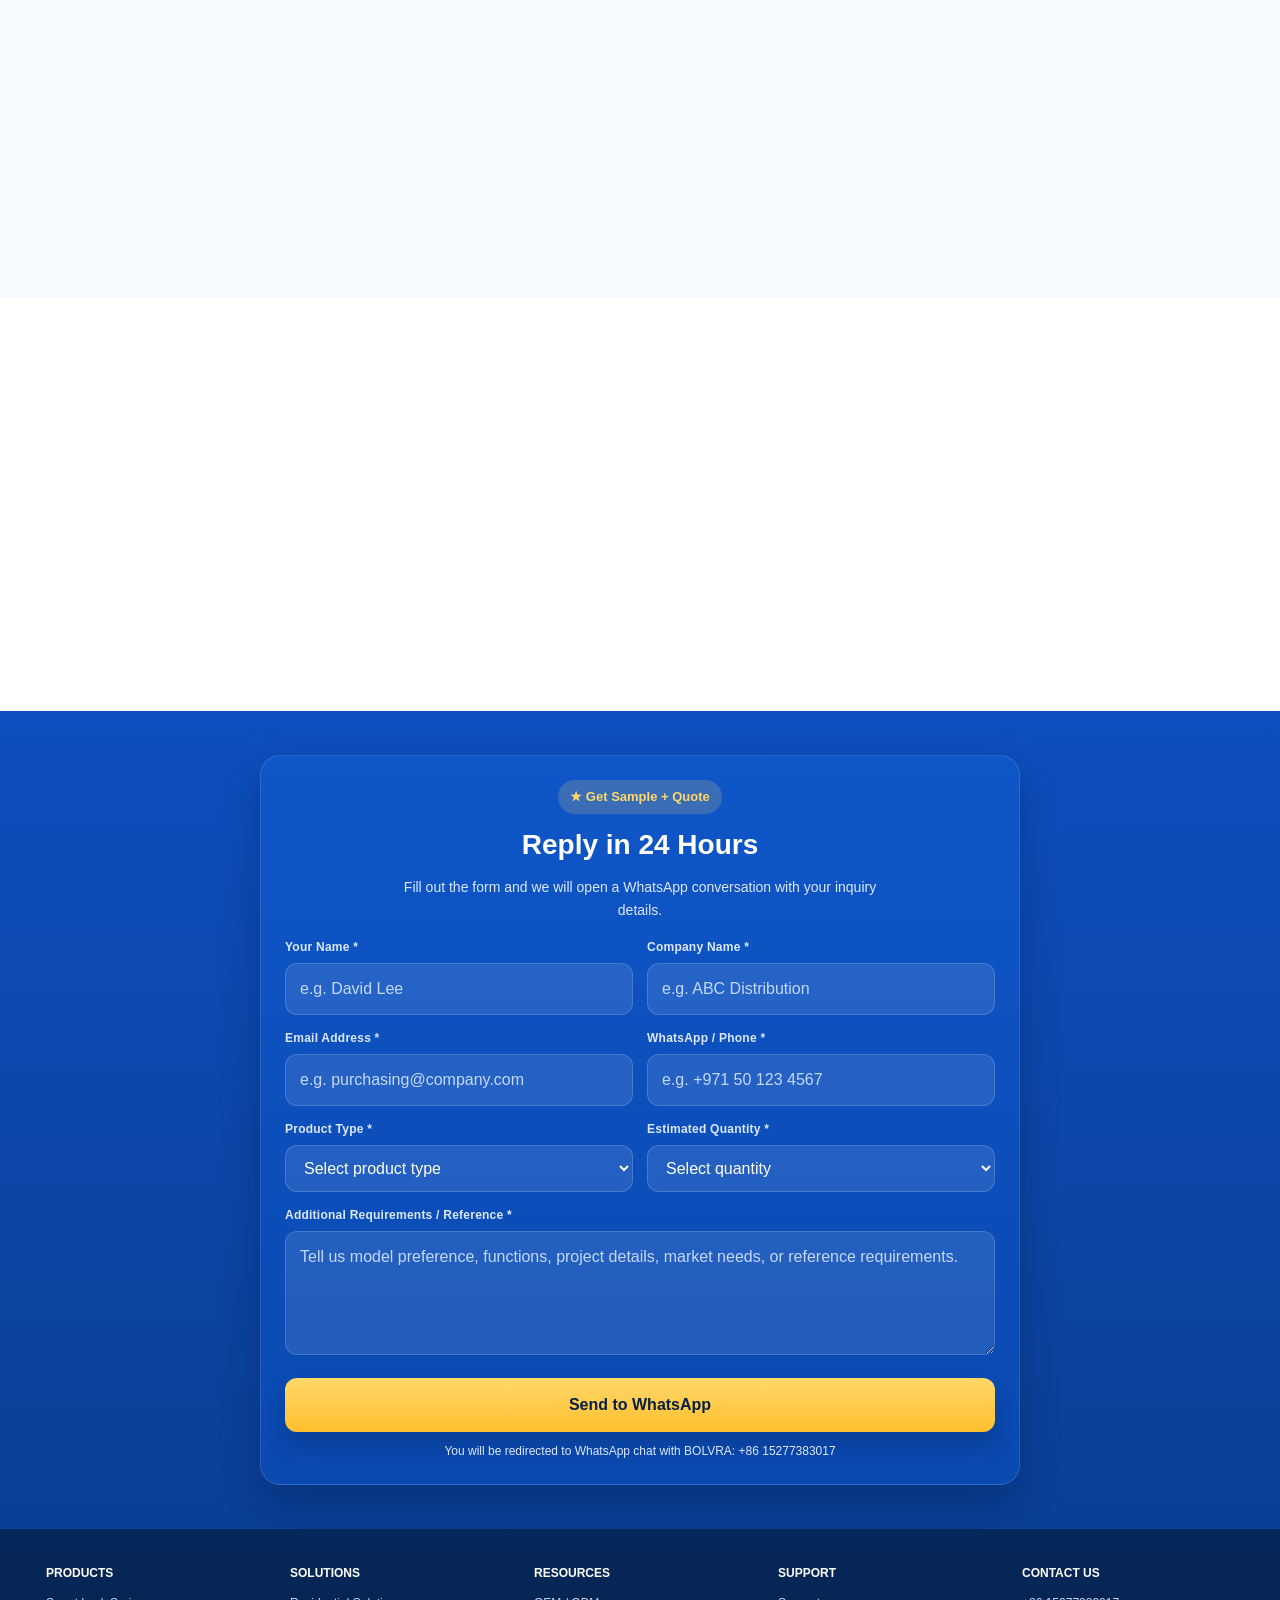
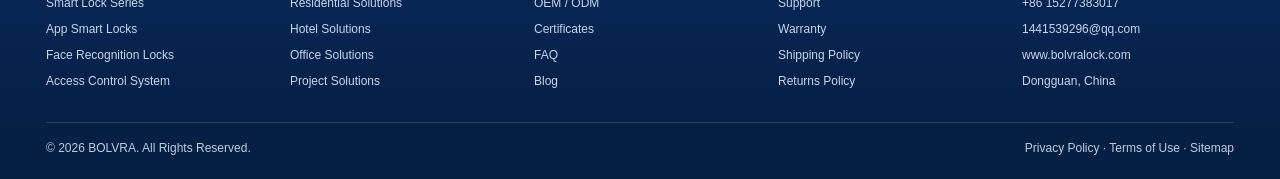
==== commit eb7732eb: "Optimize mobile UX and inquiry entry" ====
--- a/index.html
+++ b/index.html
@@ -84,8 +84,8 @@
       <a class="brand" href="#top" aria-label="BOLVRA Home">
         <img class="brand-logo" src="assets/images/brand/bolvra-logo-dark.png" alt="BOLVRA logo - Precision Every Entry" width="194" height="42" />
       </a>
-      <button class="nav-toggle" data-nav-toggle aria-label="Open navigation"><i></i><i></i><i></i></button>
-      <nav class="main-nav" data-nav>
+      <button class="nav-toggle" data-nav-toggle aria-label="Open navigation" aria-expanded="false" aria-controls="site-navigation"><i></i><i></i><i></i></button>
+      <nav id="site-navigation" class="main-nav" data-nav>
         <a class="active" href="#top">Home</a>
         <a href="#products">Products</a>
         <a href="#solutions">Solutions</a>
@@ -104,6 +104,7 @@
       </nav>
       <div class="header-right">
         <a class="btn btn-head" href="#contact">Get a Quote</a>
+        <a class="btn btn-whatsapp-head" href="https://wa.me/8615277383017?text=Hello%20BOLVRA%20team%2C%20I%20would%20like%20to%20request%20a%20smart%20lock%20quote." target="_blank" rel="noopener" aria-label="Chat with BOLVRA on WhatsApp">WhatsApp</a>
         <span class="lang">◎ EN⌄</span>
       </div>
     </div>
@@ -516,19 +517,19 @@
               <div class="quote-grid">
                 <label>
                   <span>Your Name *</span>
-                  <input type="text" name="customerName" placeholder="e.g. David Lee" required>
+                  <input type="text" name="customerName" autocomplete="name" placeholder="e.g. David Lee" required>
                 </label>
                 <label>
                   <span>Company Name *</span>
-                  <input type="text" name="companyName" placeholder="e.g. ABC Distribution" required>
+                  <input type="text" name="companyName" autocomplete="organization" placeholder="e.g. ABC Distribution" required>
                 </label>
                 <label>
                   <span>Email Address *</span>
-                  <input type="email" name="email" placeholder="e.g. purchasing@company.com" required>
+                  <input type="email" name="email" autocomplete="email" placeholder="e.g. purchasing@company.com" required>
                 </label>
                 <label>
                   <span>WhatsApp / Phone *</span>
-                  <input type="text" name="phone" placeholder="e.g. +971 50 123 4567" required>
+                  <input type="tel" name="phone" autocomplete="tel" inputmode="tel" placeholder="e.g. +971 50 123 4567" required>
                 </label>
                 <label>
                   <span>Product Type *</span>
--- a/assets/css/styles.css
+++ b/assets/css/styles.css
@@ -1303,3 +1303,24 @@
   .feature-card,
   .exhibition-track img{scroll-snap-align:start}
 }
+
+/* V41: reduce layout shift and improve mobile interaction stability. */
+.feature-visual,
+.product-card > img,
+.profile-card > img,
+.advantage-collage > img,
+.process-flow .step > img,
+.factory-grid figure > img,
+.strength-photo > img,
+.exhibition-track > img{
+  aspect-ratio:4/3;
+}
+.feature-card > .feature-visual img{aspect-ratio:1/1;object-fit:contain;}
+.product-card > img{object-fit:cover;}
+.profile-card > img,.advantage-collage > img,.process-flow .step > img,
+.factory-grid figure > img,.strength-photo > img,.exhibition-track > img{object-fit:cover;}
+.nav-toggle{flex:0 0 42px;min-width:42px;min-height:42px;}
+@media(max-width:720px){
+  .header-right .btn-head{padding-inline:12px;}
+  .floating-whatsapp{min-height:48px;}
+}
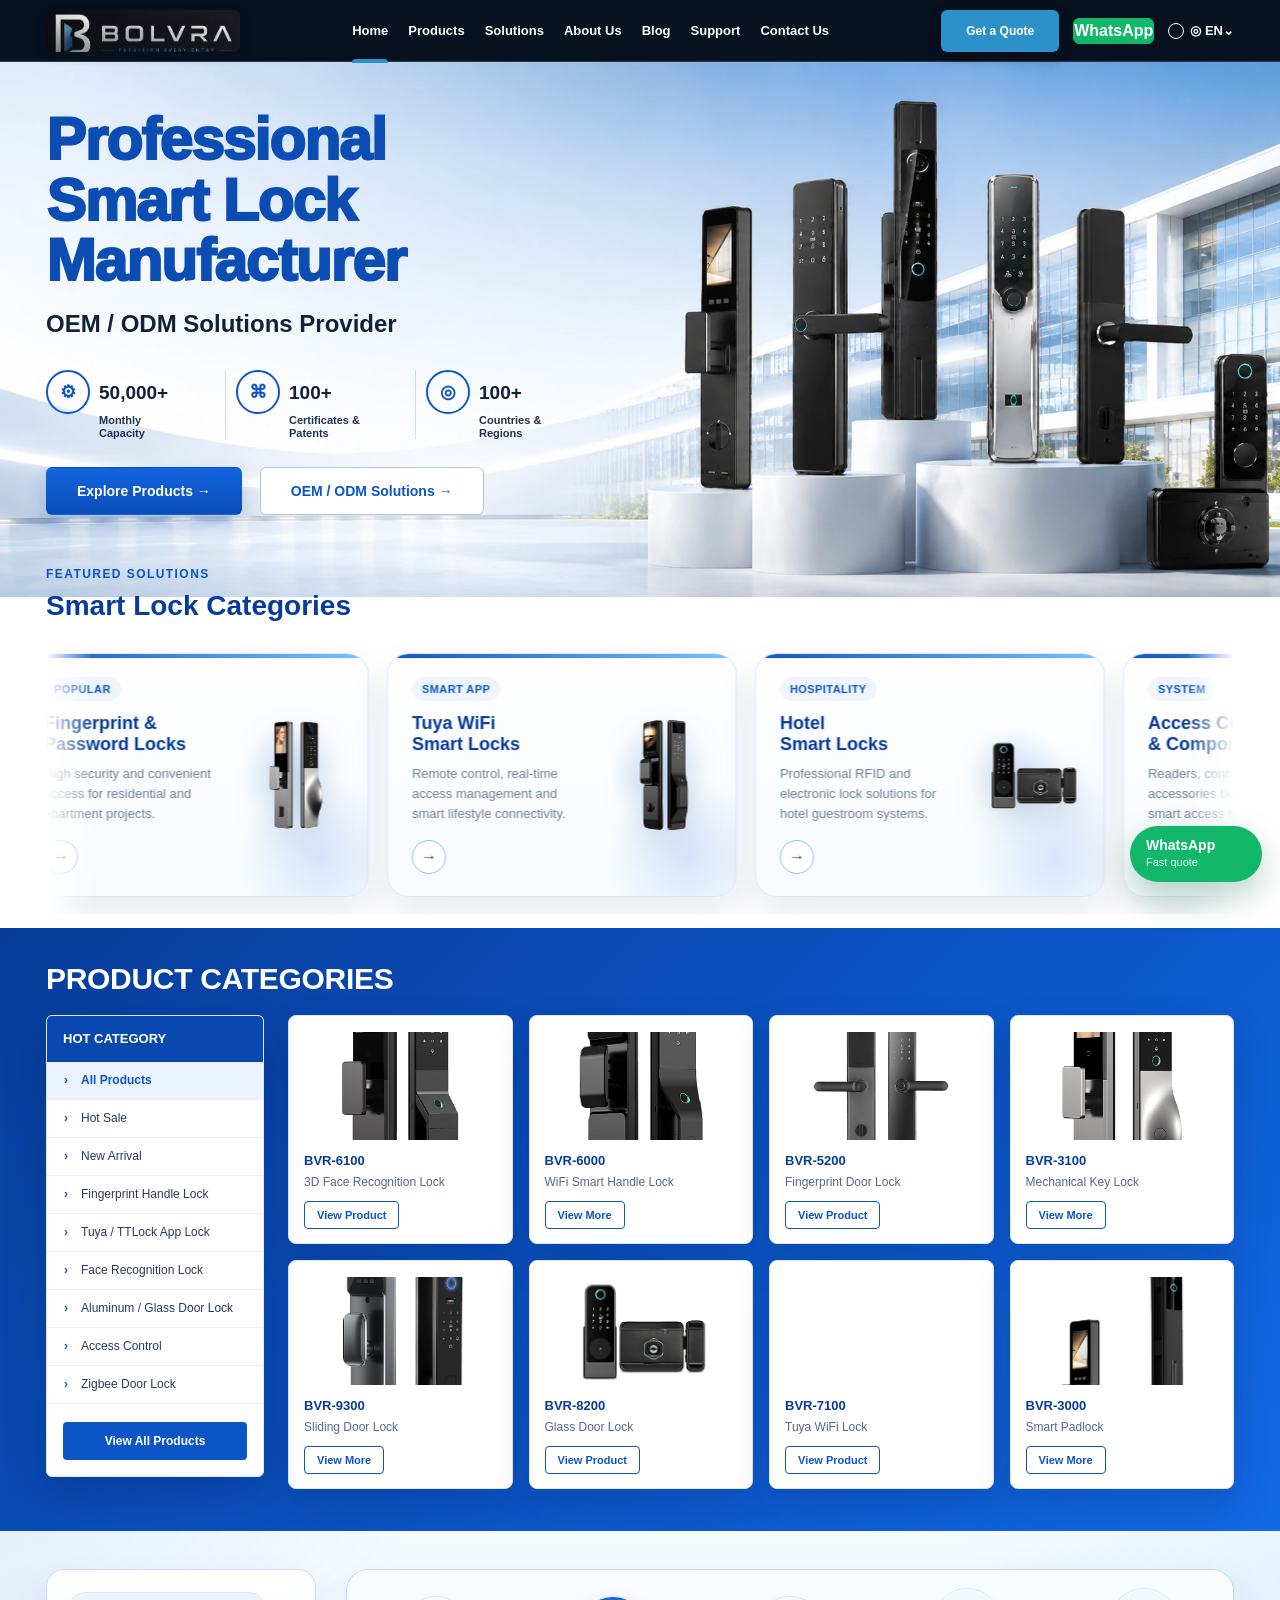
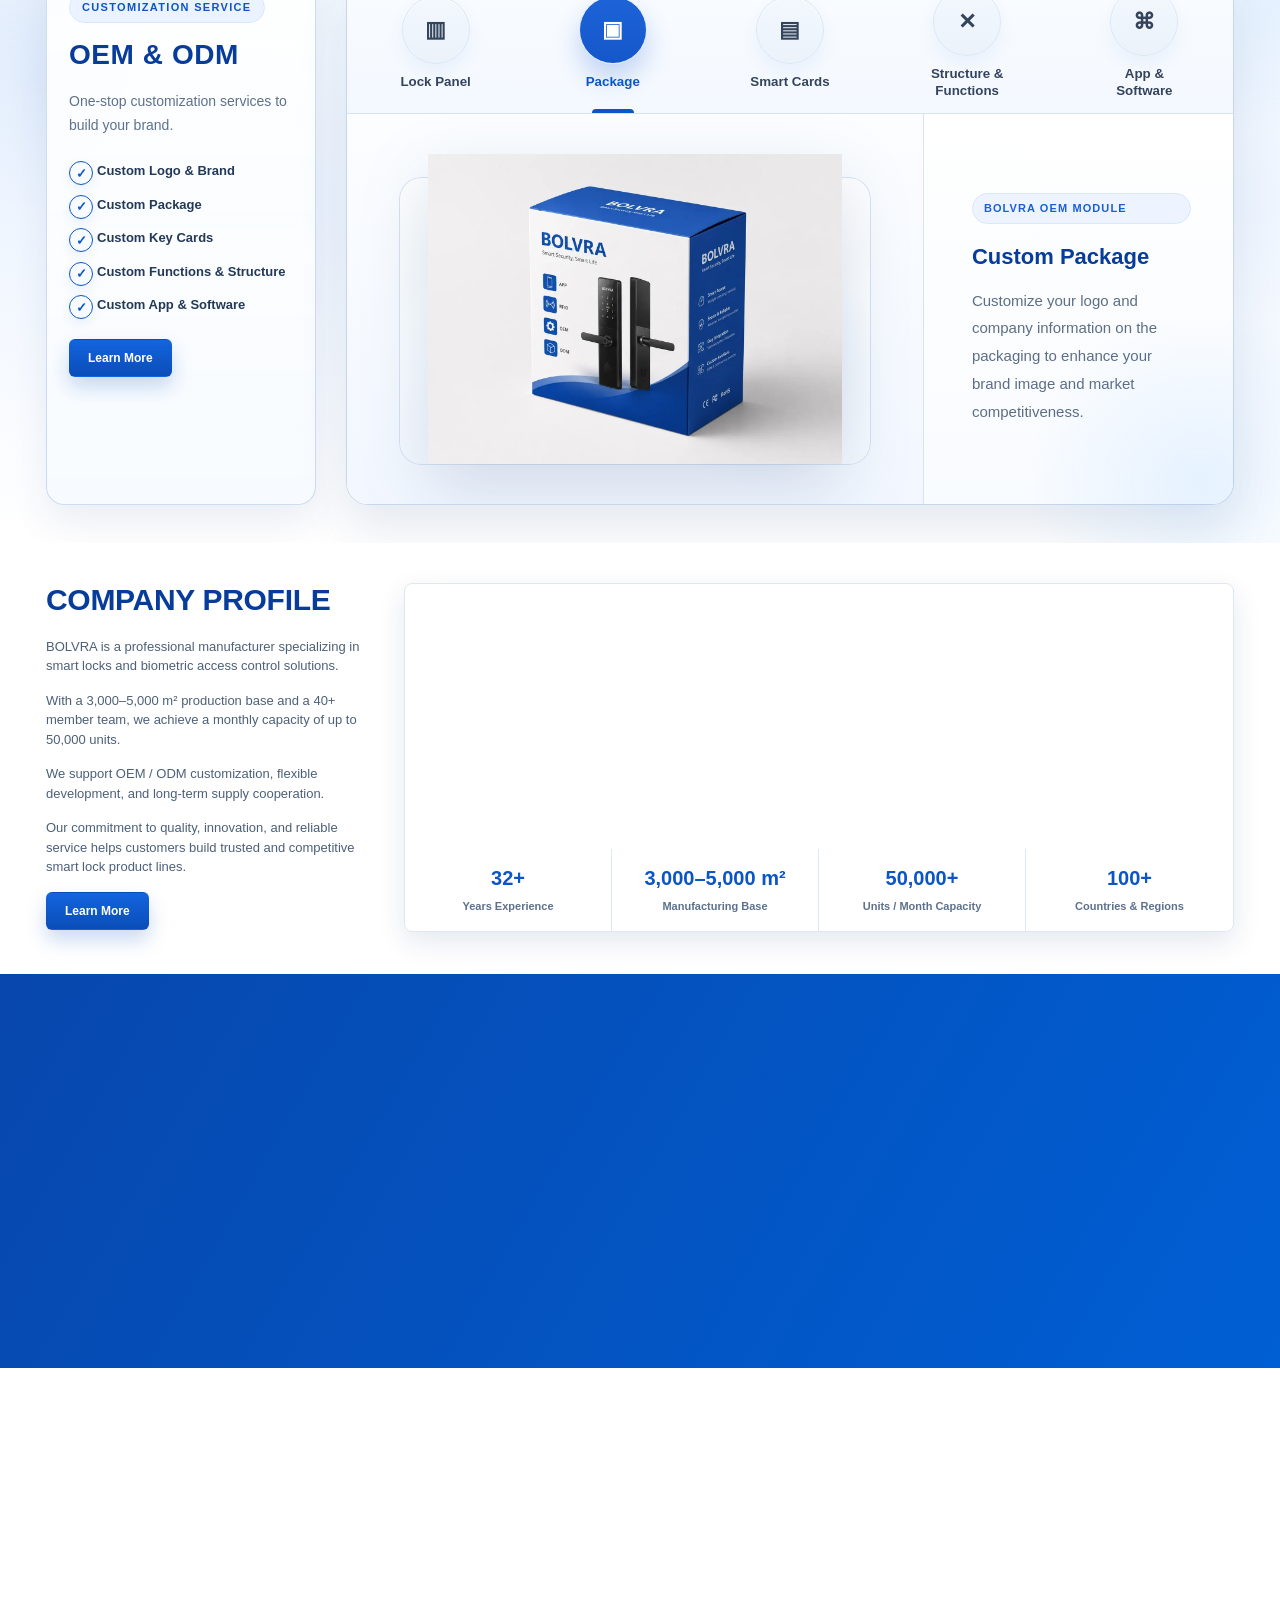
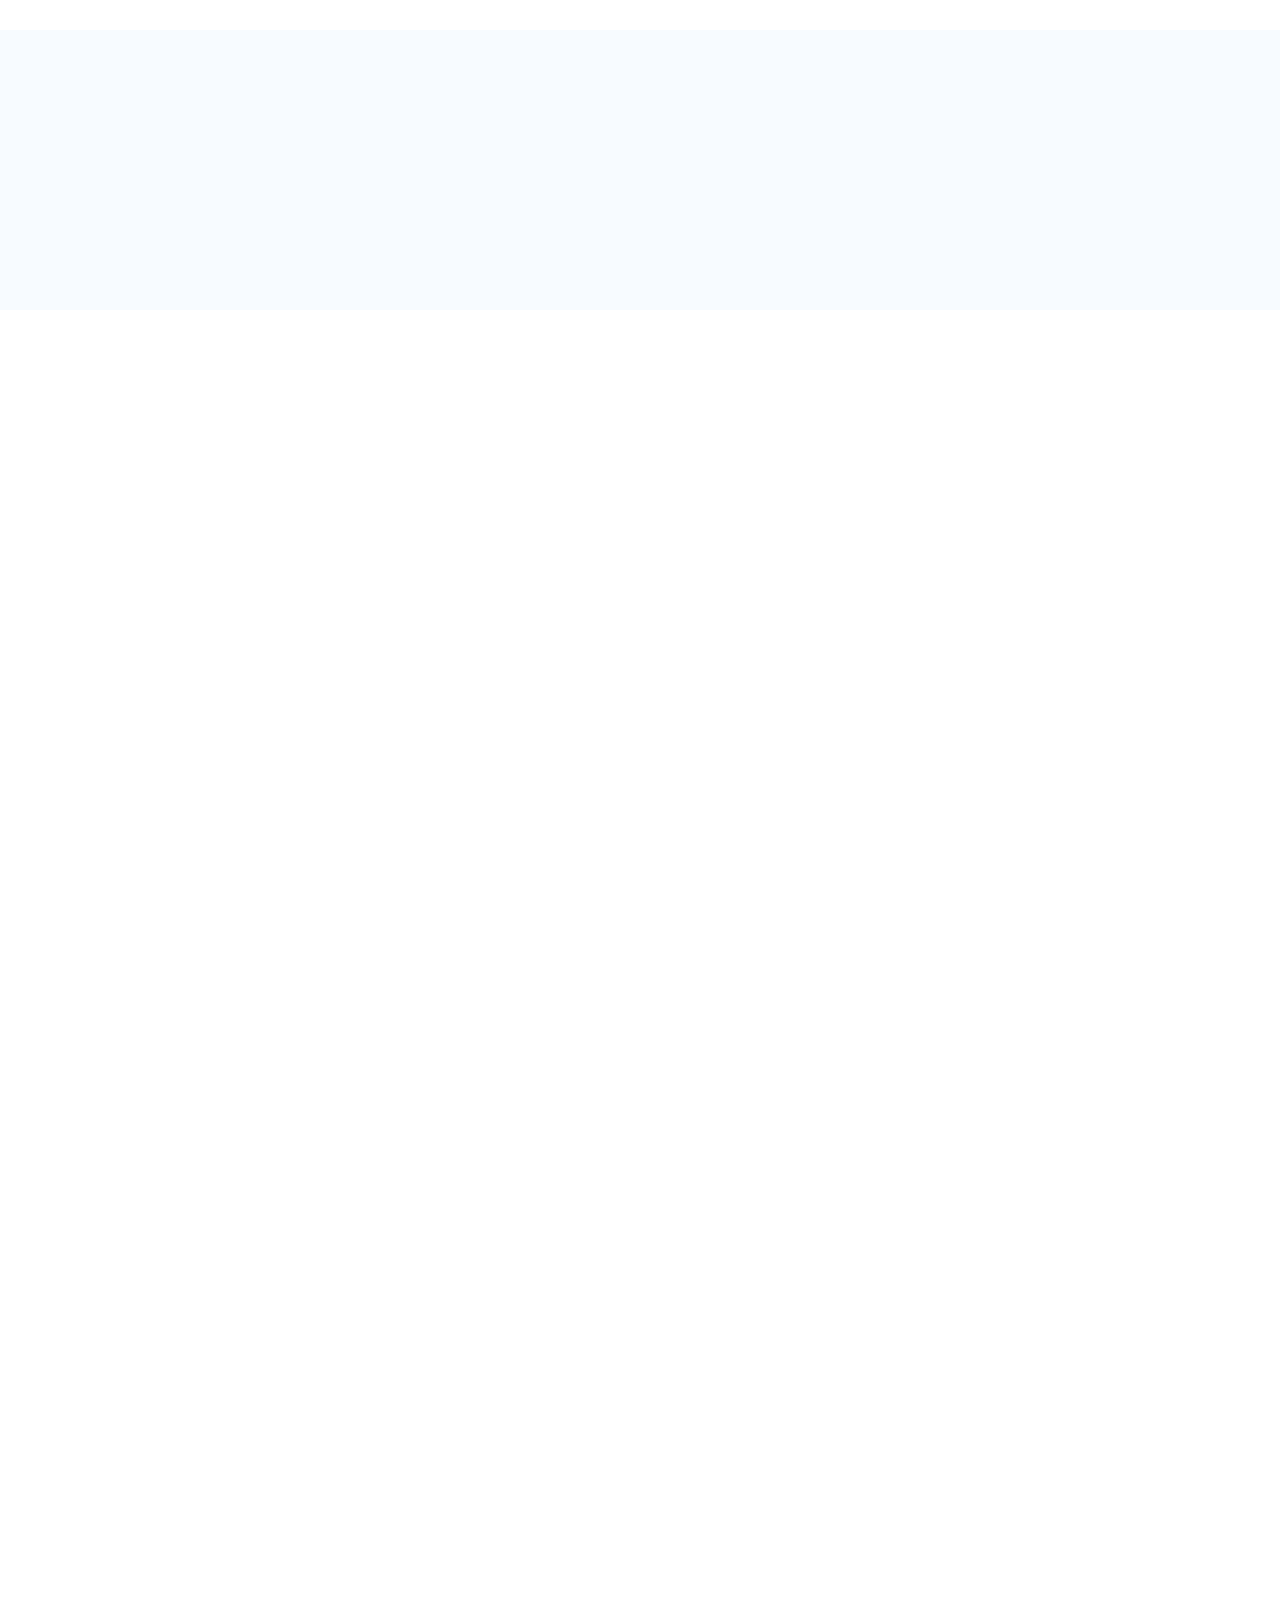
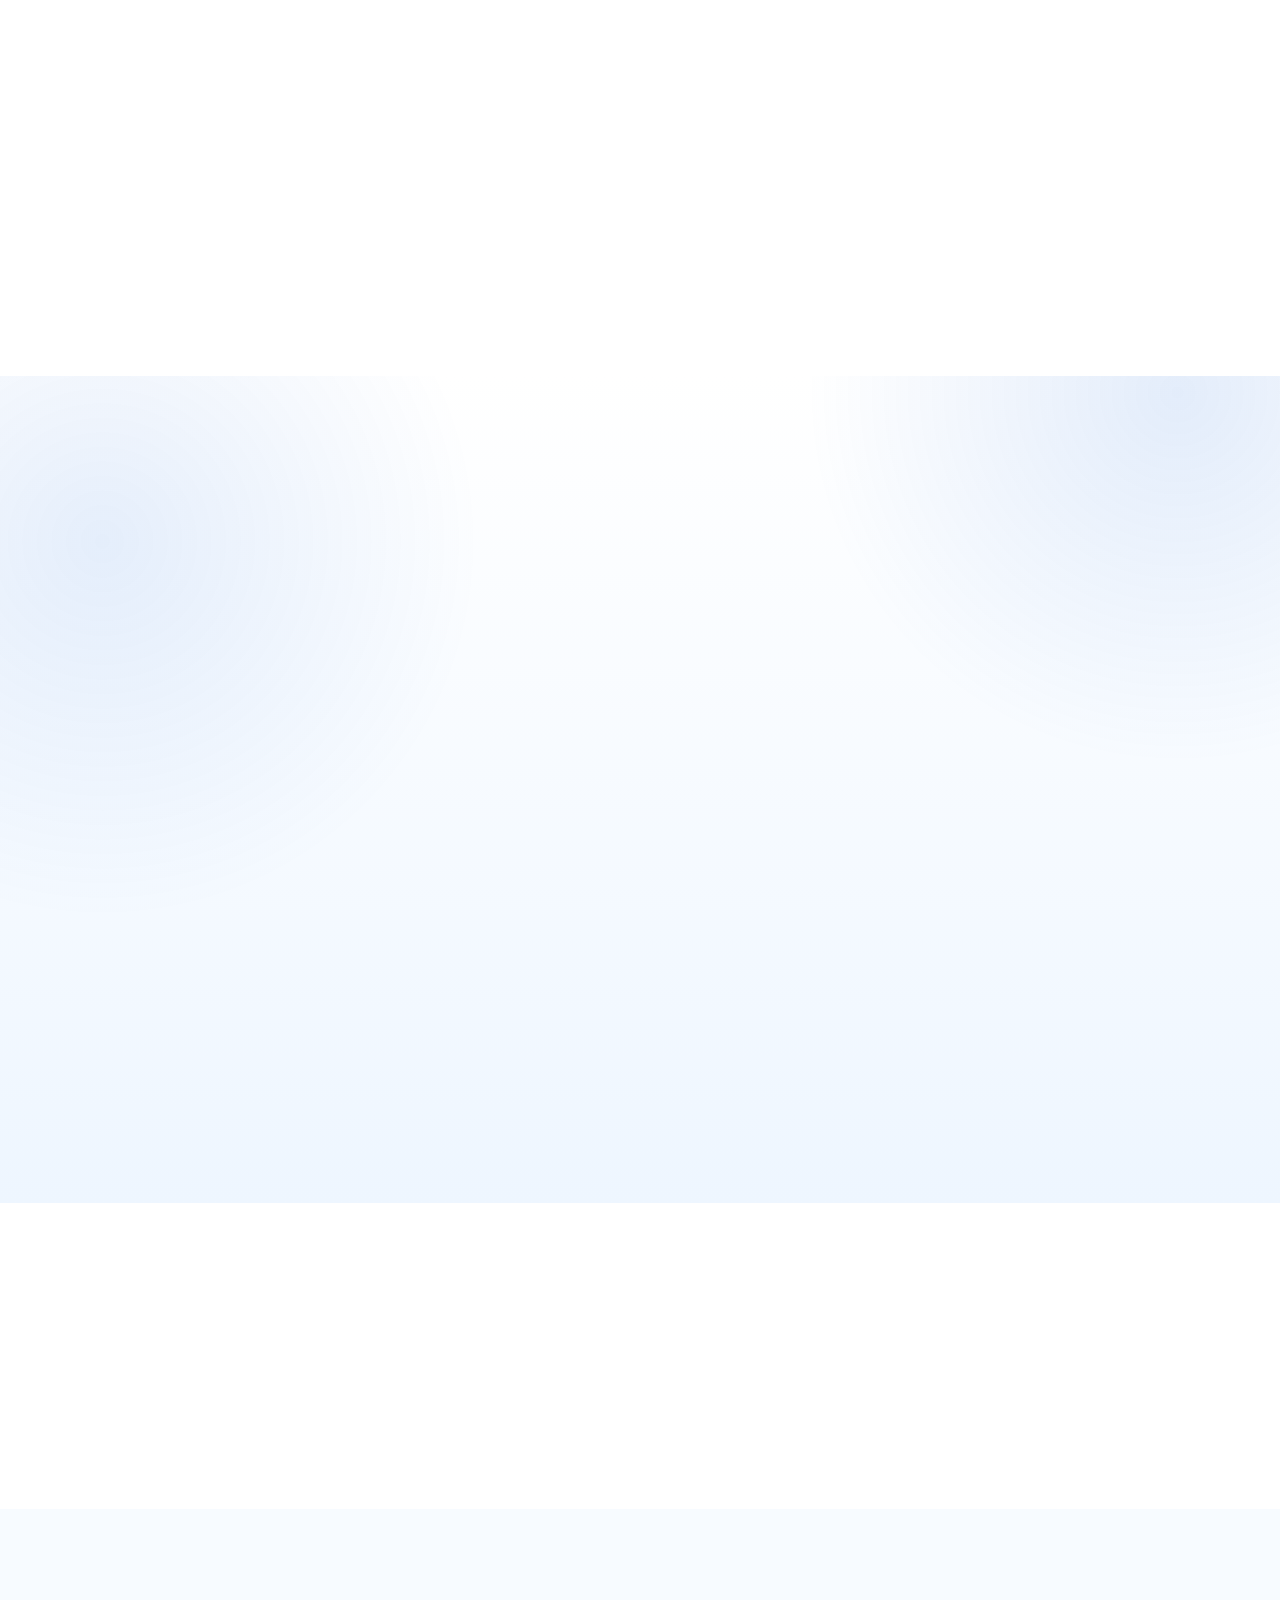
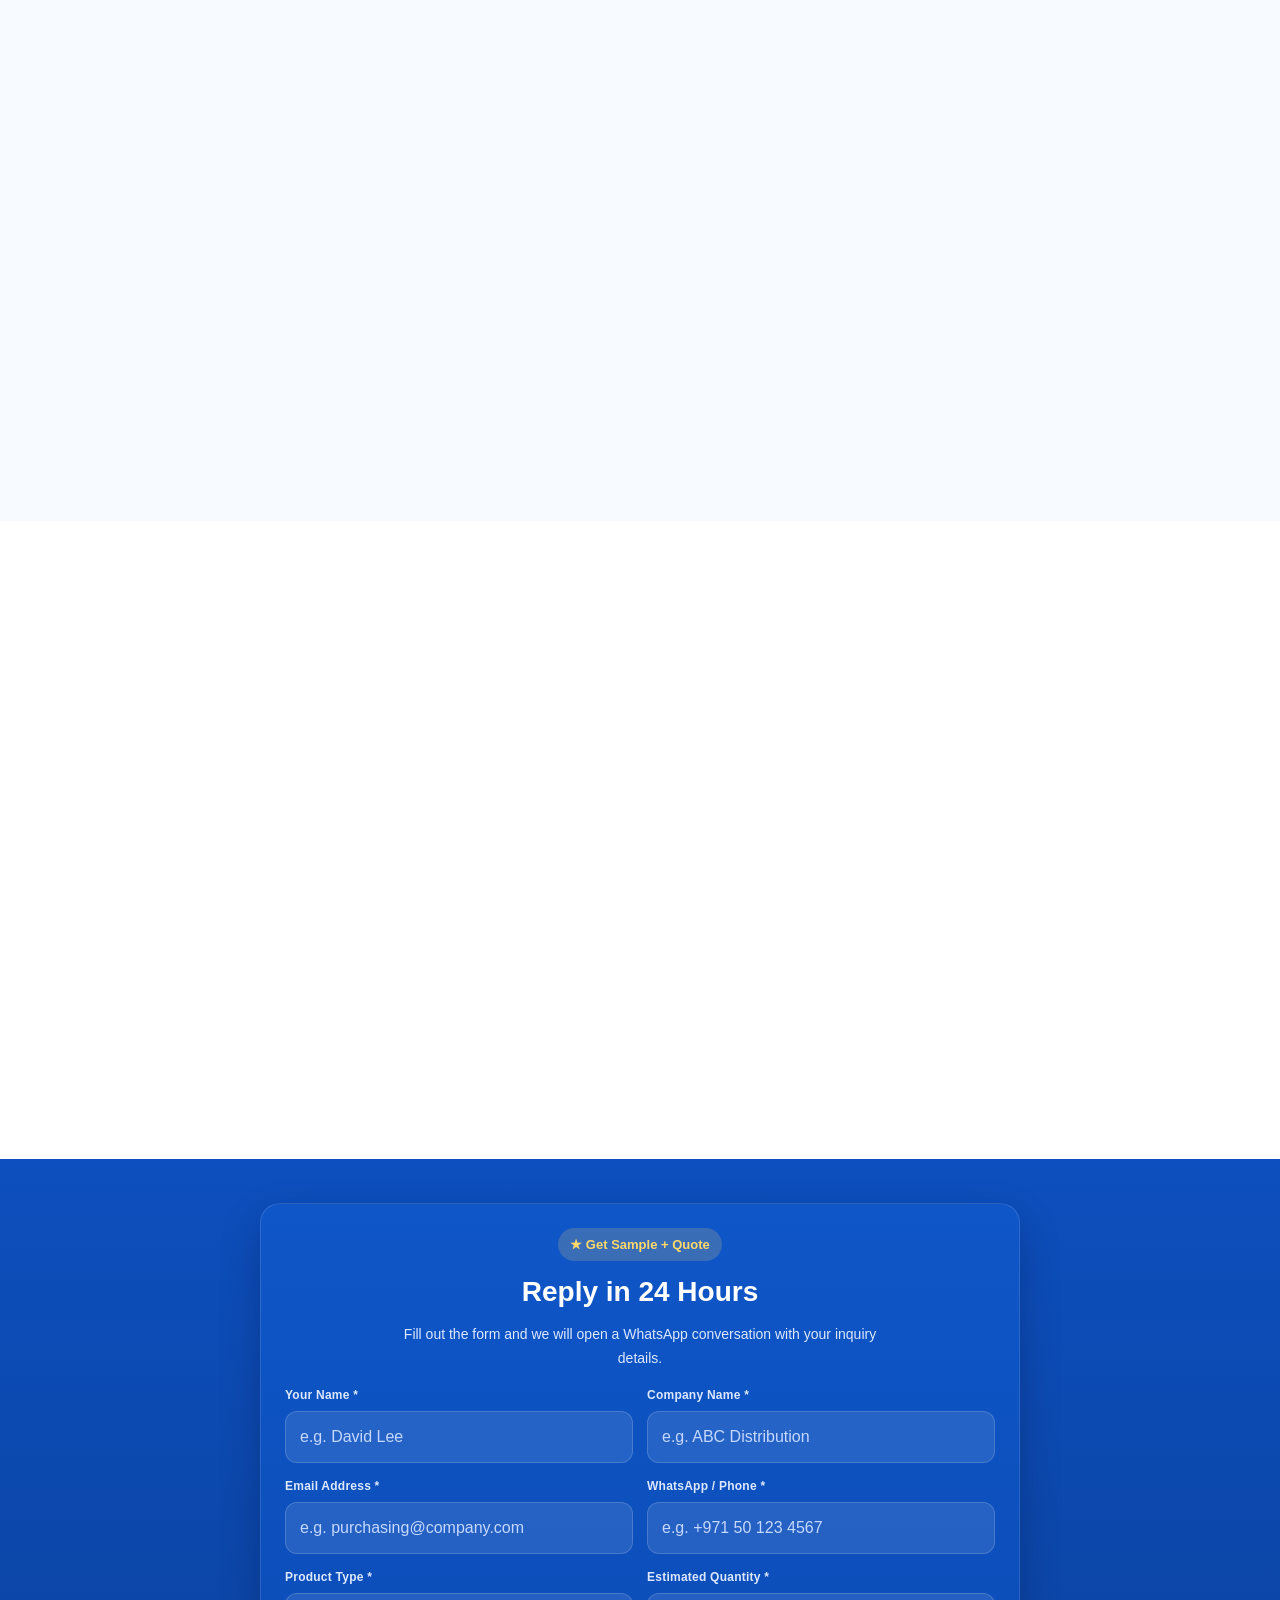
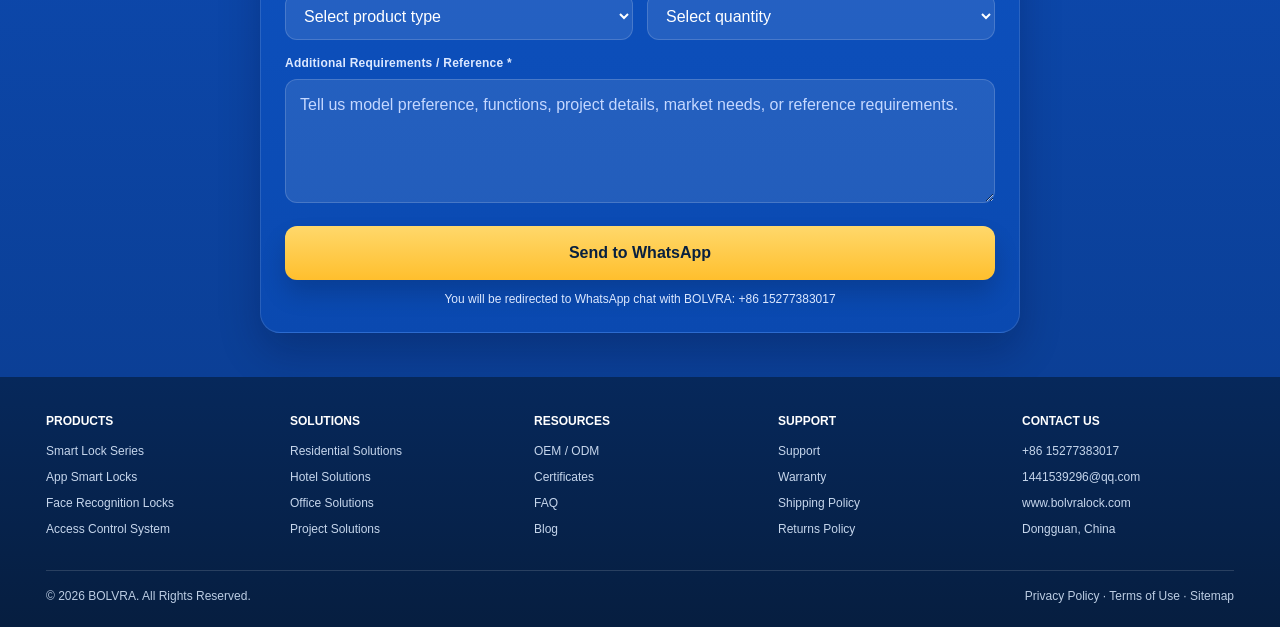
==== commit caf17f81: "Expand AEO content and improve product navigation" ====
--- a/index.html
+++ b/index.html
@@ -67,6 +67,16 @@
             "@type": "Question",
             "name": "Which app platforms are available for BOLVRA smart locks?",
             "acceptedAnswer": {"@type": "Answer", "text": "BOLVRA can support Tuya and TTLock app options for selected smart lock models, depending on project requirements and lock configuration."}
+          },
+          {
+            "@type": "Question",
+            "name": "What information should buyers prepare for a smart lock quotation?",
+            "acceptedAnswer": {"@type": "Answer", "text": "Prepare the target market, door material and thickness, required unlock methods, app needs, estimated quantity and any lock body or packaging requirements."}
+          },
+          {
+            "@type": "Question",
+            "name": "Can BOLVRA discuss different lock body configurations?",
+            "acceptedAnswer": {"@type": "Answer", "text": "For selected models, BOLVRA can discuss compatible lock body options based on the door and project requirements. The exact configuration should be confirmed before sampling or ordering."}
           }
         ]
       }
@@ -232,14 +242,14 @@
             <a class="sidebar-button" href="#contact">View All Products</a>
           </aside>
           <div class="product-grid" data-product-grid>
-            <article class="product-card product-card-clickable" tabindex="0" role="button" aria-label="View product details" data-category="all Face Door Lock hot"><img src="assets/images/optimized/face_alt.webp" alt="BVR-6100" loading="lazy" decoding="async"><h3>BVR-6100</h3><p>3D Face Recognition Lock</p><a data-interest="BVR-6100 3D Face Recognition Lock" data-product-page="true" href="product-bvr-6100.html">View Product</a></article>
-            <article class="product-card product-card-clickable" tabindex="0" role="button" aria-label="View product details" data-category="all Tuya APP Smart Lock Zigbee Door Lock Fingerprint Handle Lock hot"><img src="assets/images/optimized/finger_lever.webp" alt="BVR-6000" loading="lazy" decoding="async"><h3>BVR-6000</h3><p>WiFi Smart Handle Lock</p><a data-interest="BVR-6000 WiFi Smart Handle Lock" href="#contact">View More</a></article>
-            <article class="product-card product-card-clickable" tabindex="0" role="button" aria-label="View product details" data-category="all Fingerprint Handle Lock new"><img src="assets/images/optimized/alu_main.webp" alt="BVR-5200" loading="lazy" decoding="async"><h3>BVR-5200</h3><p>Fingerprint Door Lock</p><a data-interest="BVR-5200 Fingerprint Door Lock" data-product-page="true" href="product-bvr-5200.html">View Product</a></article>
-            <article class="product-card product-card-clickable" tabindex="0" role="button" aria-label="View product details" data-category="all Fingerprint Handle Lock"><img src="assets/images/optimized/face_slim.webp" alt="BVR-3100" loading="lazy" decoding="async"><h3>BVR-3100</h3><p>Mechanical Key Lock</p><a data-interest="BVR-3100 Mechanical Key Lock" href="#contact">View More</a></article>
-            <article class="product-card product-card-clickable" tabindex="0" role="button" aria-label="View product details" data-category="all Face Door Lock new"><img src="assets/images/optimized/face_black.webp" alt="BVR-9300" loading="lazy" decoding="async"><h3>BVR-9300</h3><p>Sliding Door Lock</p><a data-interest="BVR-9300 Sliding Door Lock" href="#contact">View More</a></article>
-            <article class="product-card product-card-clickable" tabindex="0" role="button" aria-label="View product details" data-category="all Aluminum Profile Smart Lock new"><img src="assets/images/optimized/alu_slim.webp" alt="BVR-8200" loading="lazy" decoding="async"><h3>BVR-8200</h3><p>Glass Door Lock</p><a data-interest="BVR-8200 Glass Door Lock" data-product-page="true" href="product-bvr-8200.html">View Product</a></article>
-            <article class="product-card product-card-clickable" tabindex="0" role="button" aria-label="View product details" data-category="all Tuya APP Smart Lock Zigbee Door Lock hot"><img src="assets/images/optimized/rim_main.webp" alt="BVR-7100" loading="lazy" decoding="async"><h3>BVR-7100</h3><p>Tuya WiFi Lock</p><a data-interest="BVR-7100 Tuya WiFi Lock" data-product-page="true" href="product-bvr-7100.html">View Product</a></article>
-            <article class="product-card product-card-clickable" tabindex="0" role="button" aria-label="View product details" data-category="all Access Control Zigbee Door Lock new"><img src="assets/images/optimized/finger_main.webp" alt="BVR-3000" loading="lazy" decoding="async"><h3>BVR-3000</h3><p>Smart Padlock</p><a data-interest="BVR-3000 Smart Padlock" href="#contact">View More</a></article>
+            <article class="product-card product-card-clickable" data-category="all Face Door Lock hot"><img src="assets/images/optimized/face_alt.webp" alt="BVR-6100" loading="lazy" decoding="async"><h3>BVR-6100</h3><p>3D Face Recognition Lock</p><a data-interest="BVR-6100 3D Face Recognition Lock" data-product-page="true" href="product-bvr-6100.html">View Product</a></article>
+            <article class="product-card product-card-clickable" data-category="all Tuya APP Smart Lock Zigbee Door Lock Fingerprint Handle Lock hot"><img src="assets/images/optimized/finger_lever.webp" alt="BVR-6000" loading="lazy" decoding="async"><h3>BVR-6000</h3><p>WiFi Smart Handle Lock</p><a data-interest="BVR-6000 WiFi Smart Handle Lock" href="#contact">View More</a></article>
+            <article class="product-card product-card-clickable" data-category="all Fingerprint Handle Lock new"><img src="assets/images/optimized/alu_main.webp" alt="BVR-5200" loading="lazy" decoding="async"><h3>BVR-5200</h3><p>Fingerprint Door Lock</p><a data-interest="BVR-5200 Fingerprint Door Lock" data-product-page="true" href="product-bvr-5200.html">View Product</a></article>
+            <article class="product-card product-card-clickable" data-category="all Fingerprint Handle Lock"><img src="assets/images/optimized/face_slim.webp" alt="BVR-3100" loading="lazy" decoding="async"><h3>BVR-3100</h3><p>Mechanical Key Lock</p><a data-interest="BVR-3100 Mechanical Key Lock" href="#contact">View More</a></article>
+            <article class="product-card product-card-clickable" data-category="all Face Door Lock new"><img src="assets/images/optimized/face_black.webp" alt="BVR-9300" loading="lazy" decoding="async"><h3>BVR-9300</h3><p>Sliding Door Lock</p><a data-interest="BVR-9300 Sliding Door Lock" href="#contact">View More</a></article>
+            <article class="product-card product-card-clickable" data-category="all Aluminum Profile Smart Lock new"><img src="assets/images/optimized/alu_slim.webp" alt="BVR-8200" loading="lazy" decoding="async"><h3>BVR-8200</h3><p>Glass Door Lock</p><a data-interest="BVR-8200 Glass Door Lock" data-product-page="true" href="product-bvr-8200.html">View Product</a></article>
+            <article class="product-card product-card-clickable" data-category="all Tuya APP Smart Lock Zigbee Door Lock hot"><img src="assets/images/optimized/rim_main.webp" alt="BVR-7100" loading="lazy" decoding="async"><h3>BVR-7100</h3><p>Tuya WiFi Lock</p><a data-interest="BVR-7100 Tuya WiFi Lock" data-product-page="true" href="product-bvr-7100.html">View Product</a></article>
+            <article class="product-card product-card-clickable" data-category="all Access Control Zigbee Door Lock new"><img src="assets/images/optimized/finger_main.webp" alt="BVR-3000" loading="lazy" decoding="async"><h3>BVR-3000</h3><p>Smart Padlock</p><a data-interest="BVR-3000 Smart Padlock" href="#contact">View More</a></article>
           </div>
         </div>
       </div>
@@ -473,6 +483,14 @@
             <h3>How do buyers choose the right lock body?</h3>
             <p>For project orders, buyers should confirm door material, door thickness, opening direction, mortise size and required unlock methods before selecting a smart lock model.</p>
           </article>
+          <article>
+            <h3>What information should buyers prepare for a quotation?</h3>
+            <p>Prepare the target market, door material and thickness, required unlock methods, app needs, estimated quantity and any lock body or packaging requirements.</p>
+          </article>
+          <article>
+            <h3>Can BOLVRA discuss different lock body configurations?</h3>
+            <p>For selected models, we can discuss compatible lock body options based on the door and project requirements. Confirm the exact configuration before sampling or ordering.</p>
+          </article>
         </div>
       </div>
     </section>
@@ -499,6 +517,12 @@
             <h3>Smart Lock Mortise Body Compatibility for Projects</h3>
             <p>Mortise compatibility affects installation speed, door fit and after-sales risk. Confirm lock body model, backset, latch direction and door thickness early.</p>
             <a href="blog-mortise-compatibility.html">Read Compatibility Guide</a>
+          </article>
+          <article>
+            <span>Quality Control</span>
+            <h3>Smart Lock Factory Quality Control Checklist</h3>
+            <p>Review incoming parts, assembly checks, functional testing, aging tests and shipment documentation before scaling a B2B smart lock order.</p>
+            <a href="blog-smart-lock-quality-control.html">Read QC Checklist</a>
           </article>
         </div>
       </div>
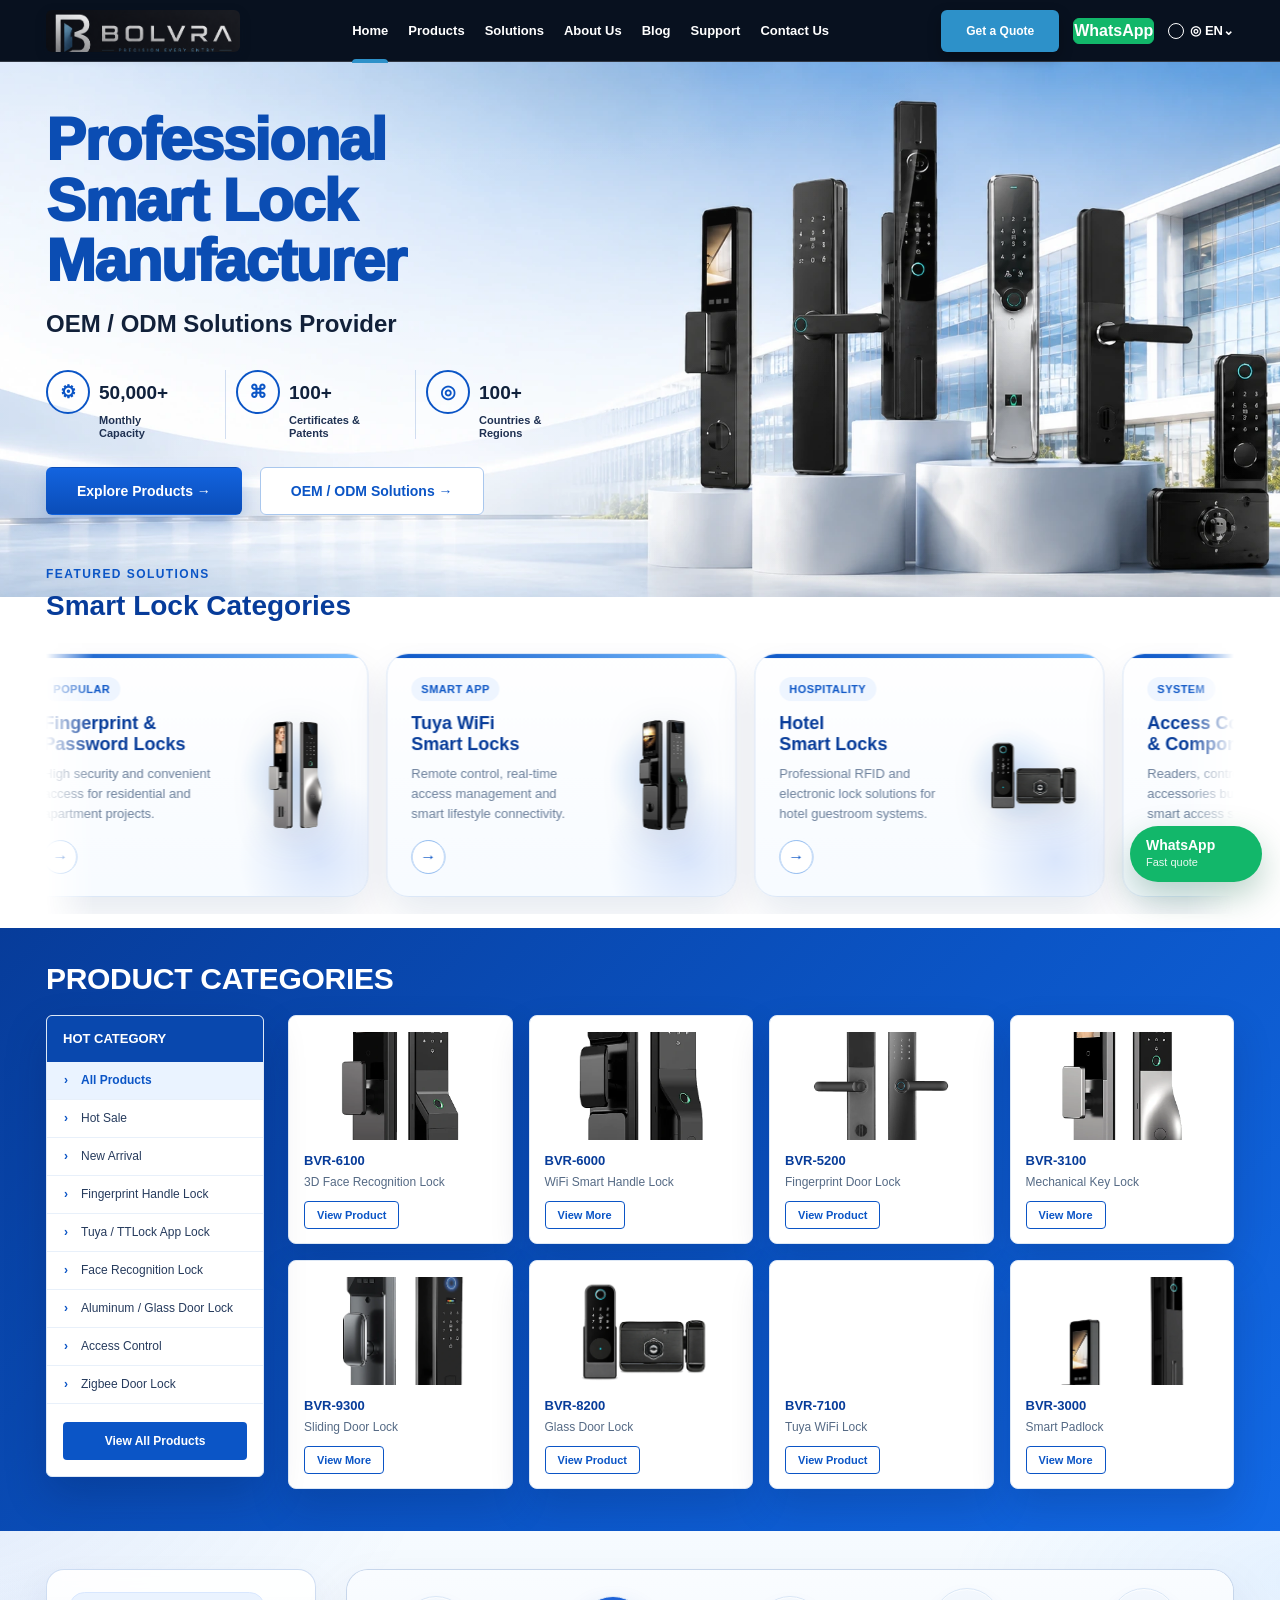
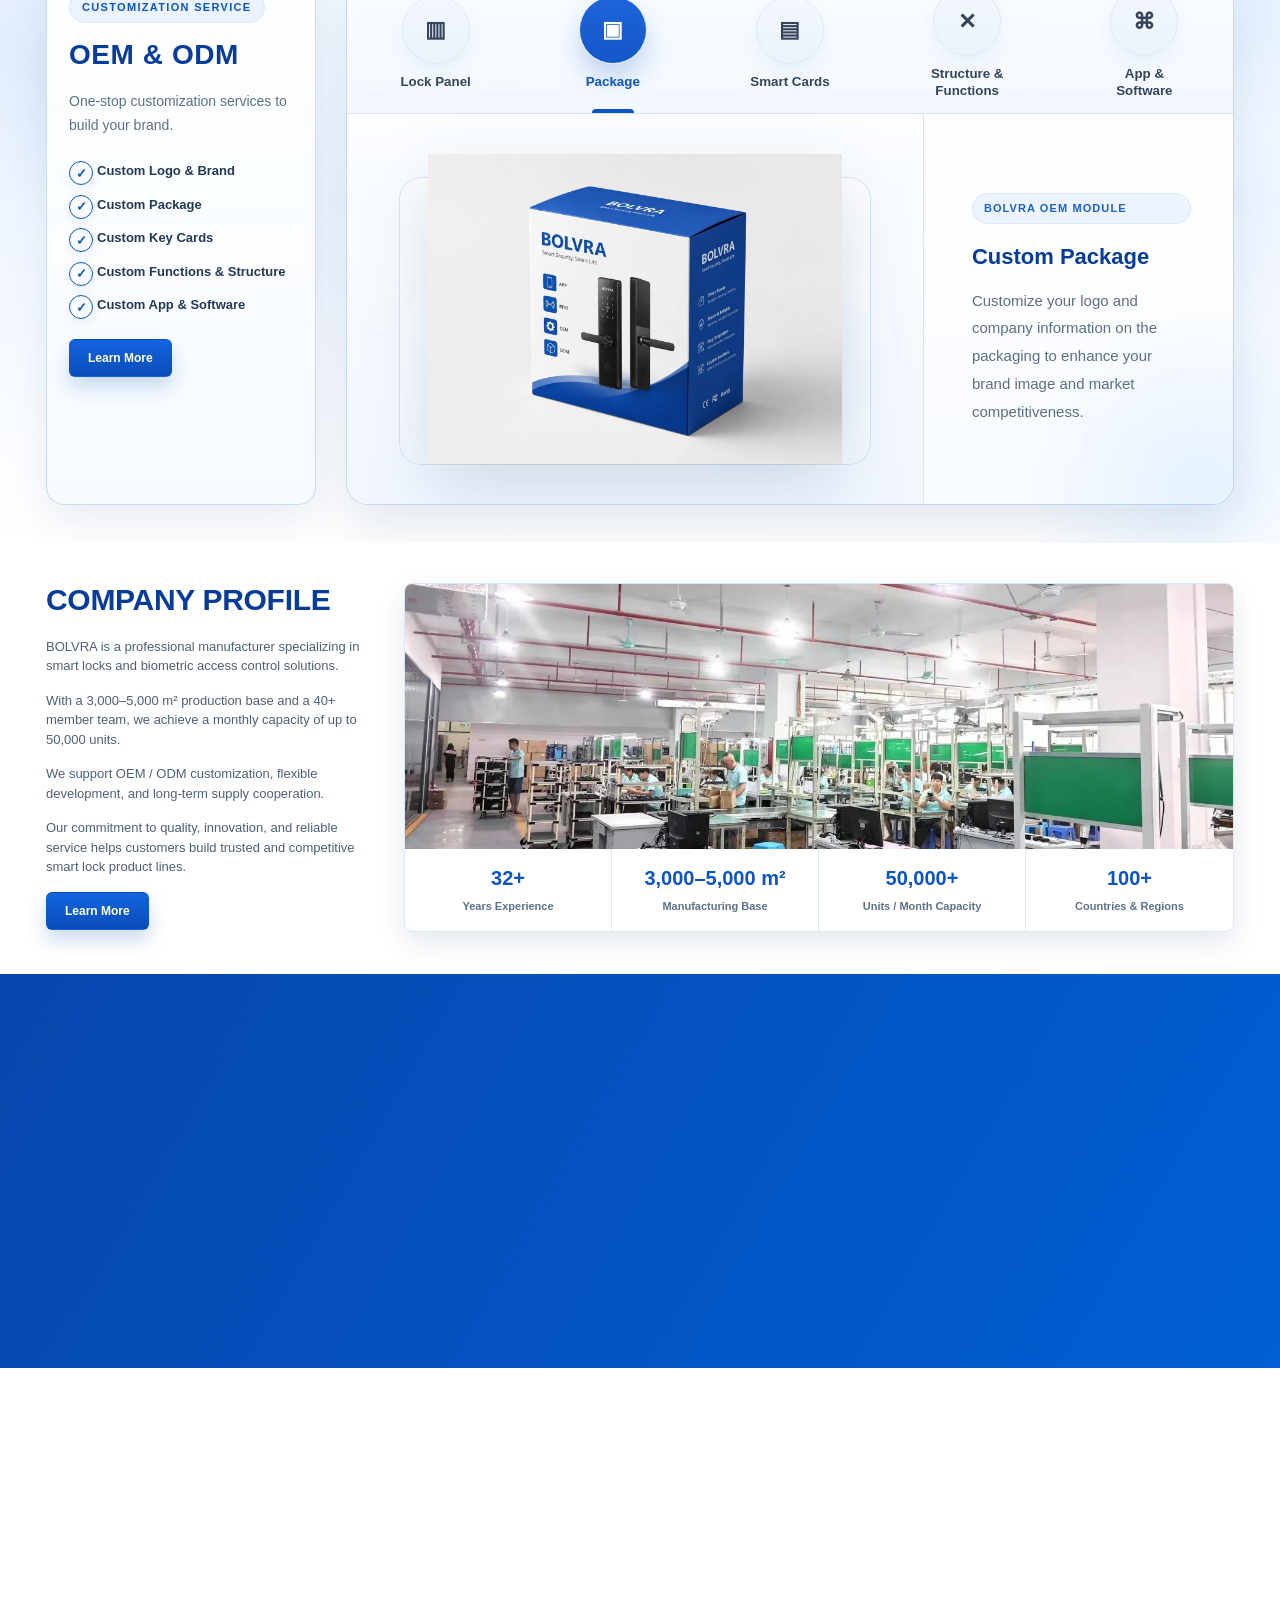
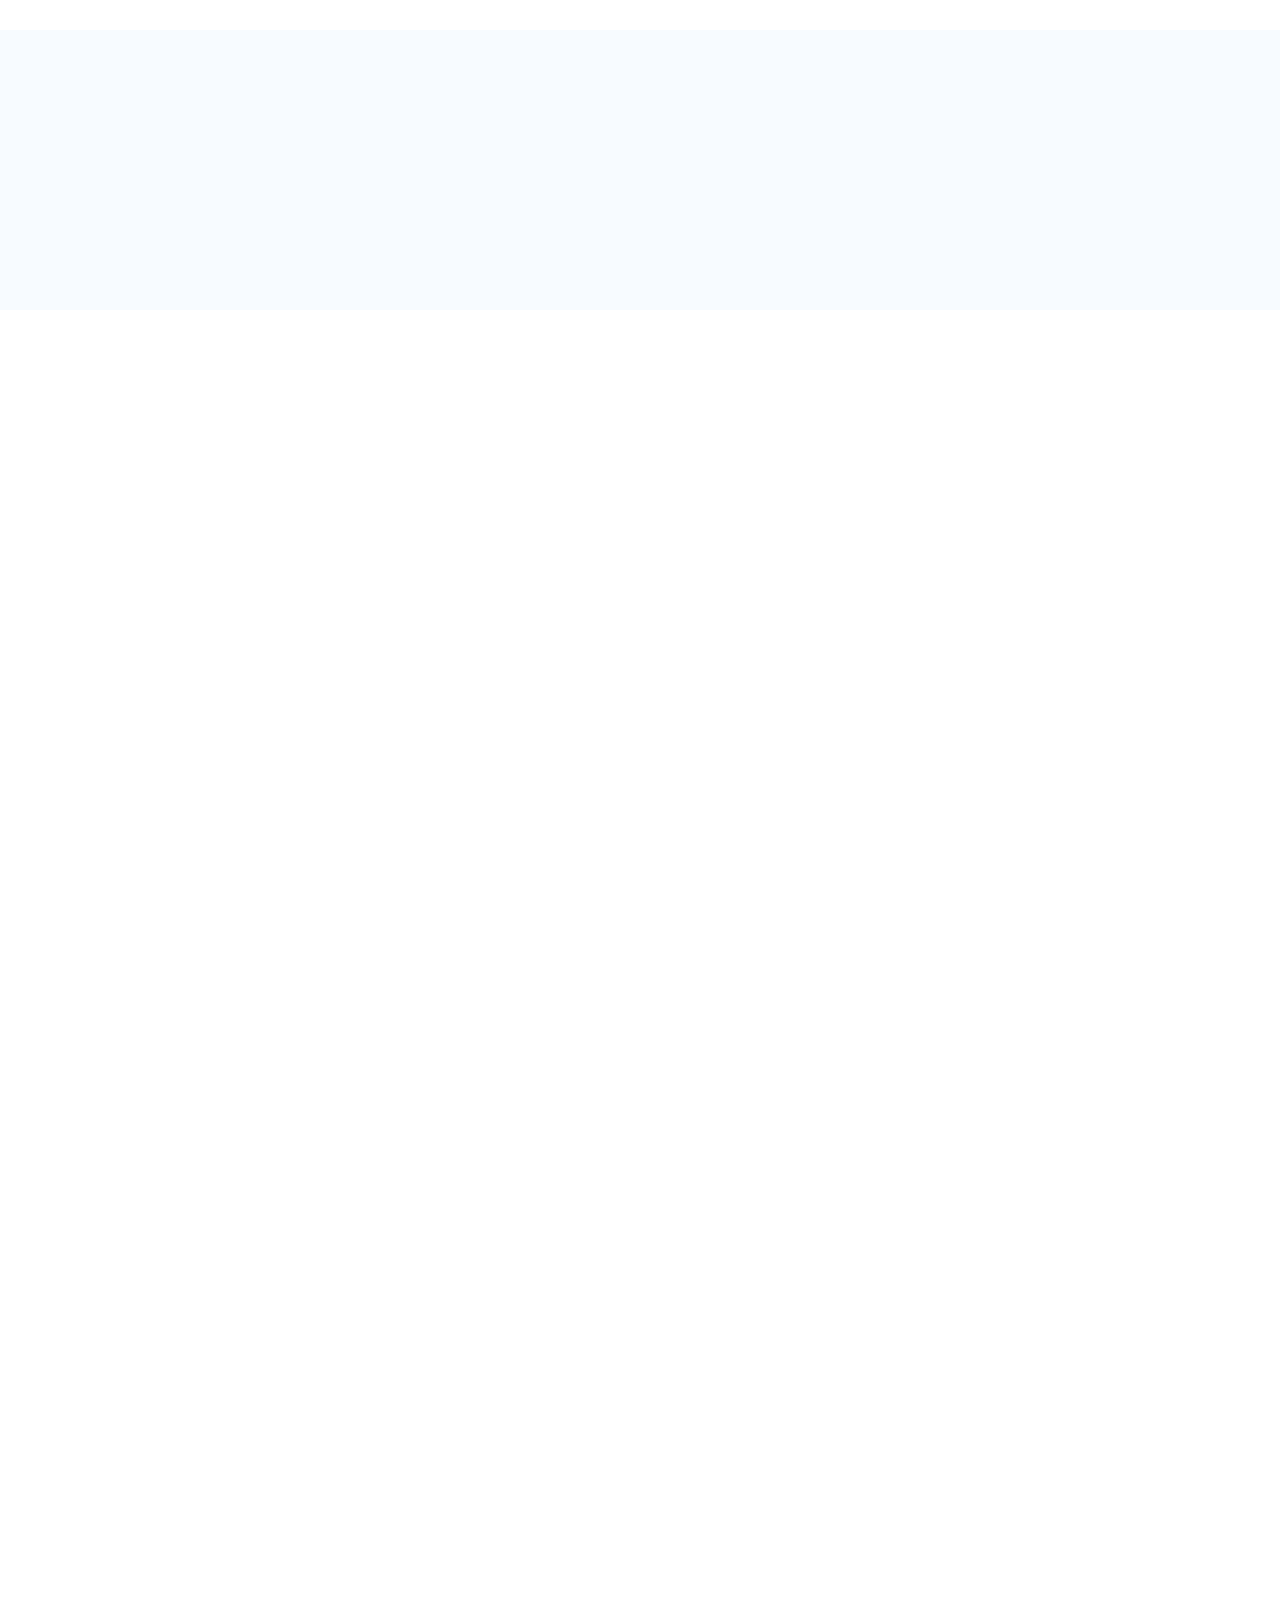
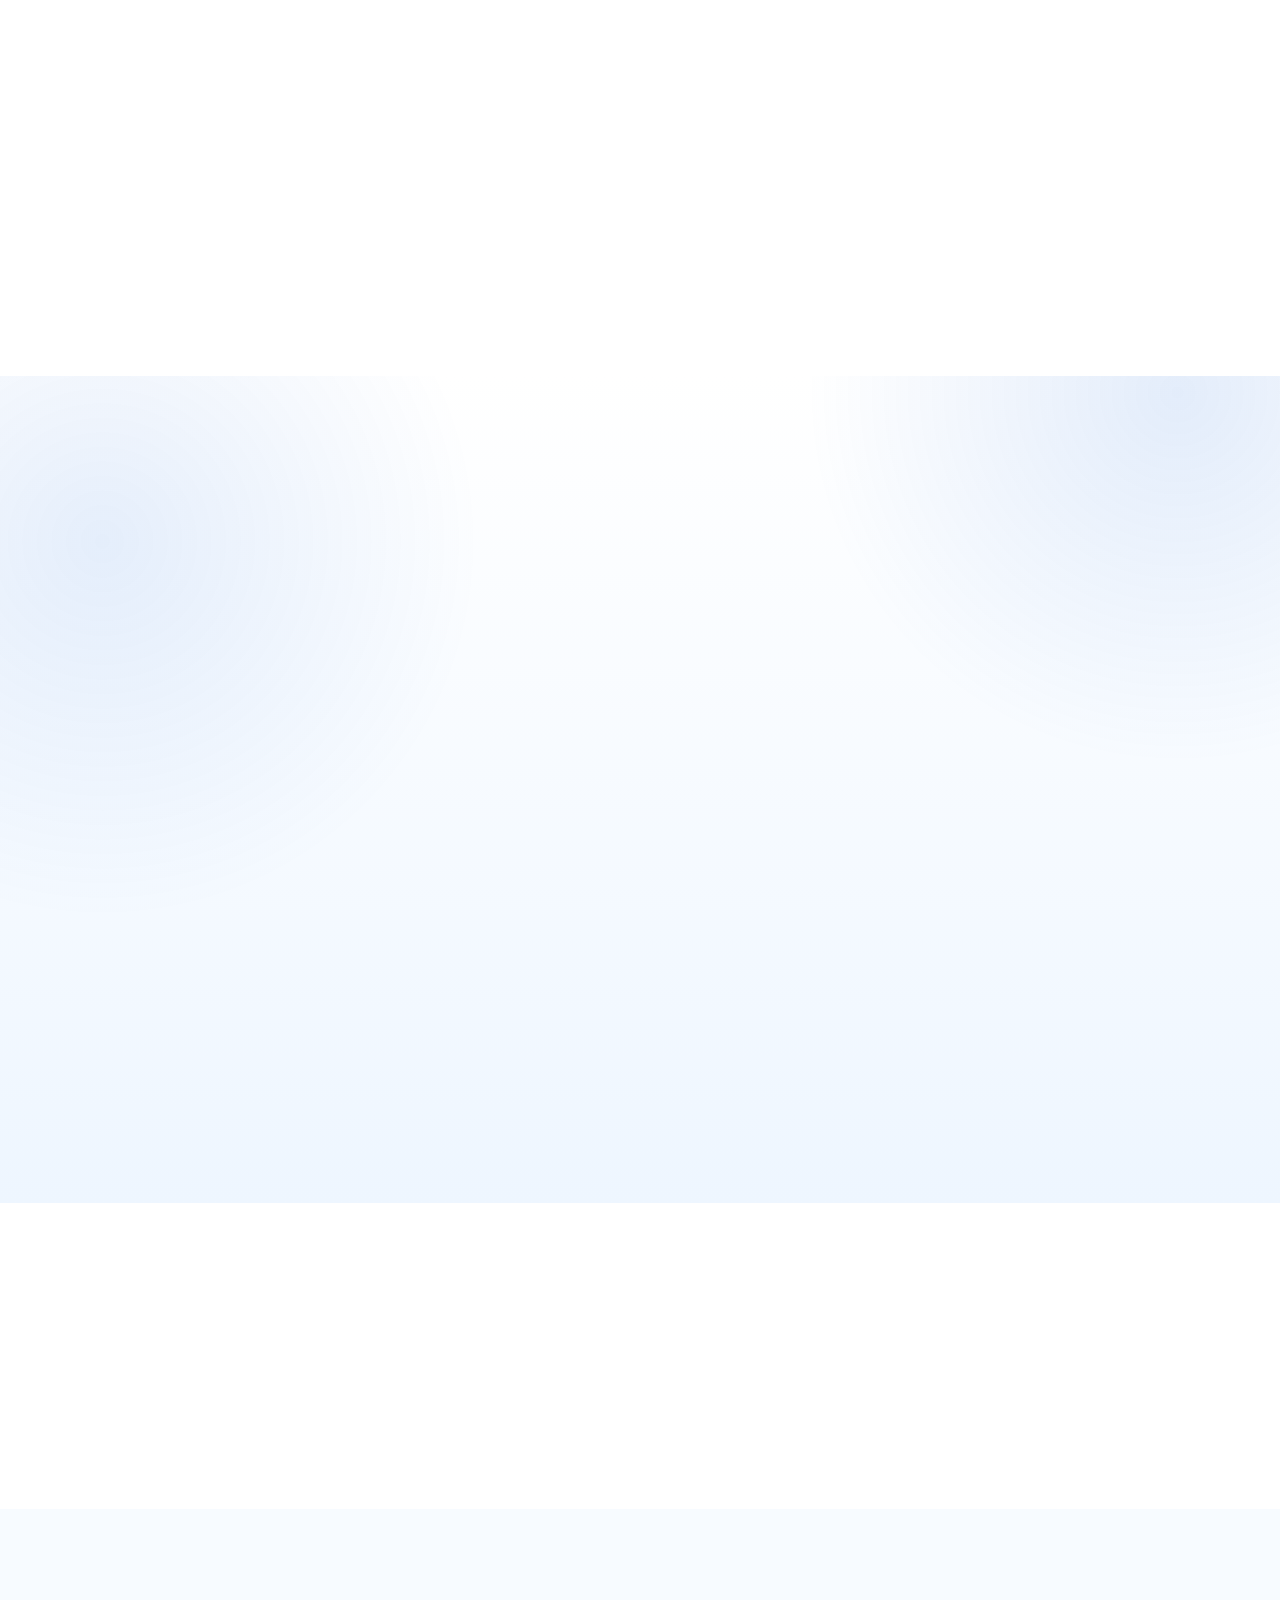
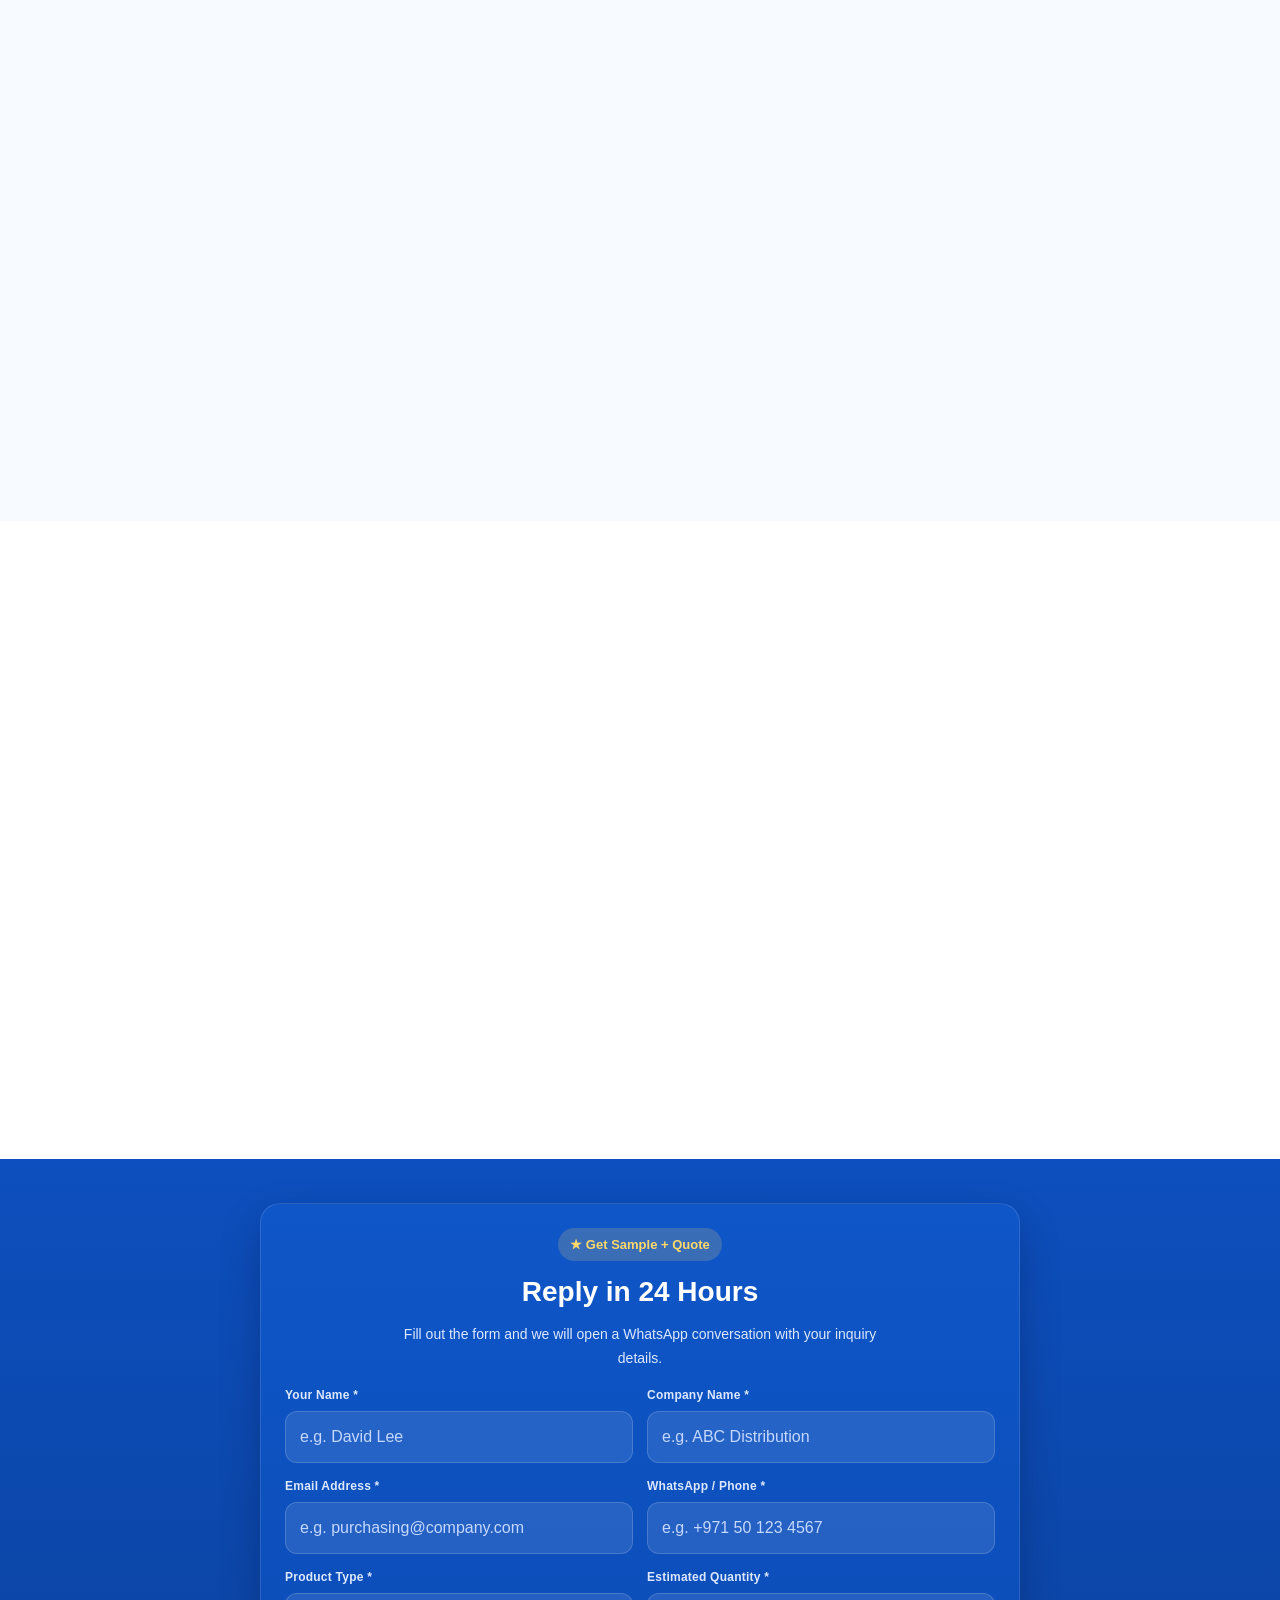
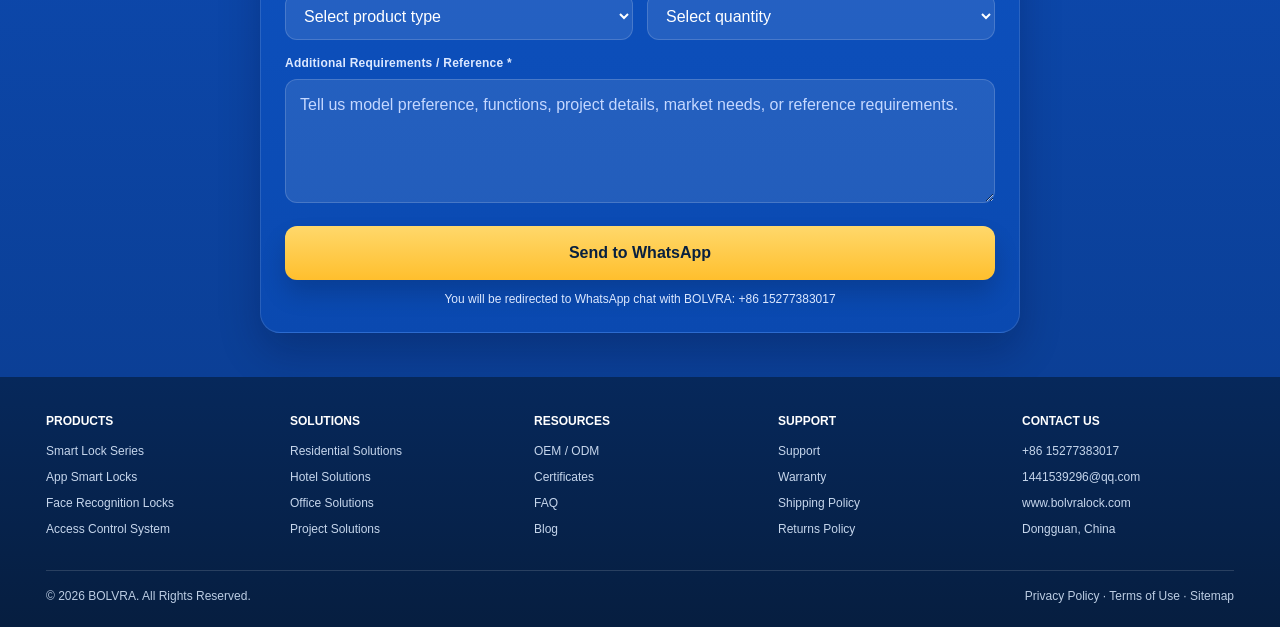
==== commit cb4f7bff: "Polish homepage sharing and accessible navigation" ====
--- a/index.html
+++ b/index.html
@@ -12,7 +12,12 @@
   <meta property="og:description" content="OEM/ODM smart lock manufacturer for fingerprint, Tuya, TTLock, face recognition, hotel and access control projects." />
   <meta property="og:url" content="https://www.bolvralock.com/" />
   <meta property="og:image" content="https://www.bolvralock.com/assets/images/hero/hero-bg-clean.webp" />
+  <meta property="og:image:alt" content="BOLVRA smart lock manufacturer and OEM ODM solutions" />
   <meta name="twitter:card" content="summary_large_image" />
+  <meta name="twitter:title" content="BOLVRA Smart Lock Manufacturer | OEM ODM Door Lock Supplier" />
+  <meta name="twitter:description" content="OEM/ODM smart lock manufacturer for fingerprint, Tuya, TTLock, face recognition, hotel and access control projects." />
+  <meta name="twitter:image" content="https://www.bolvralock.com/assets/images/hero/hero-bg-clean.webp" />
+  <meta name="twitter:image:alt" content="BOLVRA smart lock manufacturer and OEM ODM solutions" />
   <script type="application/ld+json">
   {
     "@context": "https://schema.org",
@@ -603,7 +608,7 @@
       <div><h3>SUPPORT</h3><a href="support.html">Support</a><a href="warranty.html">Warranty</a><a href="shipping-policy.html">Shipping Policy</a><a href="returns-policy.html">Returns Policy</a></div>
       <div><h3>CONTACT US</h3><a href="https://wa.me/8615277383017" target="_blank" rel="noopener">+86 15277383017</a><a href="mailto:1441539296@qq.com">1441539296@qq.com</a><a href="https://www.bolvralock.com/">www.bolvralock.com</a><a>Dongguan, China</a></div>
     </div>
-    <div class="container footer-bottom"><span>© 2026 BOLVRA. All Rights Reserved.</span><span>Privacy Policy · Terms of Use · Sitemap</span></div>
+    <div class="container footer-bottom"><span>© 2026 BOLVRA. All Rights Reserved.</span><span>Privacy Policy · Terms of Use · <a href="sitemap.xml">Sitemap</a></span></div>
   </footer>
 
 
--- a/assets/css/styles.css
+++ b/assets/css/styles.css
@@ -969,6 +969,7 @@
 /* V33: product detail modal with WhatsApp quote */
 .product-card-clickable{cursor:pointer}
 .product-card-clickable:focus-visible{outline:3px solid #5fd7ff;outline-offset:3px}
+.cat-link:focus-visible,.oem-tab:focus-visible,.product-card a:focus-visible,.btn:focus-visible{outline:3px solid #5fd7ff;outline-offset:3px}
 body.product-modal-open{overflow:hidden}
 .product-modal{
   position:fixed;
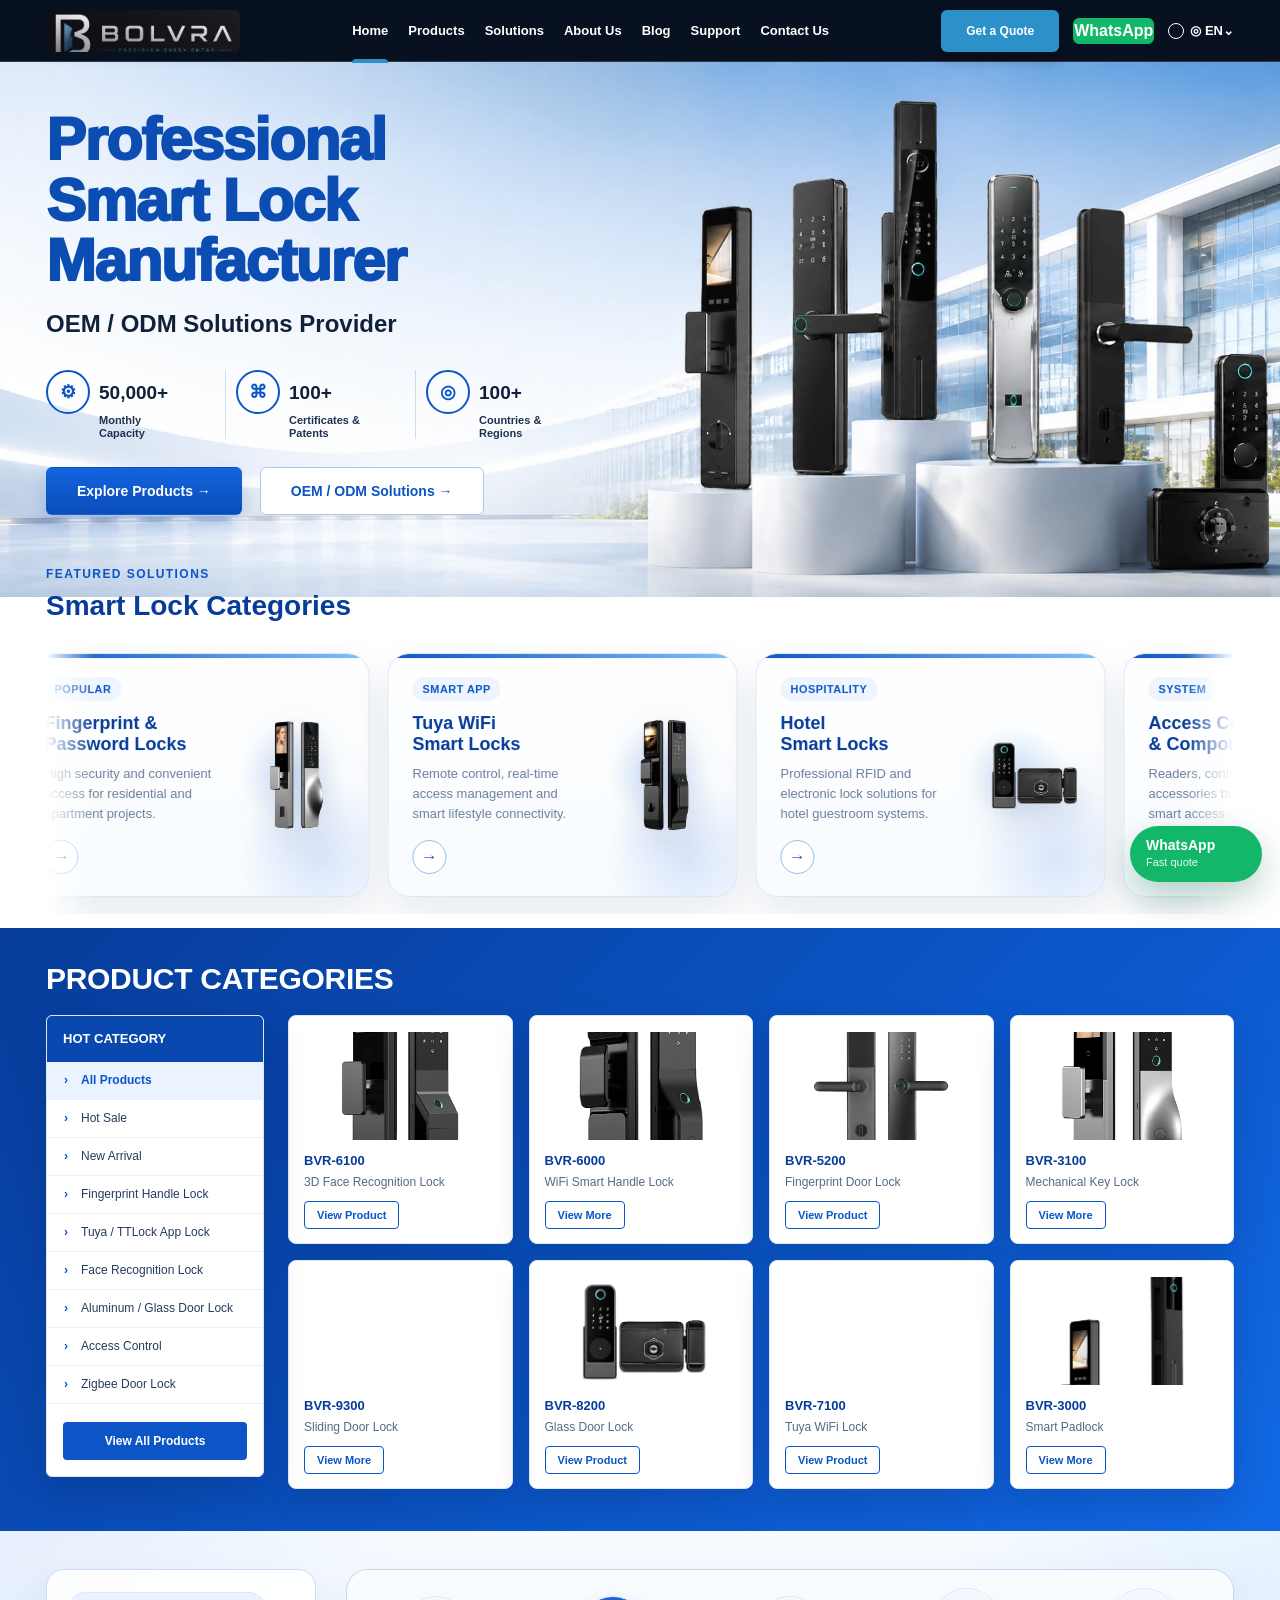
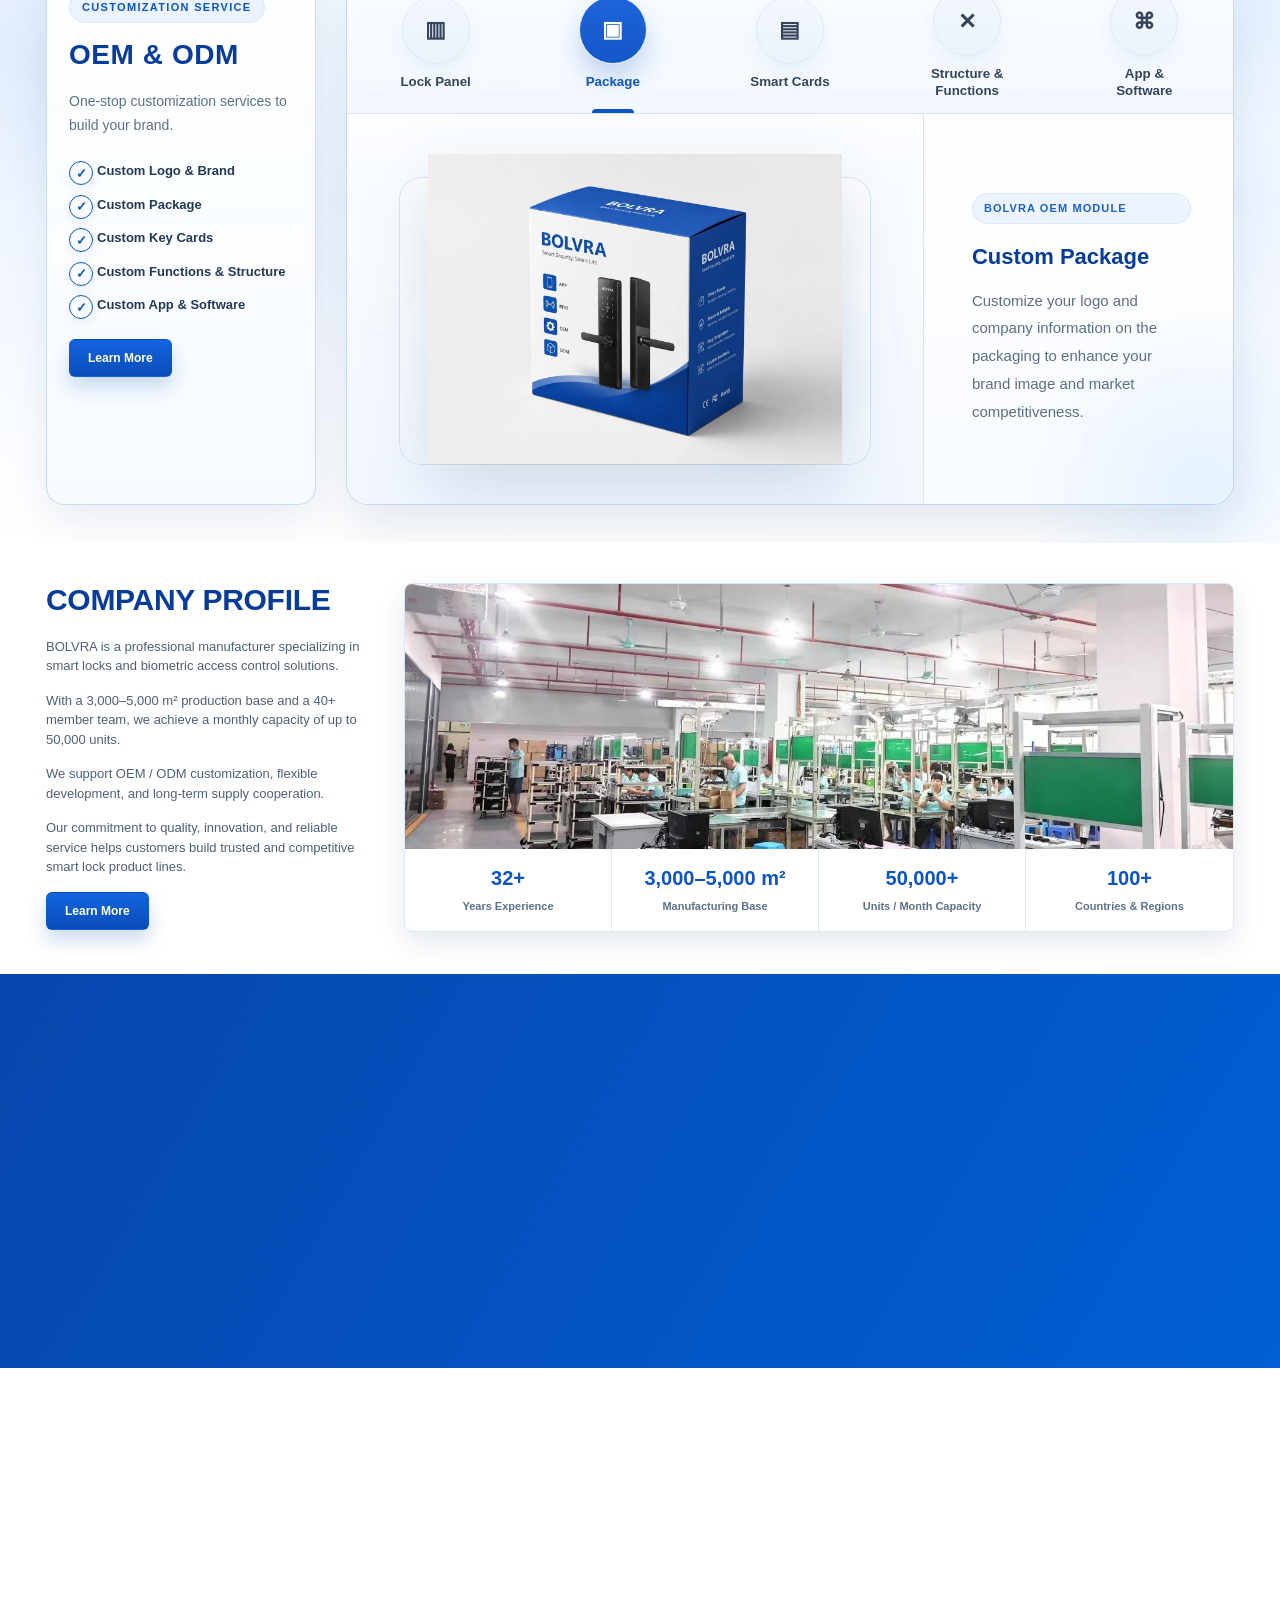
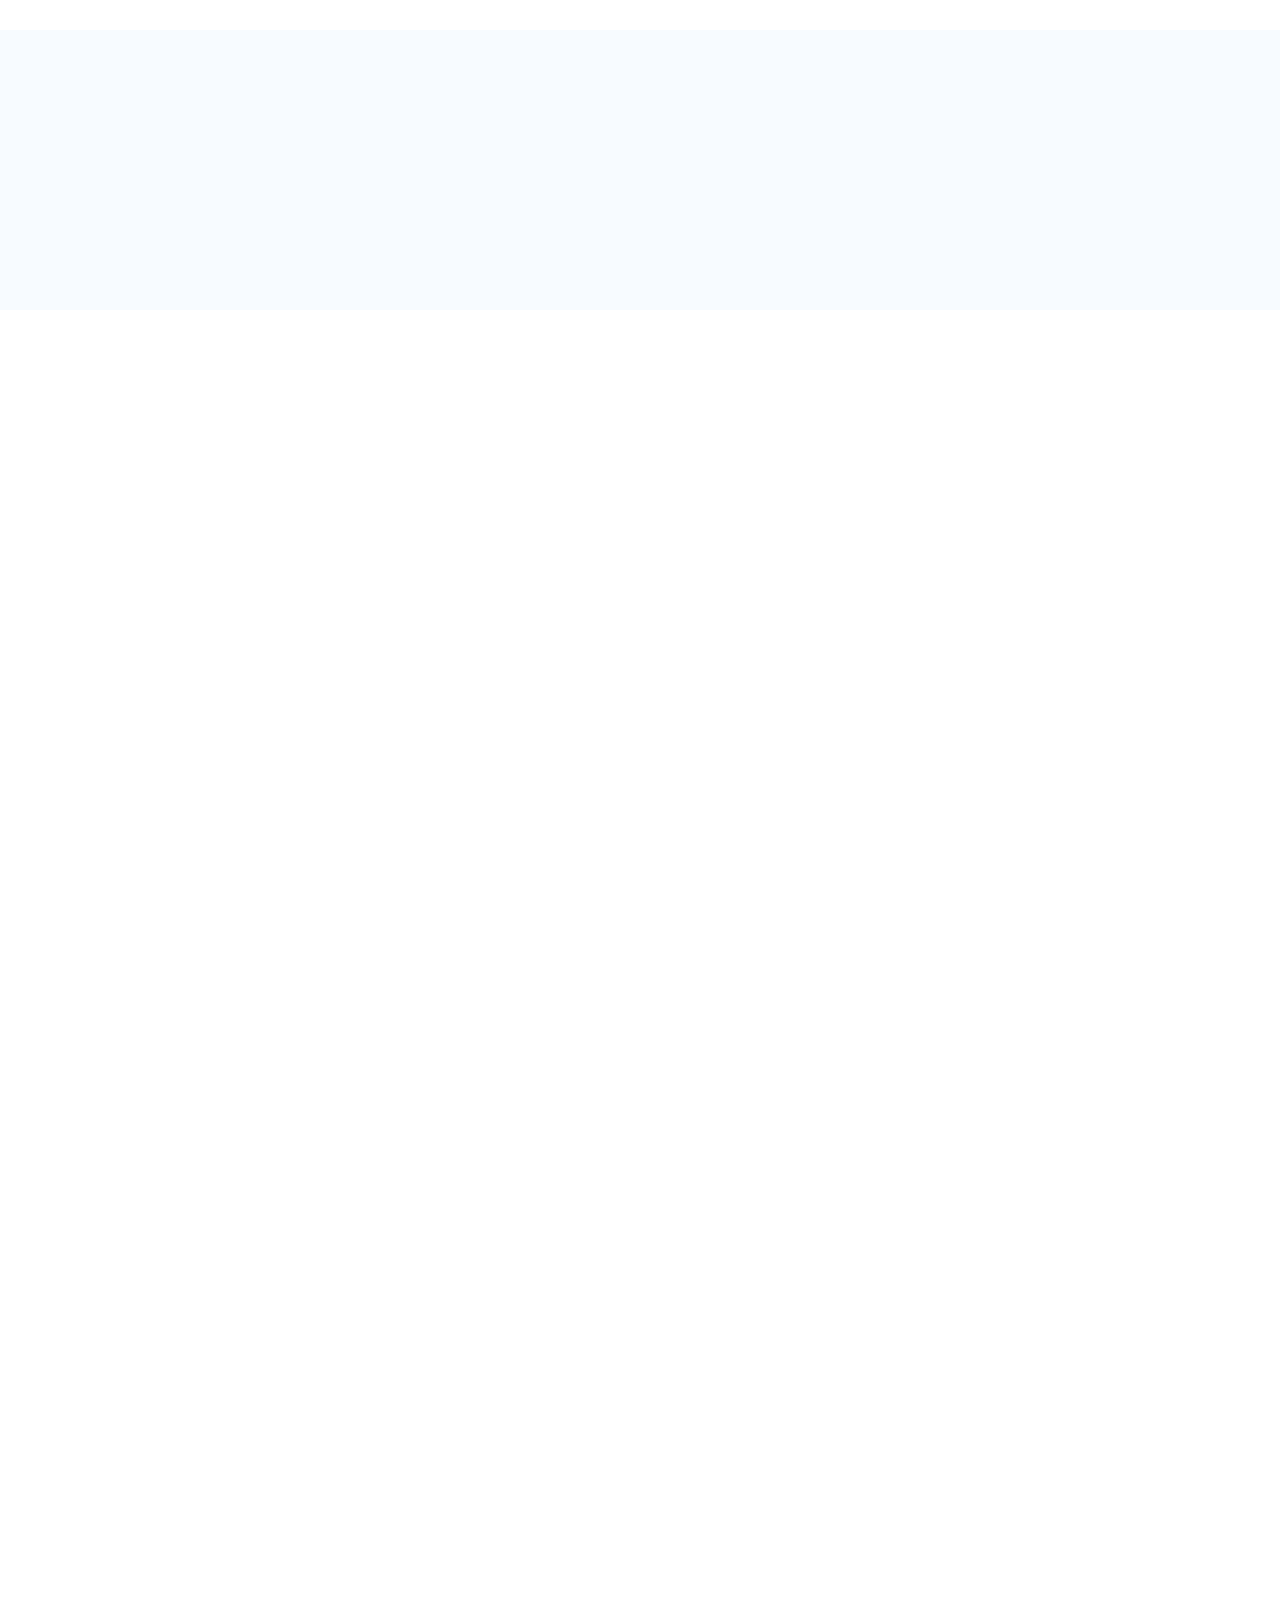
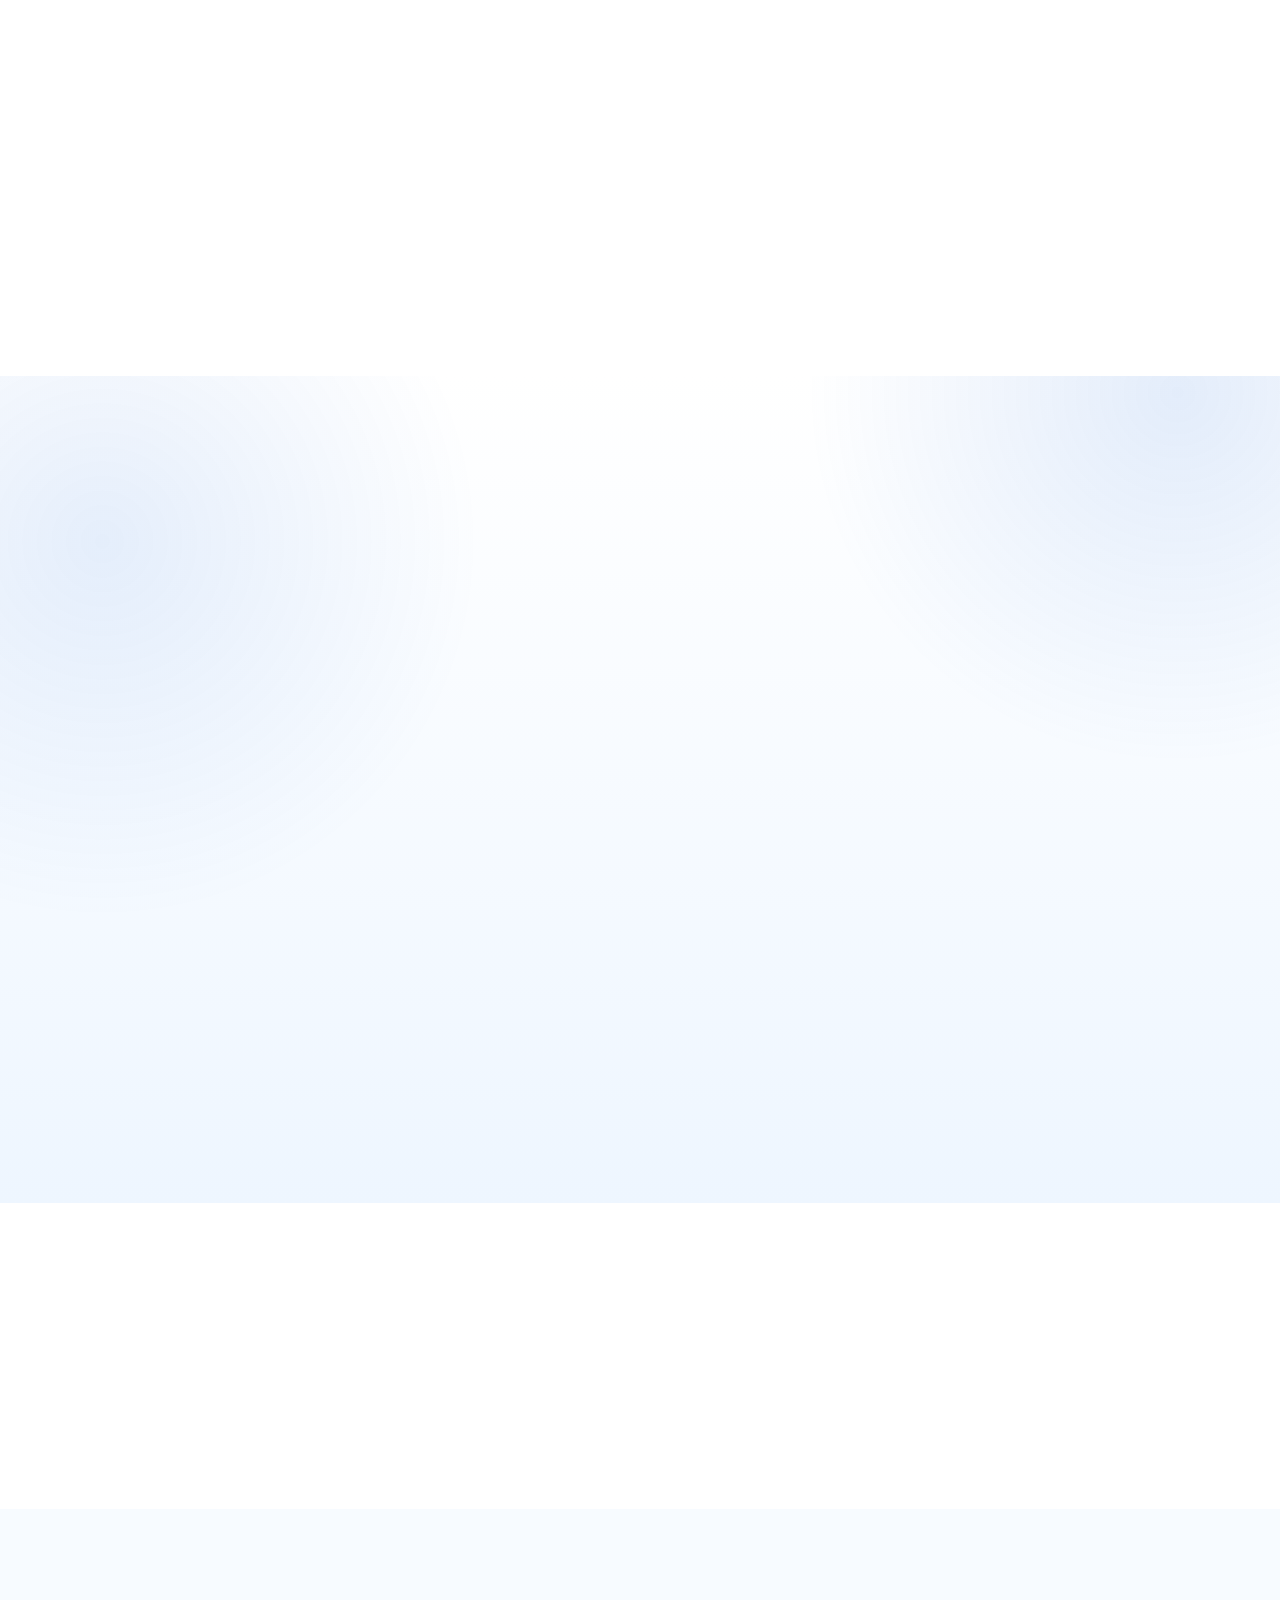
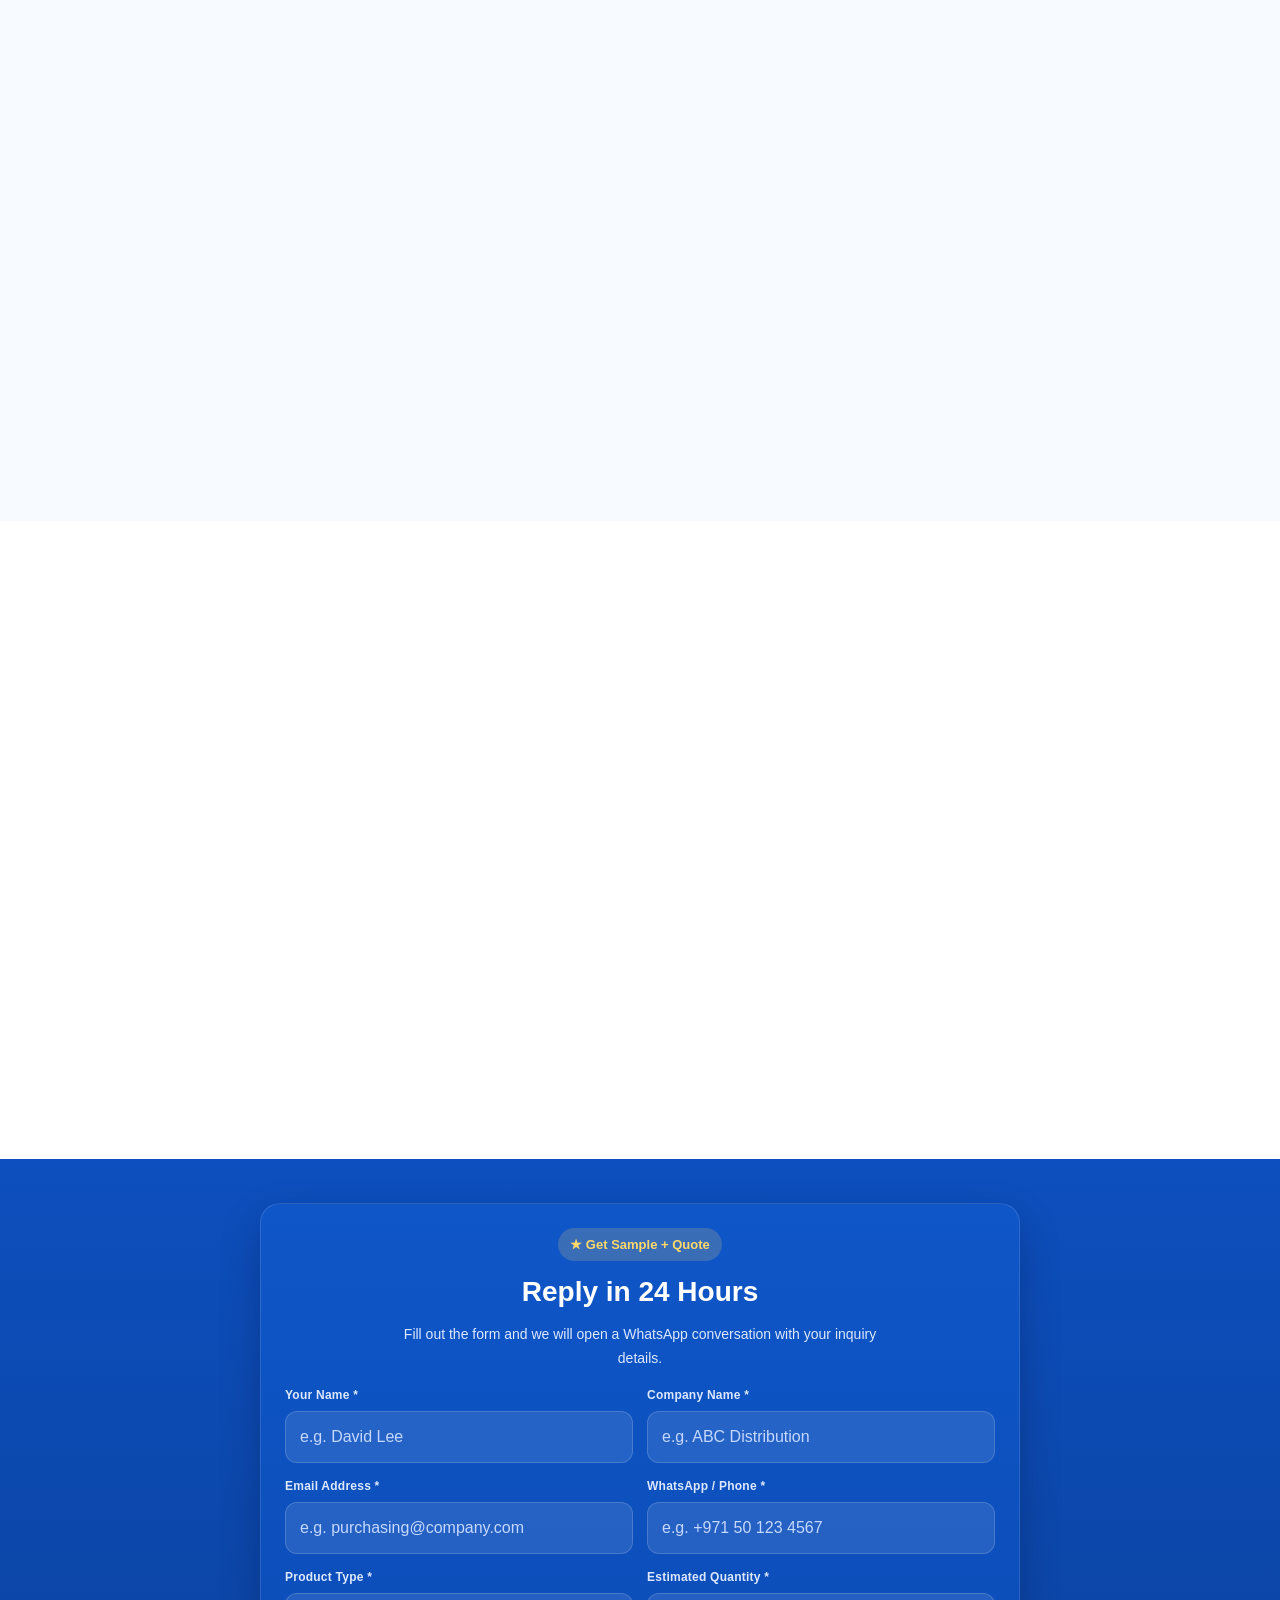
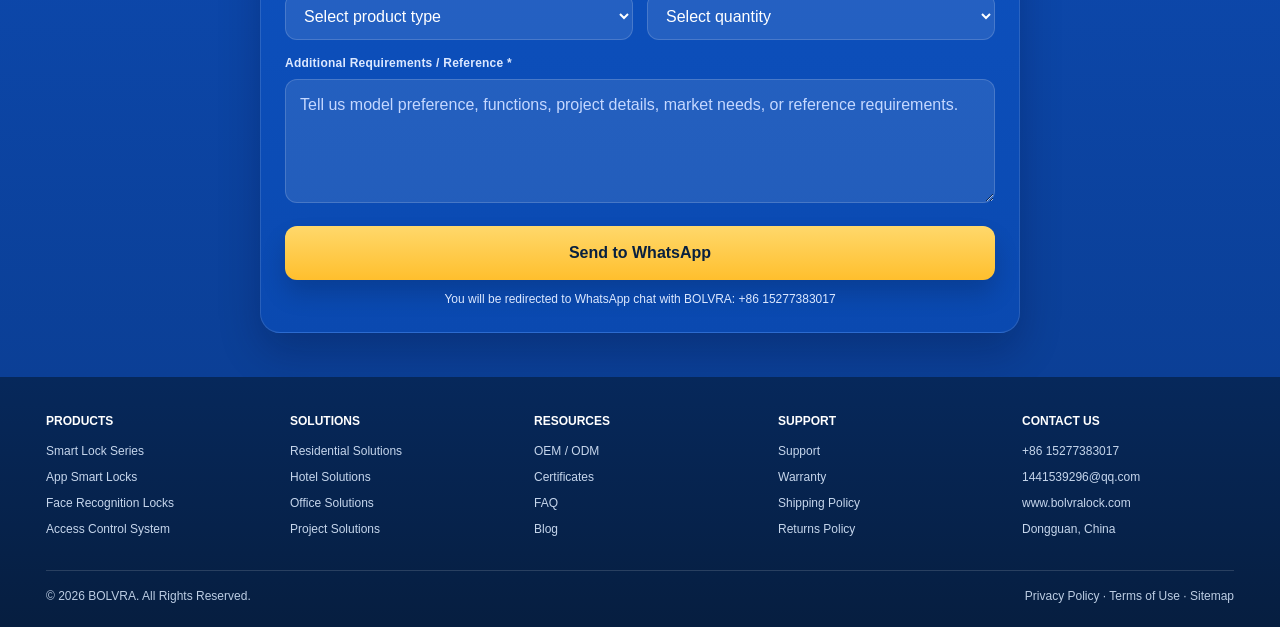
==== commit 33702354: "Serve brand logo as optimized WebP" ====
--- a/index.html
+++ b/index.html
@@ -27,7 +27,7 @@
         "@id": "https://www.bolvralock.com/#organization",
         "name": "BOLVRA",
         "url": "https://www.bolvralock.com/",
-        "logo": "https://www.bolvralock.com/assets/images/brand/bolvra-logo-dark.png",
+        "logo": "https://www.bolvralock.com/assets/images/brand/bolvra-logo-dark.webp",
         "contactPoint": {
           "@type": "ContactPoint",
           "telephone": "+86-15277383017",
@@ -97,7 +97,7 @@
   <header class="site-header">
     <div class="container header-inner">
       <a class="brand" href="#top" aria-label="BOLVRA Home">
-        <img class="brand-logo" src="assets/images/brand/bolvra-logo-dark.png" alt="BOLVRA logo - Precision Every Entry" width="194" height="42" />
+        <img class="brand-logo" src="assets/images/brand/bolvra-logo-dark.webp" alt="BOLVRA logo - Precision Every Entry" width="194" height="42" />
       </a>
       <button class="nav-toggle" data-nav-toggle aria-label="Open navigation" aria-expanded="false" aria-controls="site-navigation"><i></i><i></i><i></i></button>
       <nav id="site-navigation" class="main-nav" data-nav>
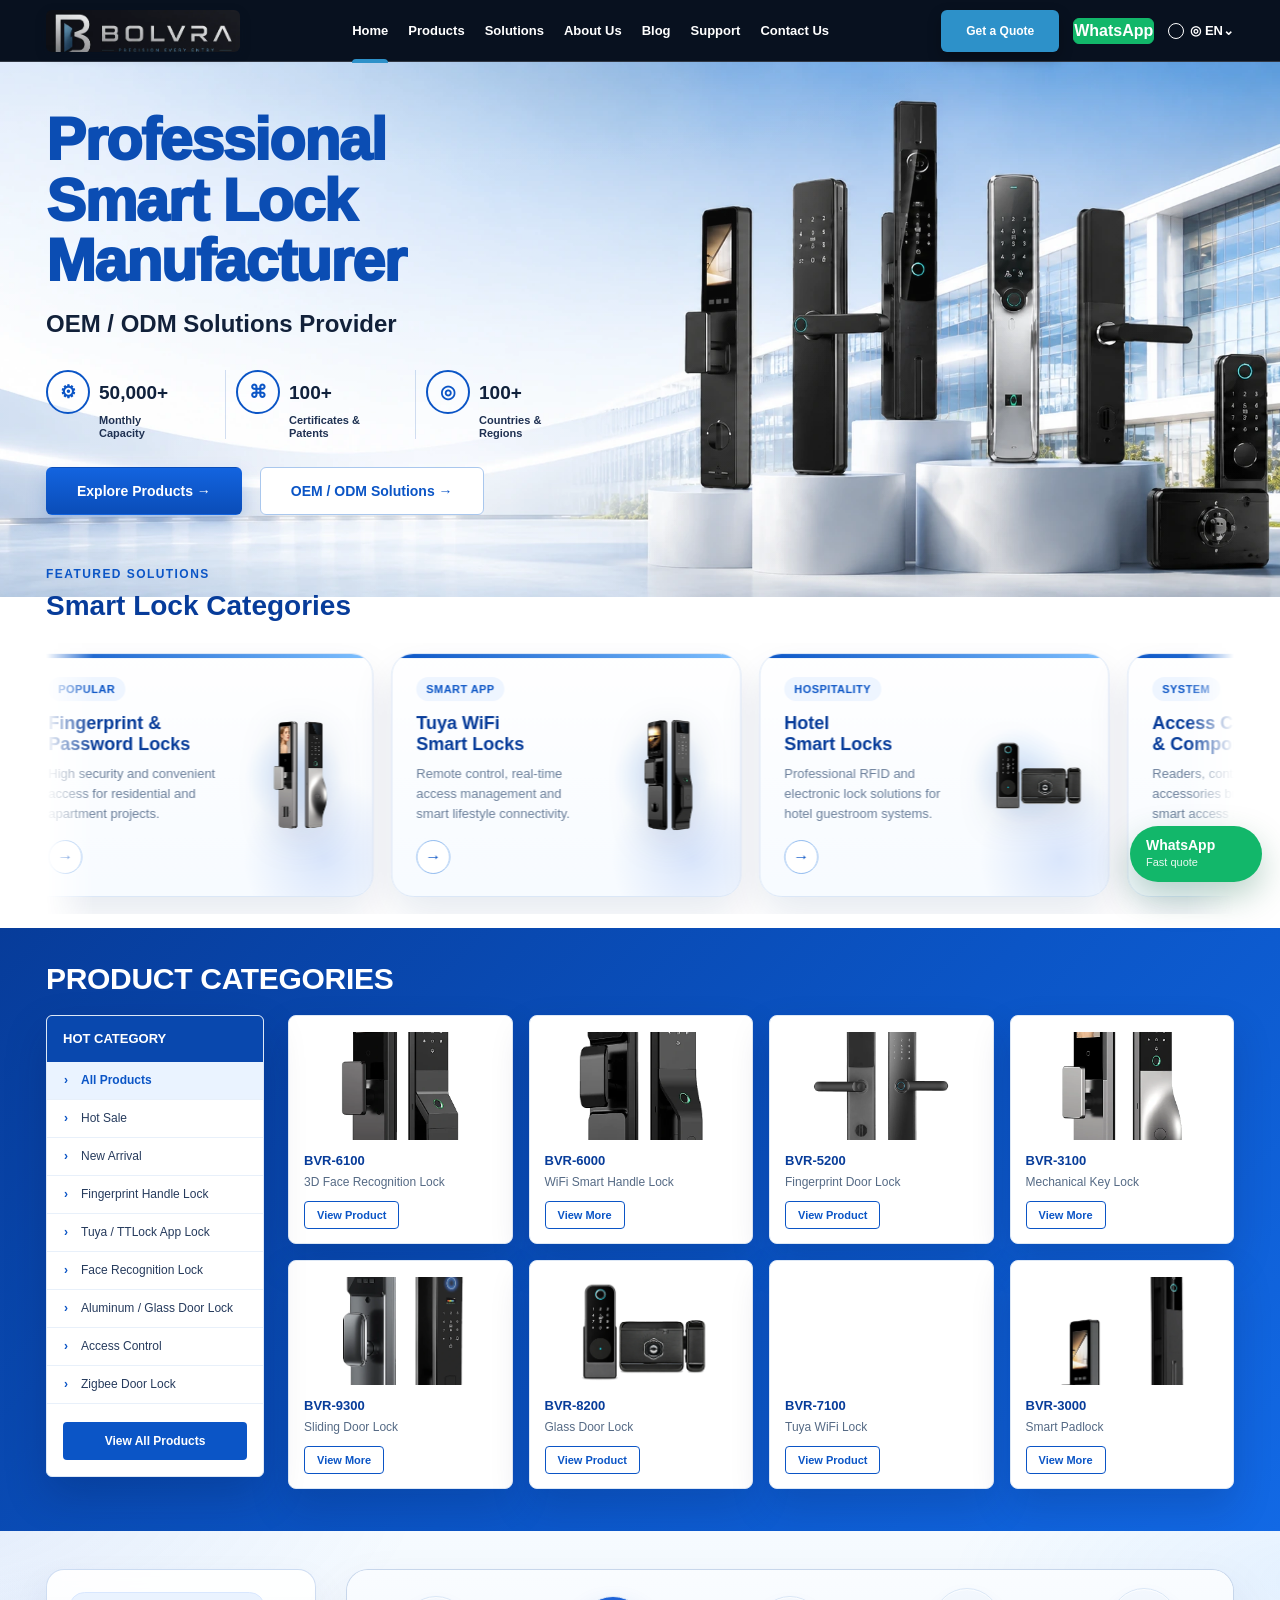
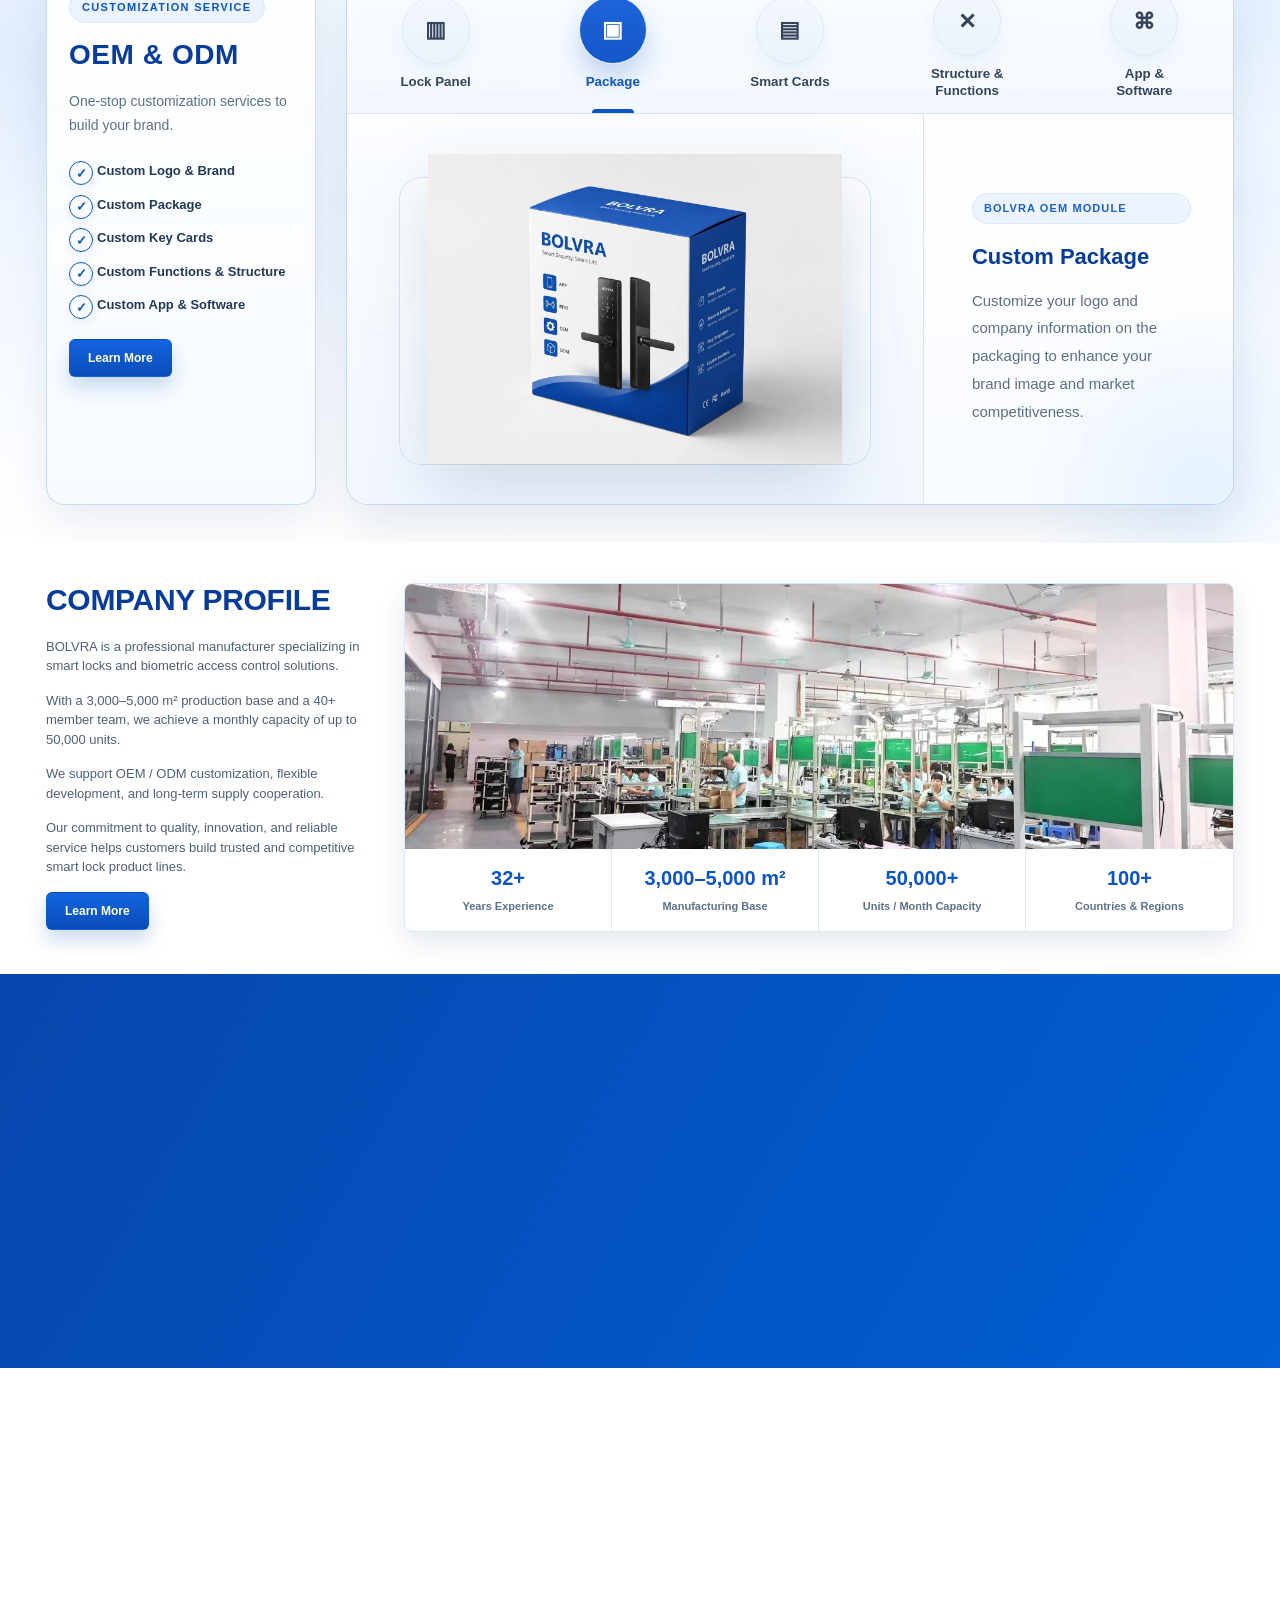
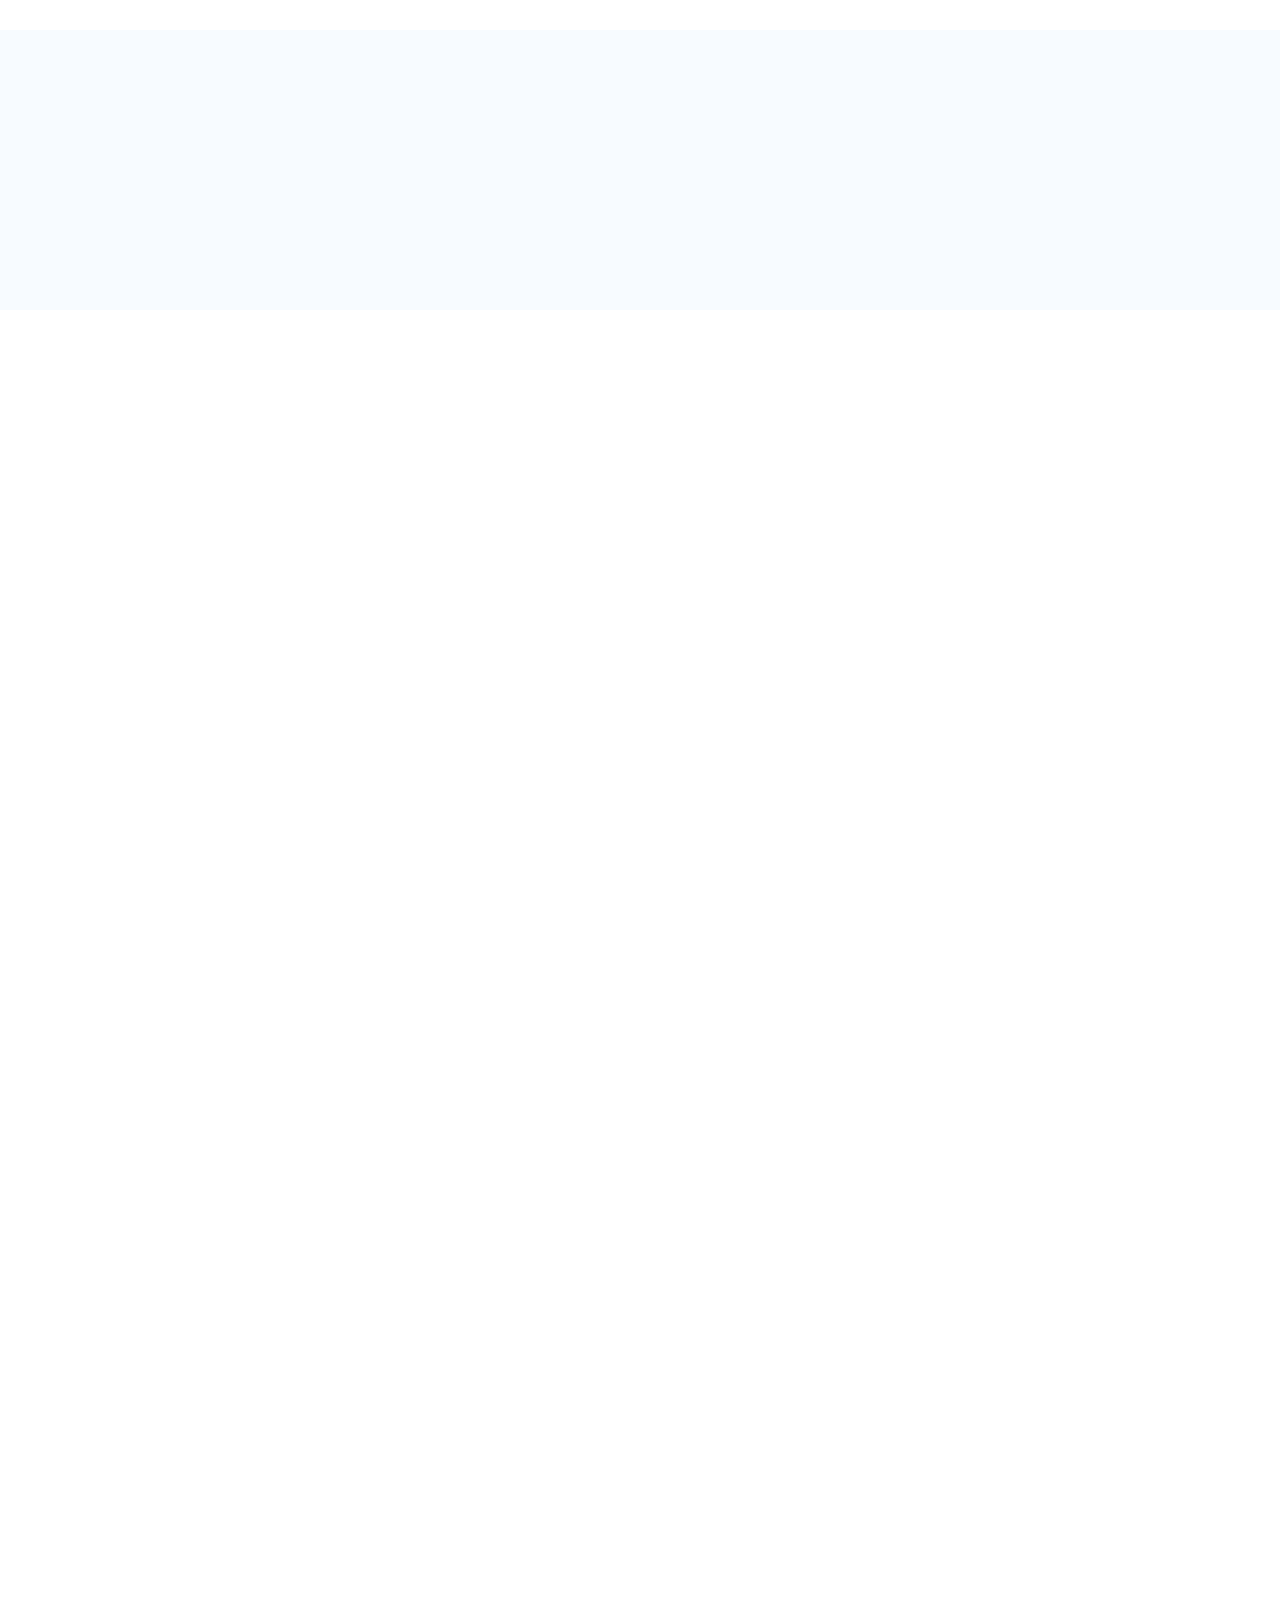
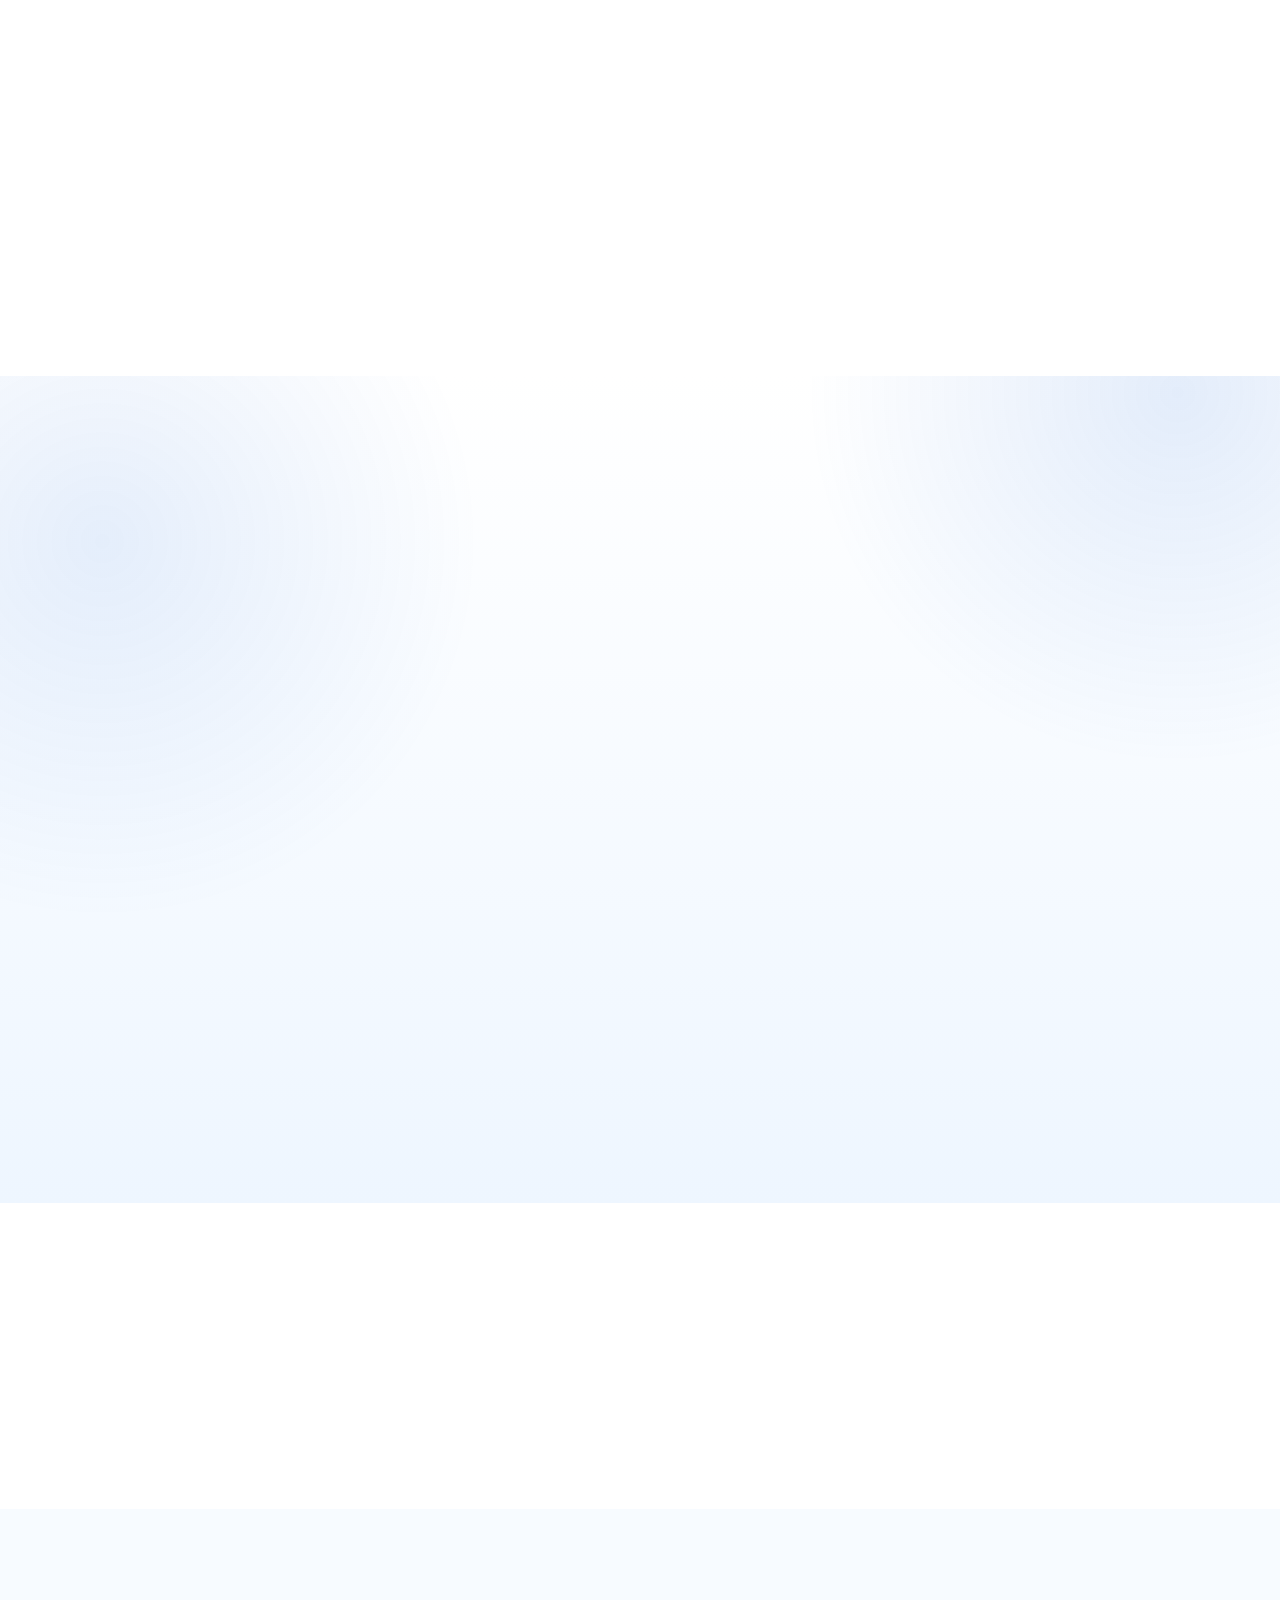
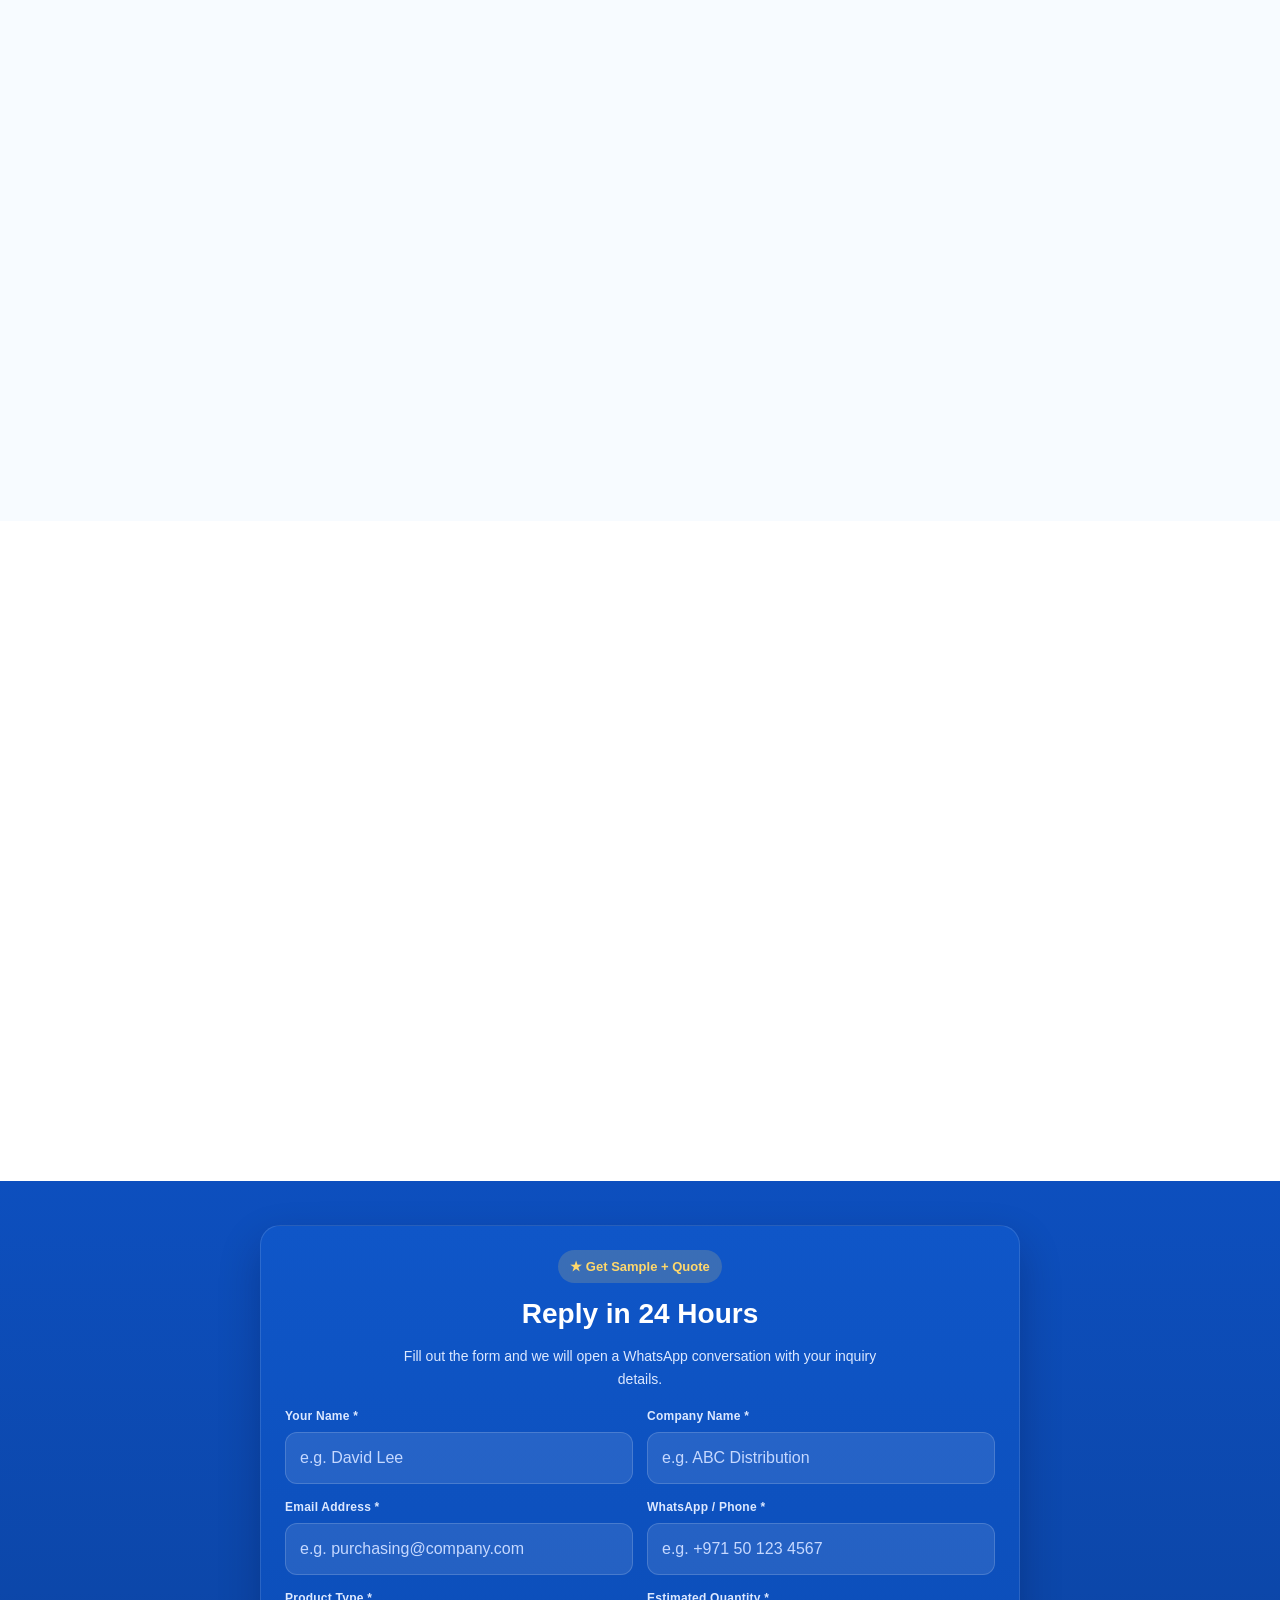
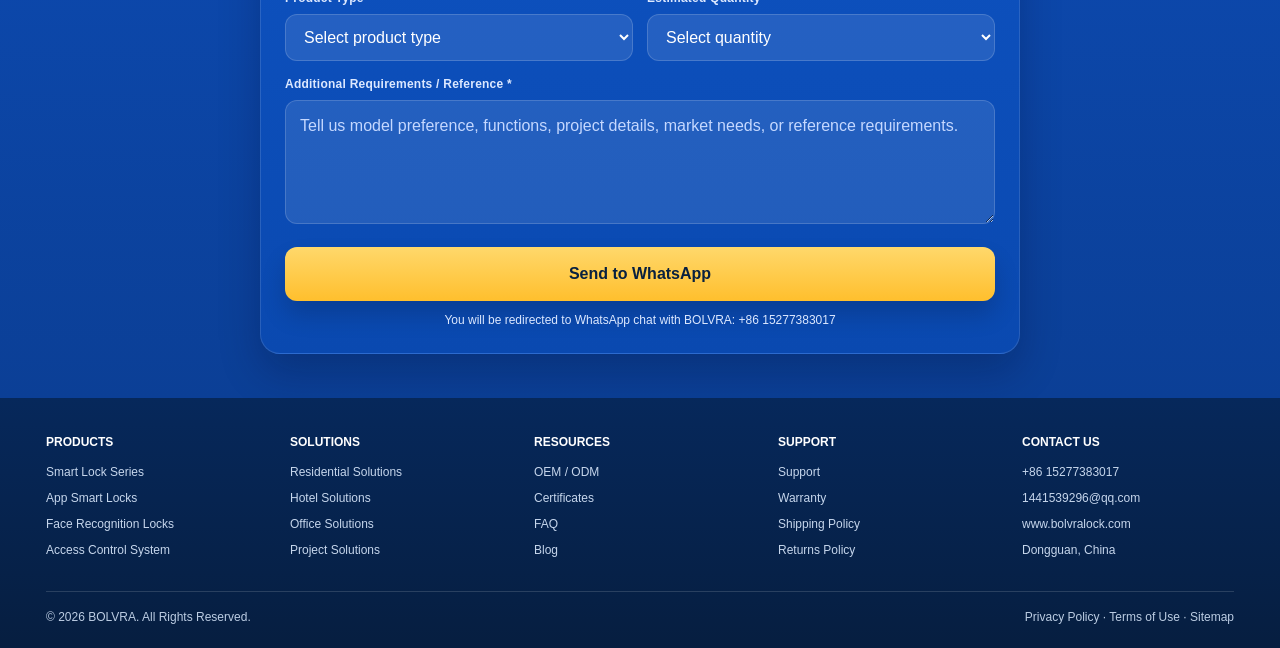
==== commit e5004e8d: "Add rental property smart lock SEO guide" ====
--- a/index.html
+++ b/index.html
@@ -529,6 +529,12 @@
             <p>Review incoming parts, assembly checks, functional testing, aging tests and shipment documentation before scaling a B2B smart lock order.</p>
             <a href="blog-smart-lock-quality-control.html">Read QC Checklist</a>
           </article>
+          <article>
+            <span>Rental / Property Management</span>
+            <h3>Smart Lock for Rental Properties: Battery and Backup Access Checklist</h3>
+            <p>Reduce rental-property lockouts by checking battery warnings, Wi-Fi outage behavior, door alignment, offline access and emergency backup entry.</p>
+            <a href="blog-smart-lock-rental-property-checklist.html">Read Rental Lock Guide</a>
+          </article>
         </div>
       </div>
     </section>
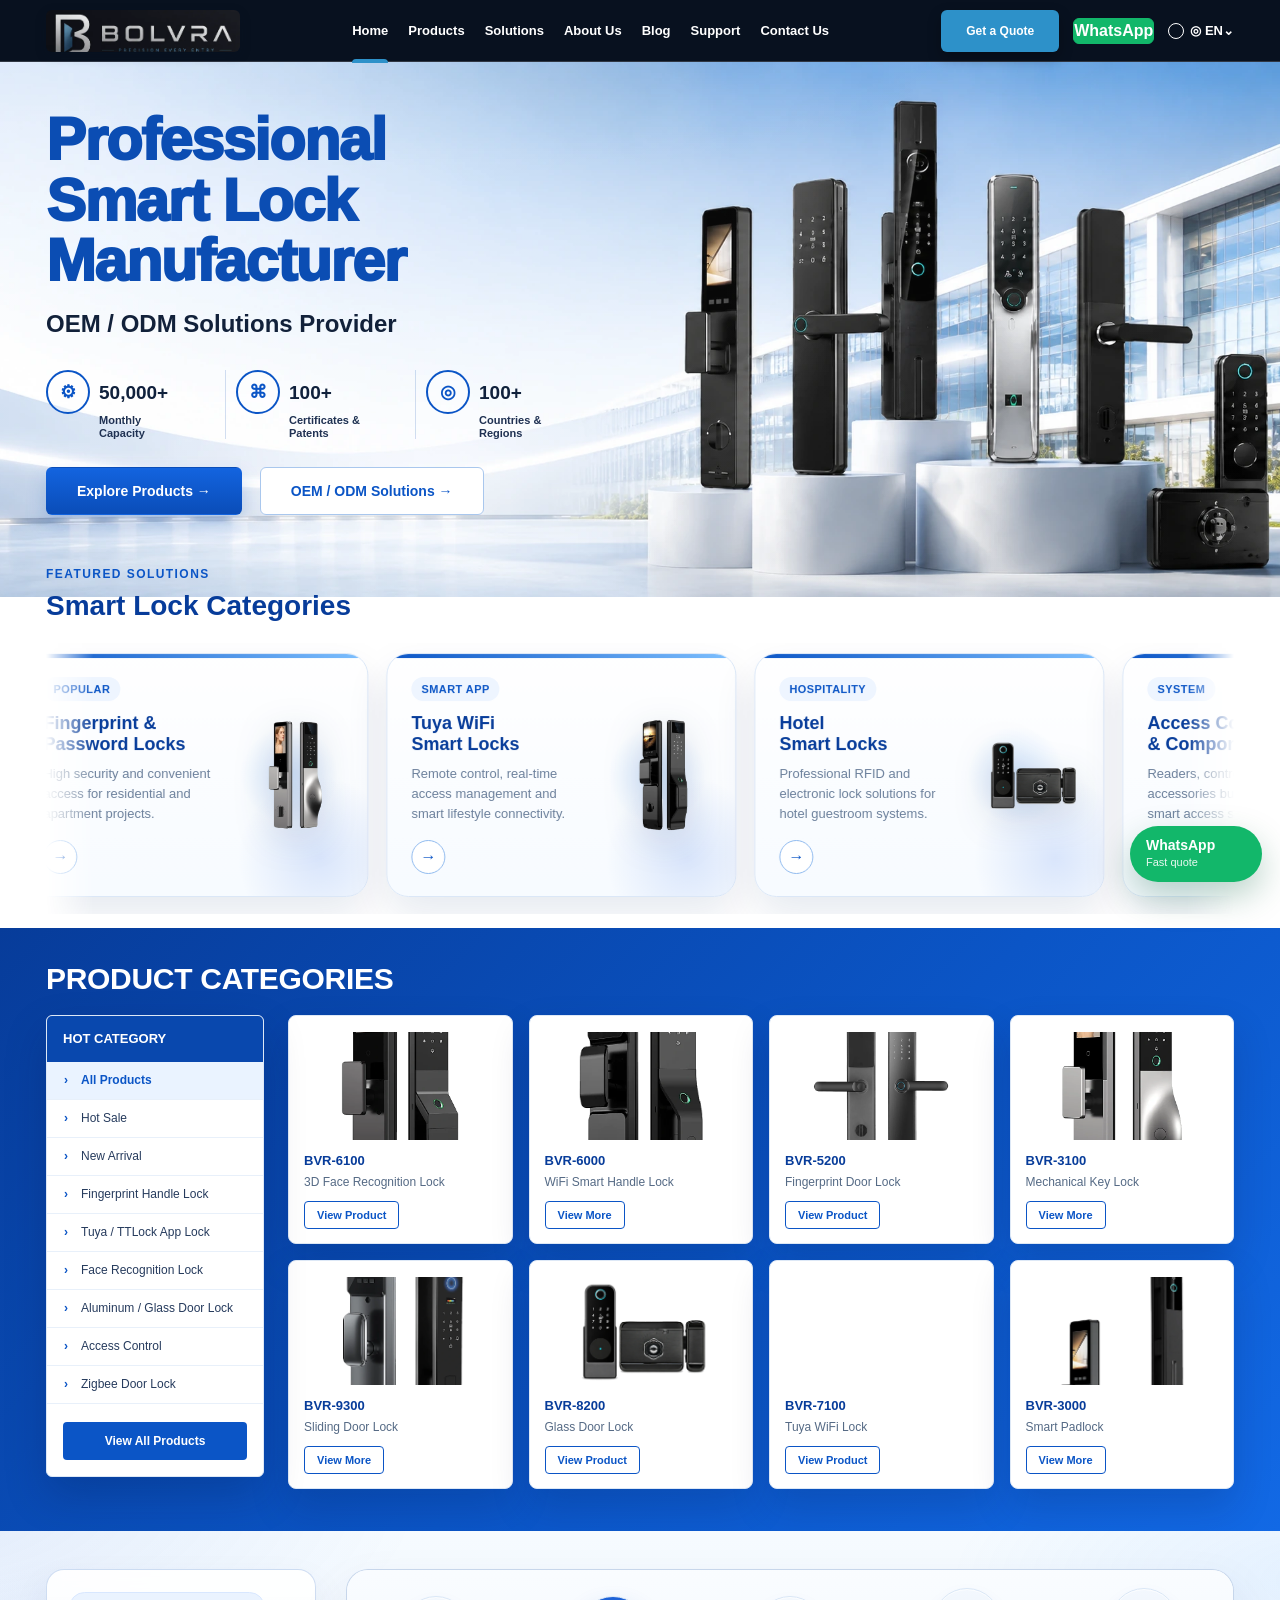
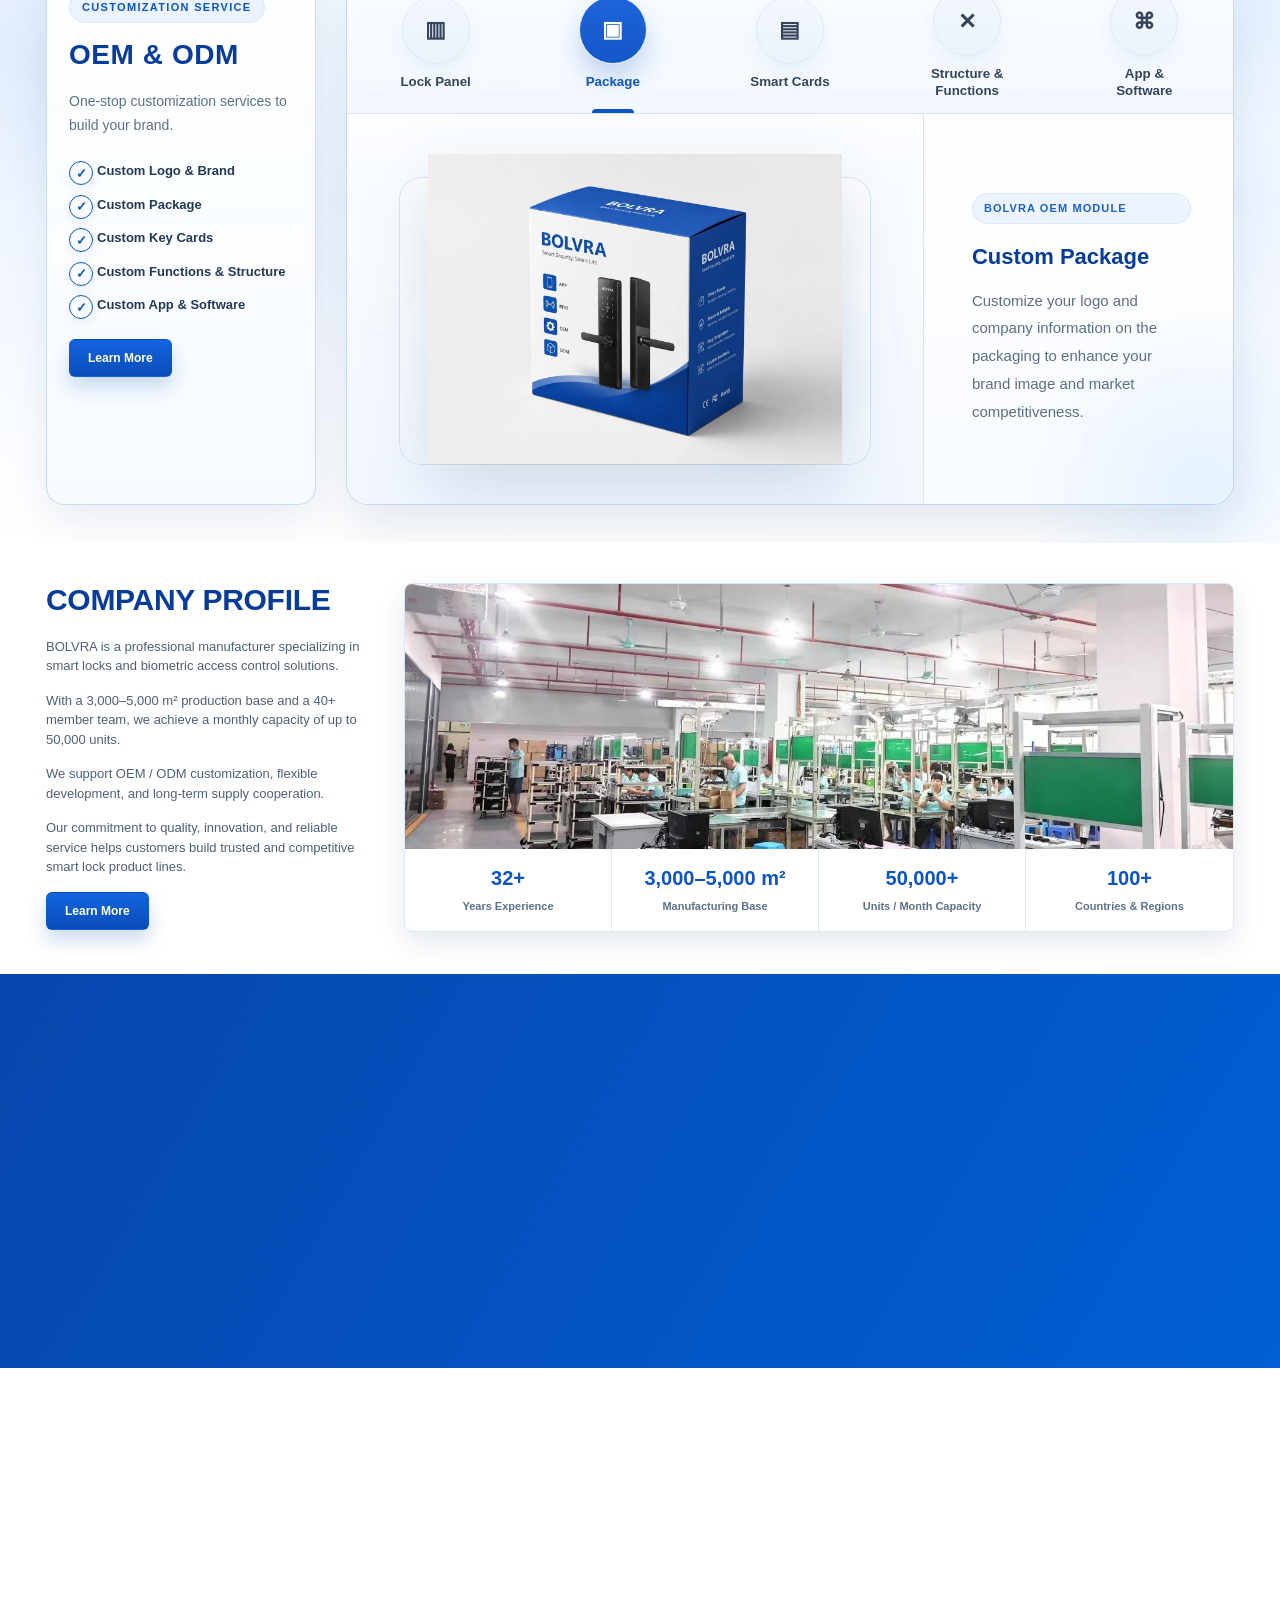
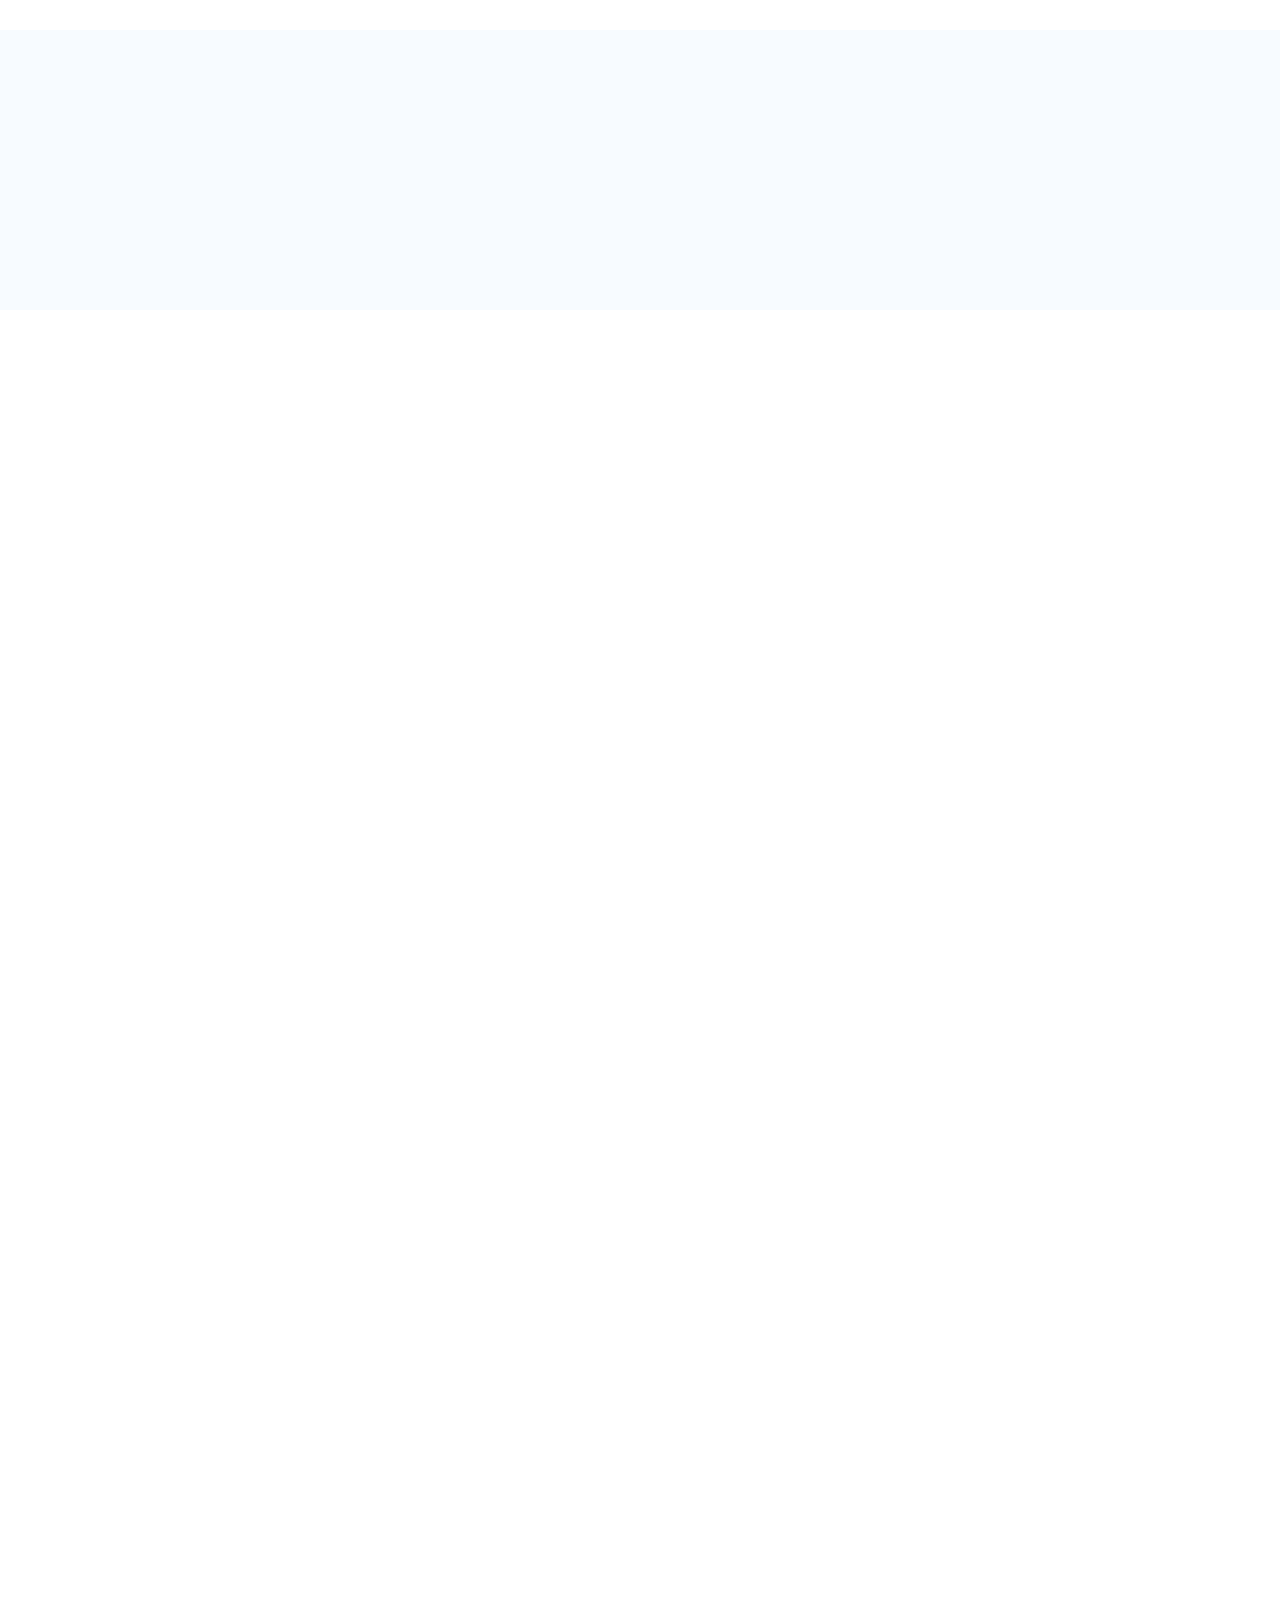
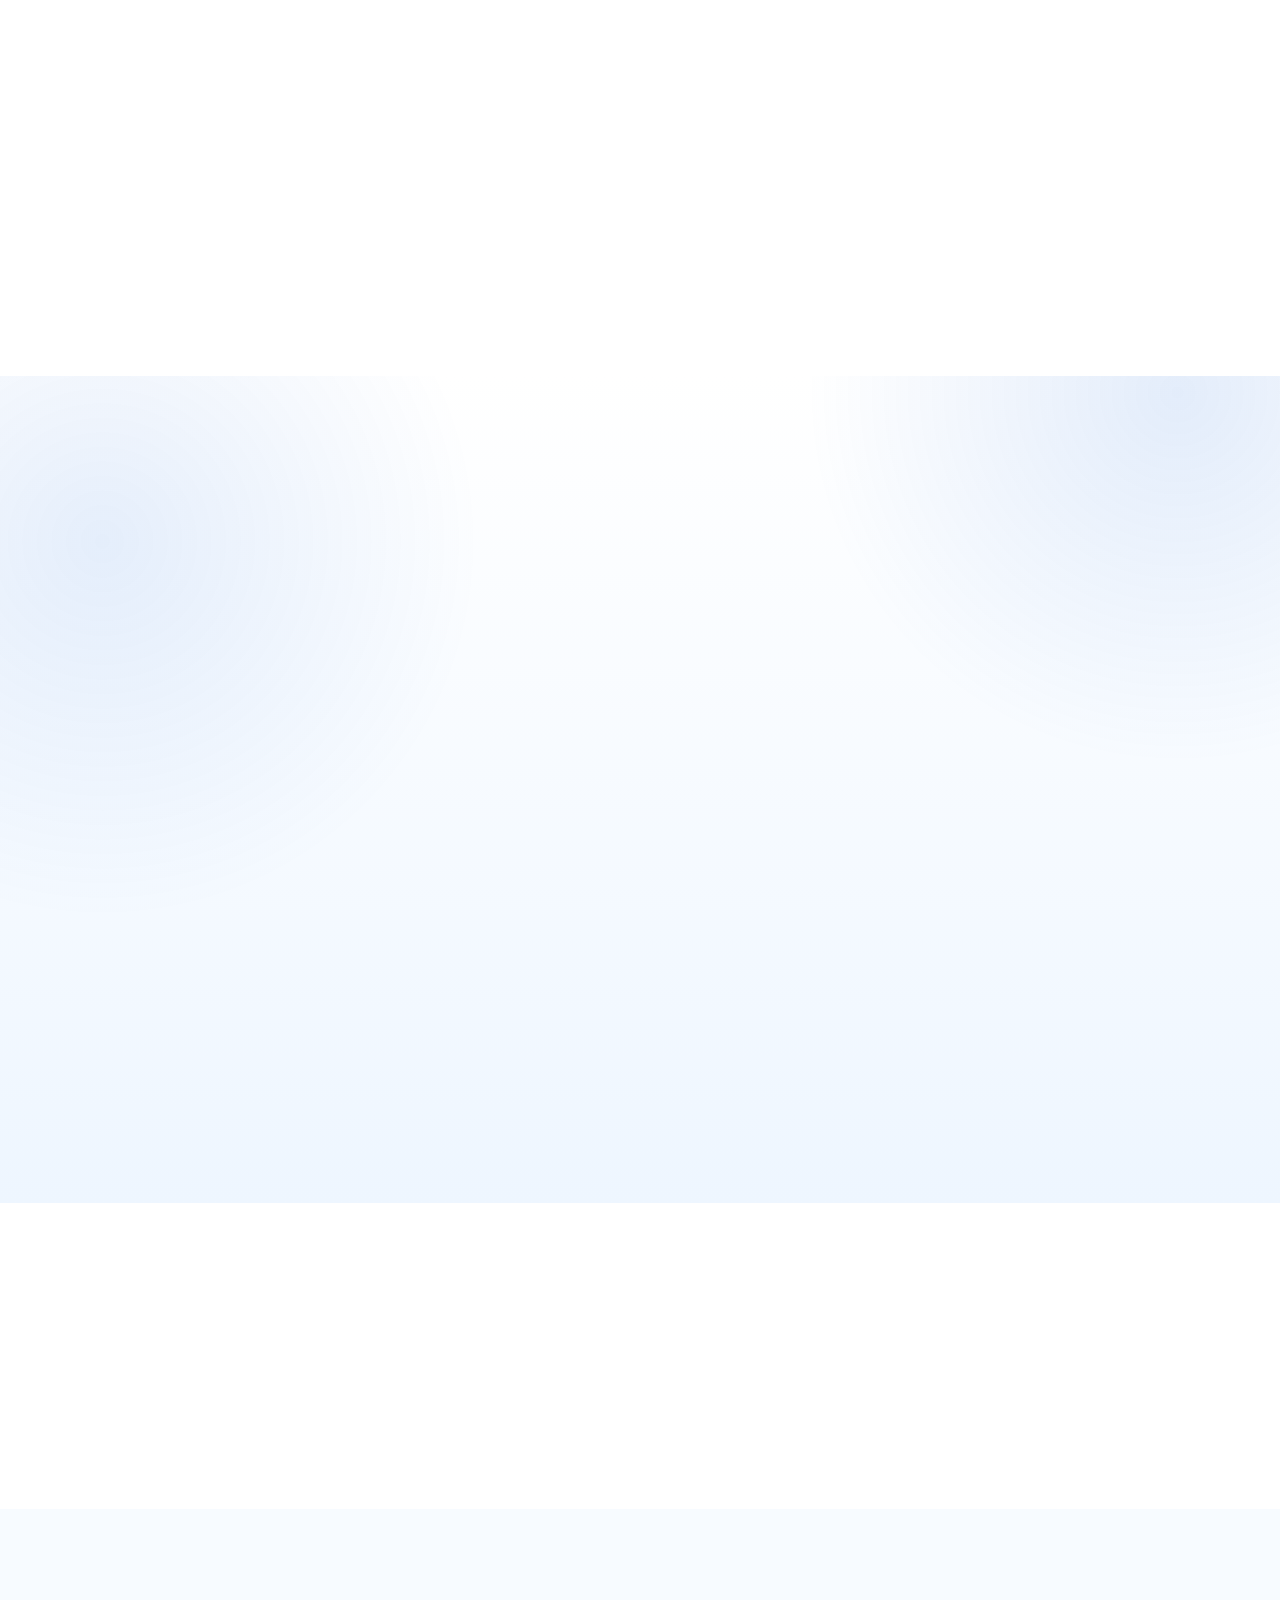
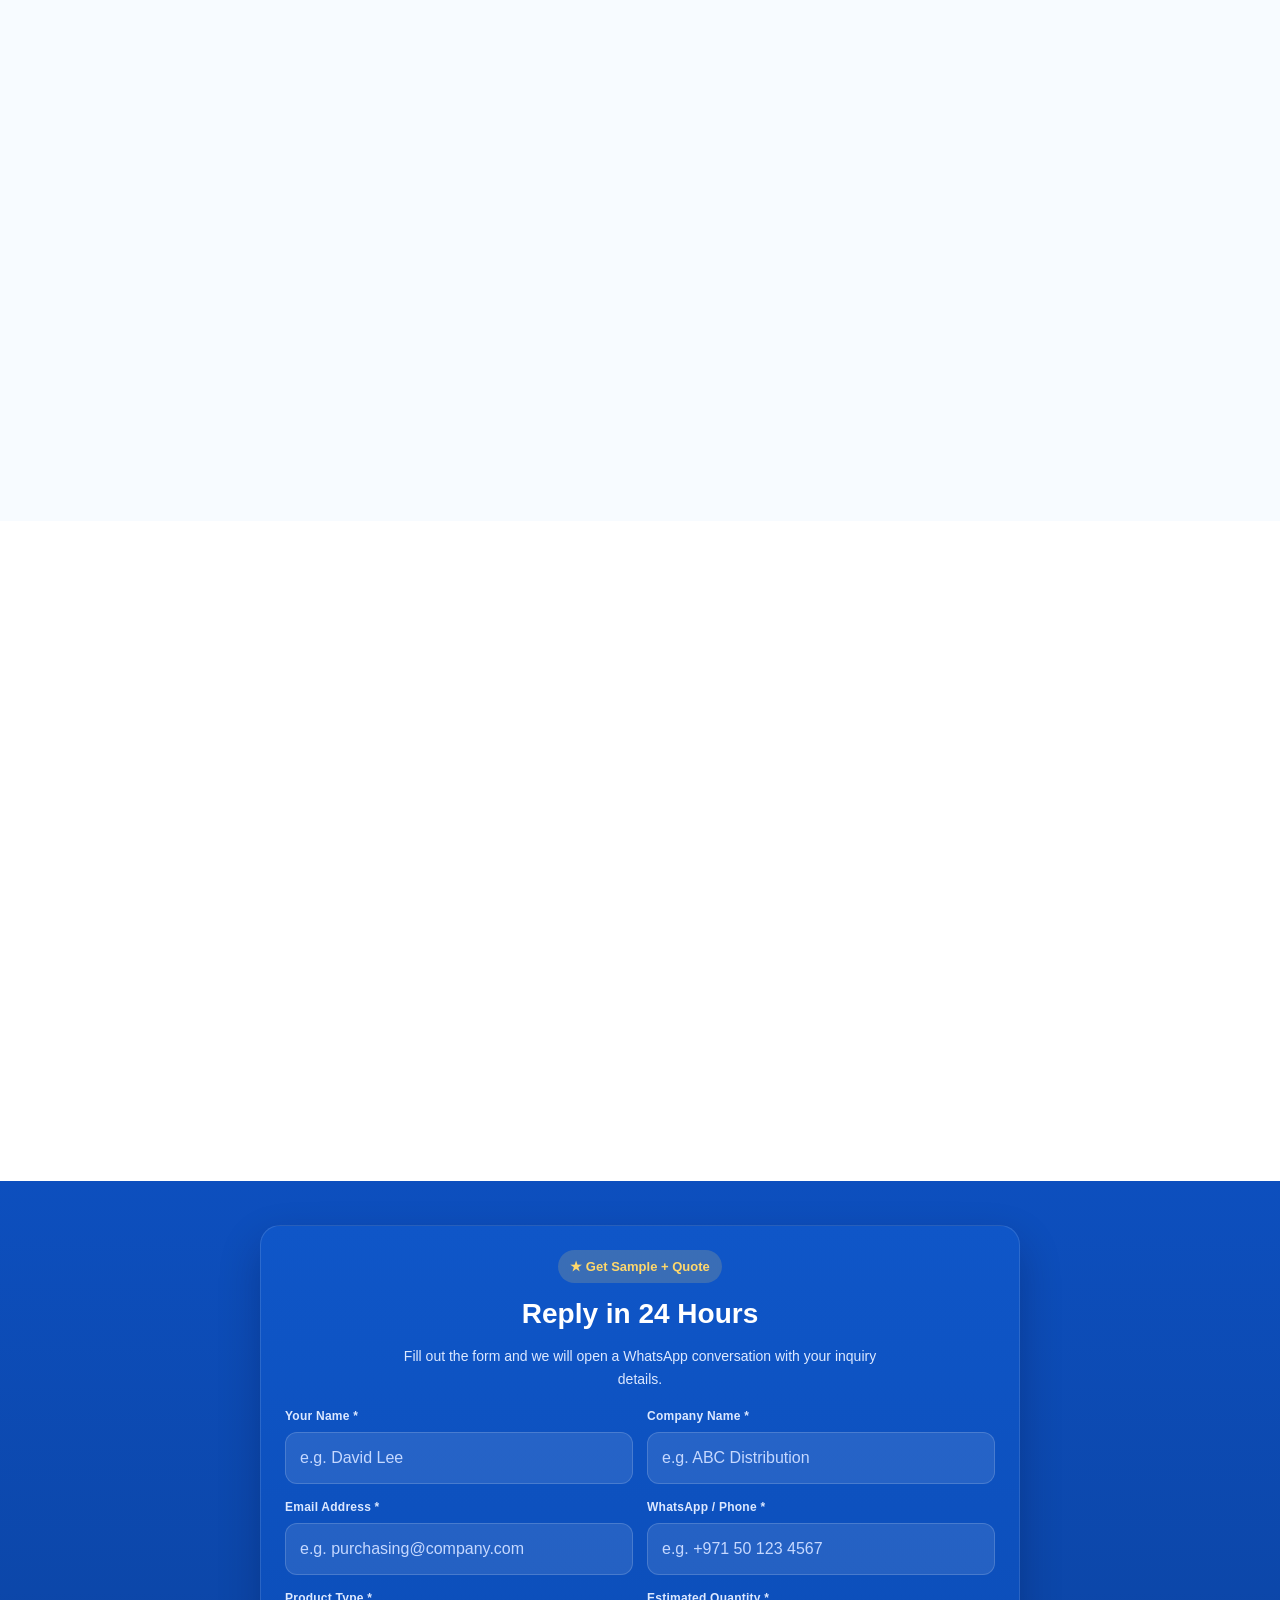
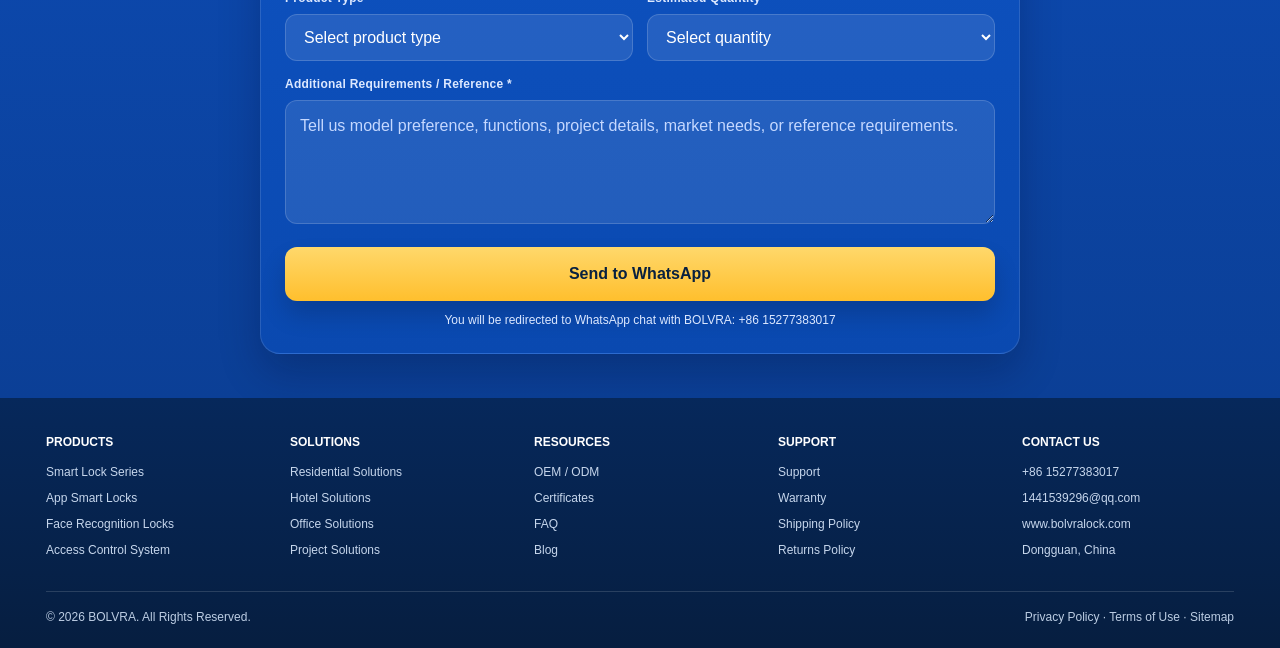
==== commit 931b2cea: "Improve product gallery layout and homepage SEO" ====
--- a/index.html
+++ b/index.html
@@ -6,7 +6,9 @@
   <title>BOLVRA Smart Lock Manufacturer | OEM ODM Fingerprint, Tuya & TTLock Door Locks</title>
   <meta name="description" content="BOLVRA manufactures OEM/ODM smart door locks for distributors, installers and project buyers, including fingerprint locks, Tuya and TTLock app locks, face recognition locks, hotel locks and access control solutions." />
   <meta name="robots" content="index, follow, max-image-preview:large" />
+  <meta name="author" content="BOLVRA" />
   <link rel="canonical" href="https://www.bolvralock.com/" />
+  <link rel="alternate" hreflang="en" href="https://www.bolvralock.com/" />
   <meta property="og:type" content="website" />
   <meta property="og:title" content="BOLVRA Smart Lock Manufacturer | OEM ODM Door Lock Supplier" />
   <meta property="og:description" content="OEM/ODM smart lock manufacturer for fingerprint, Tuya, TTLock, face recognition, hotel and access control projects." />
